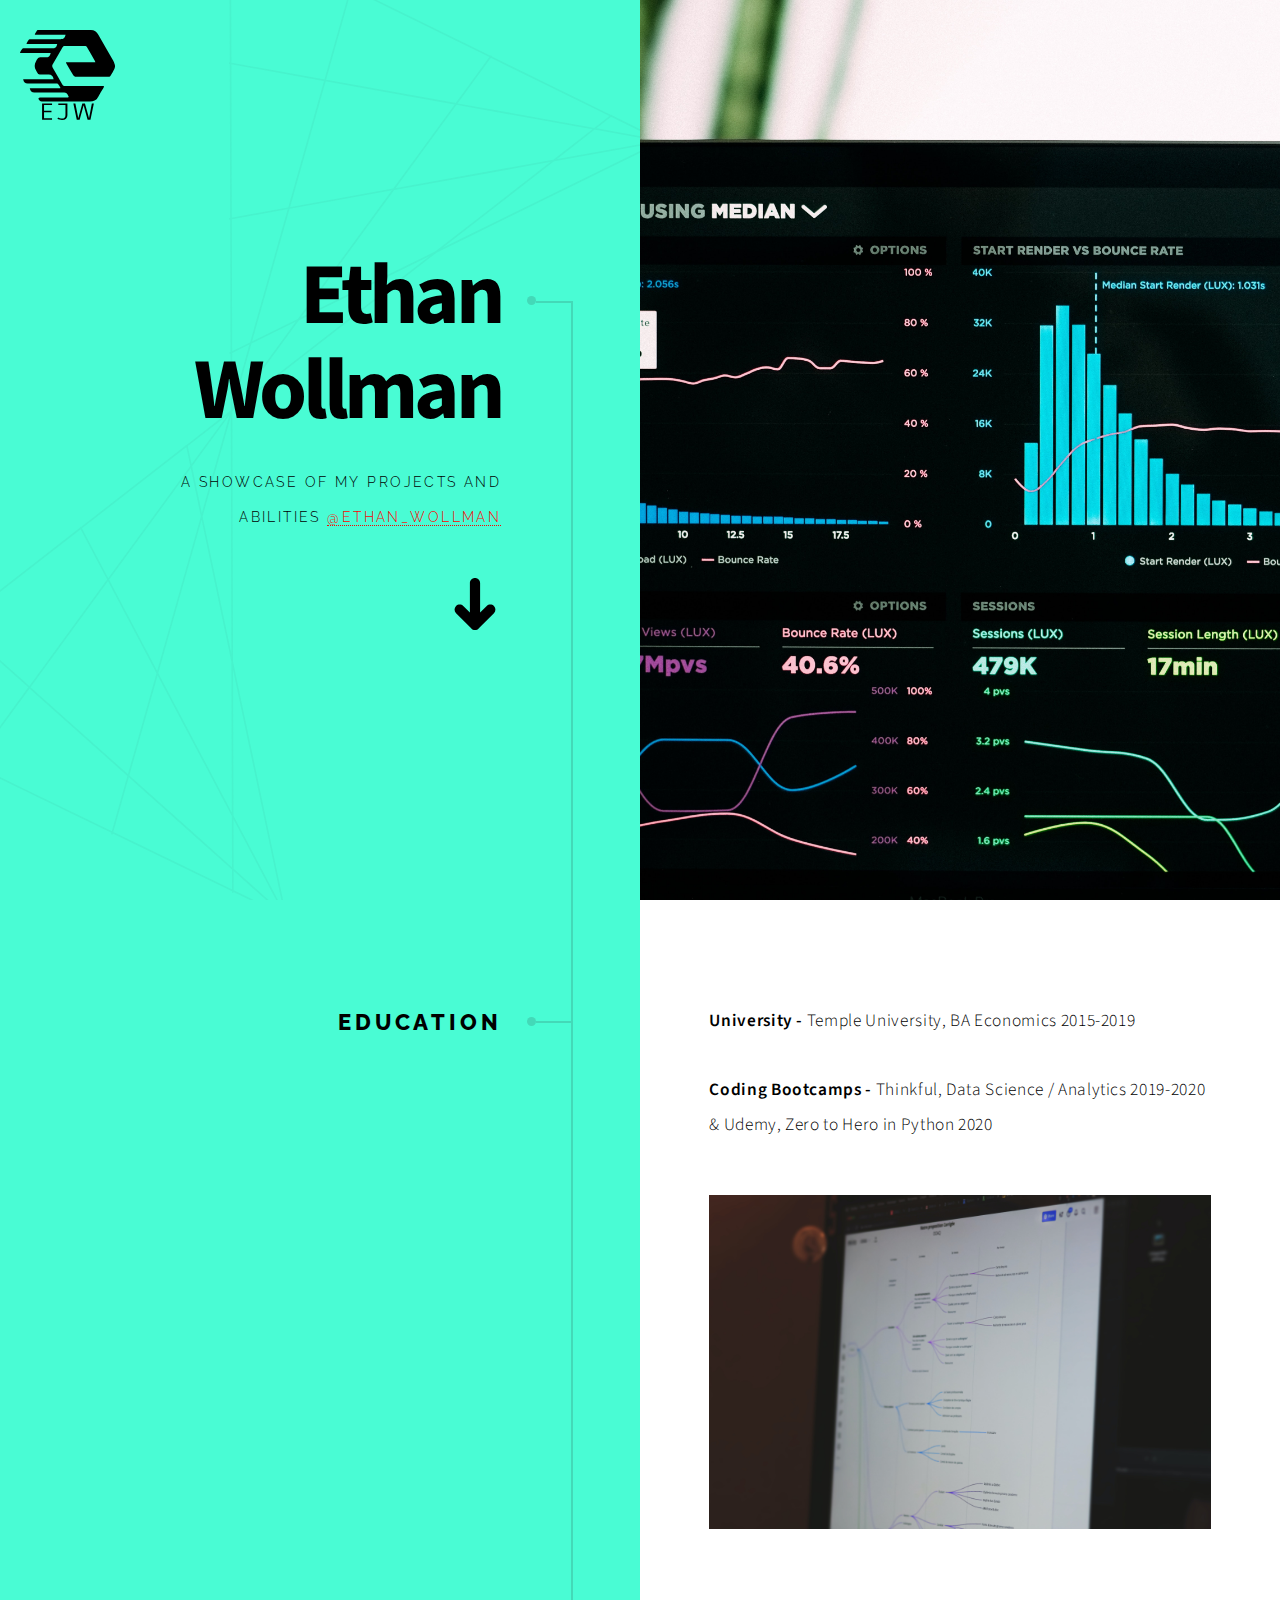
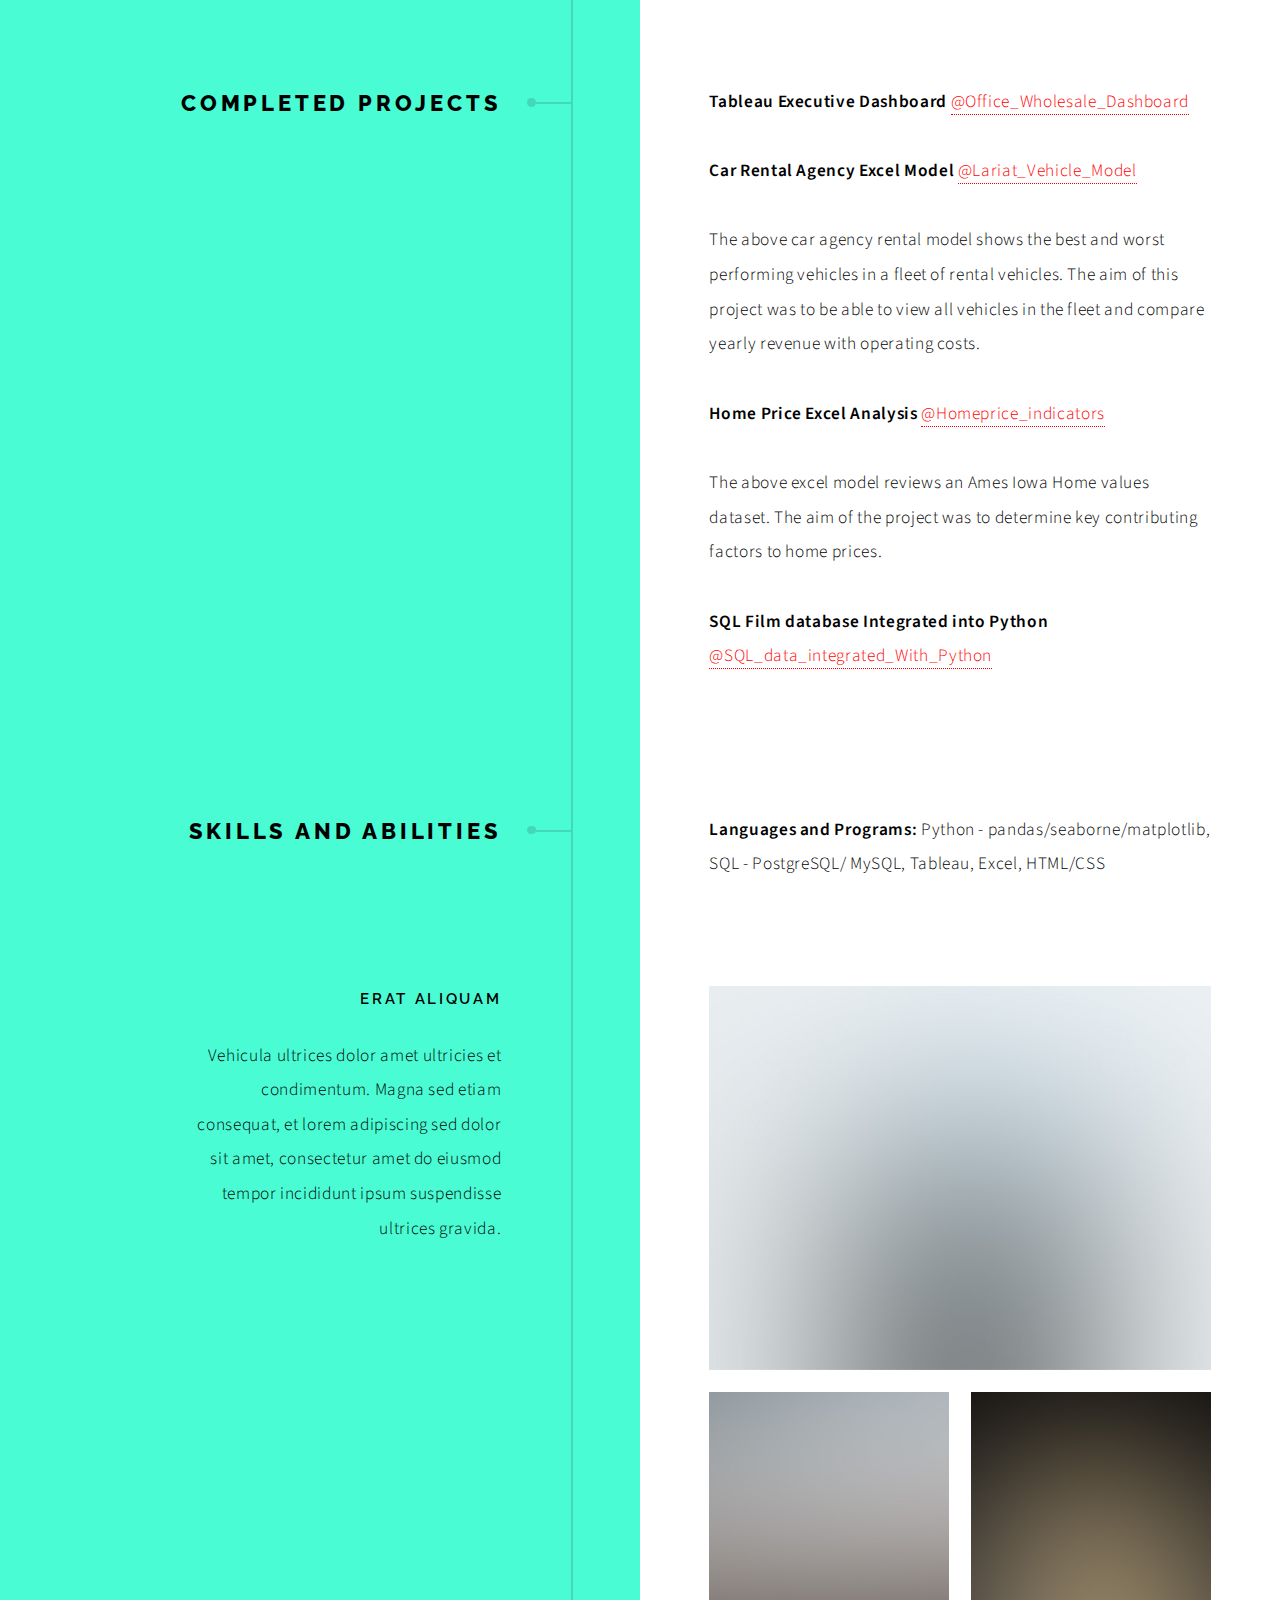
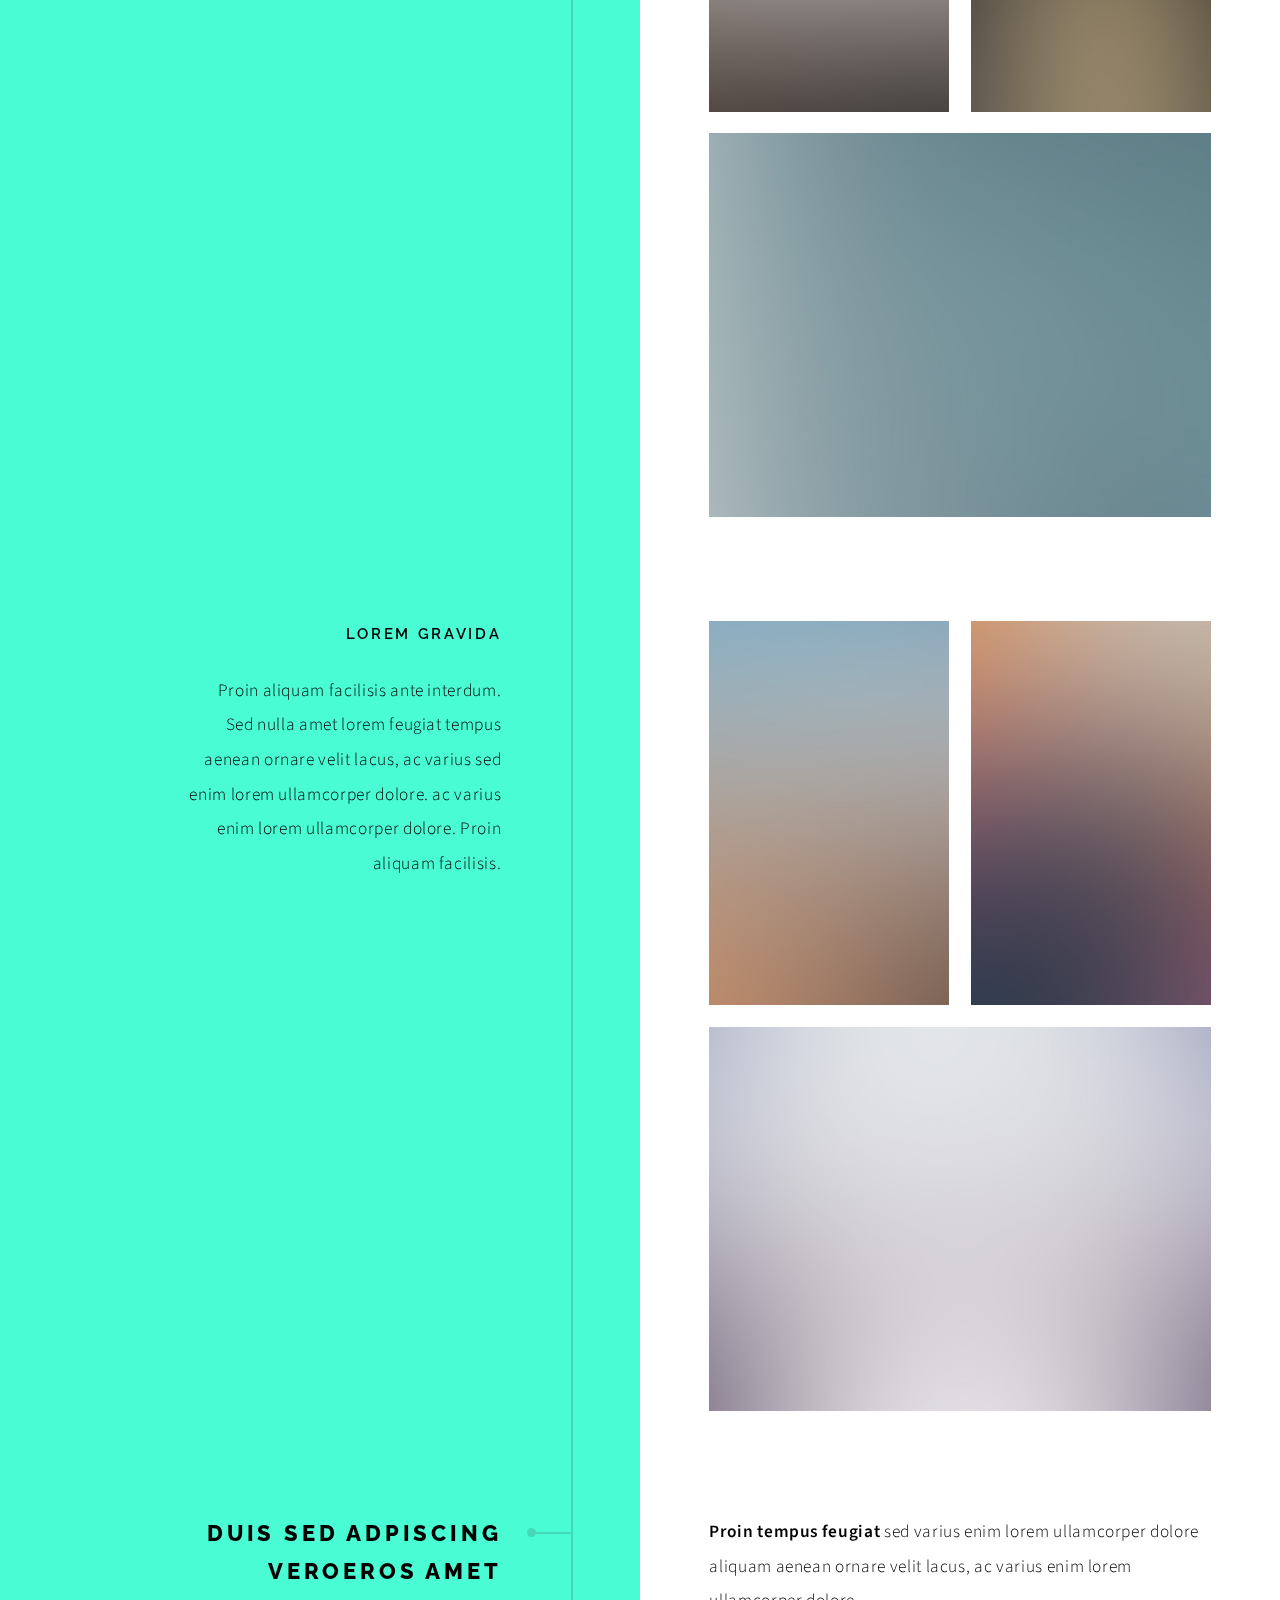
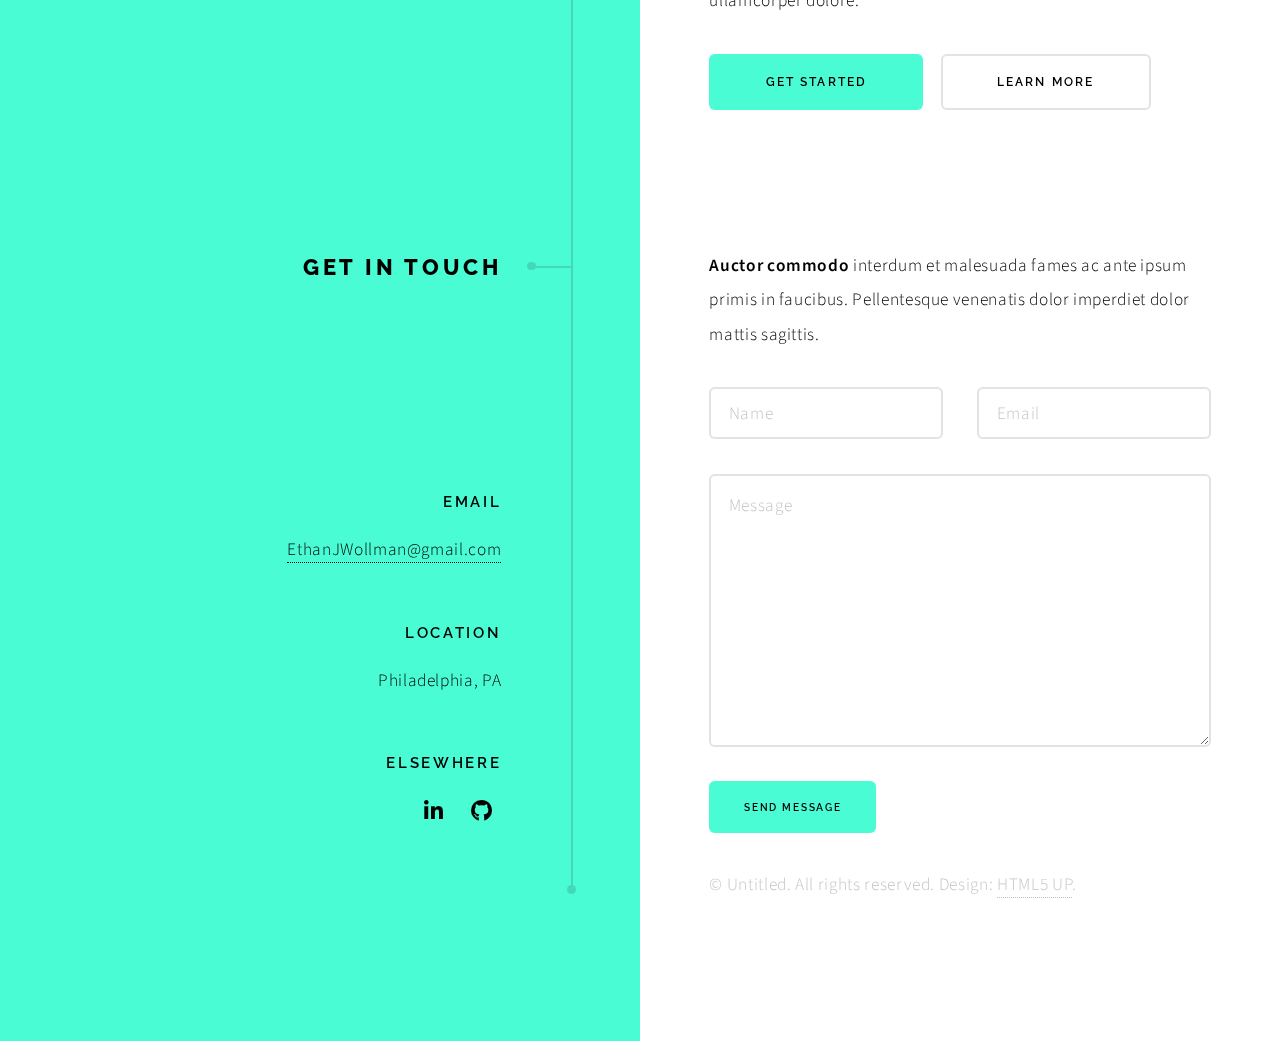
==== index.html @ f1ee7669 "Add files via upload" ====
<!DOCTYPE HTML>
<!--
	Paradigm Shift by HTML5 UP
	html5up.net | @ajlkn
	Free for personal and commercial use under the CCA 3.0 license (html5up.net/license)
-->
<html>
	<head>
		<title>My Portfolio</title>
		<meta charset="utf-8" />
		<meta name="viewport" content="width=device-width, initial-scale=1, user-scalable=no" />
		<meta name="description" content="" />
		<meta name="keywords" content="" />
		<link rel="stylesheet" href="assets/css/main.css" />
	</head>
	<header>
		
			<img class="logo" src="images/ejw.svg">
		
	</header>
	<body class="is-preload">

		<!-- Wrapper -->
			<div id="wrapper">

				<!-- Intro -->
					<section class="intro">
						<header>
							<h1>Ethan Wollman</h1>
							<p>A showcase of my projects and abilities <a style="color:#ff0000"; href="https://www.linkedin.com/in/ethan-wollman-634772162/">@Ethan_Wollman</a> 
							<ul class="actions">
								<li><a href="#first" class="arrow scrolly"><span class="label">Next</span></a></li>
							</ul>
						</header>
						<div class="content">
							<span class="image fill" data-position="center"><img src="images/pic02.jpg" alt="" /></span>
						</div>
					</section>

				<!-- Section -->
					<section id="first">
						<header>
							<h2>Education</h2>
						</header>
						<div class="content">
							<p><strong>University - </strong> Temple University, BA Economics 2015-2019 </p>	<p><strong>Coding Bootcamps - </strong> Thinkful, Data Science / Analytics 2019-2020 & Udemy, Zero to Hero in Python 2020 </p>
							<span class="image main"><img src="images/pic01.jpg" alt="" /></span>
						</div>
				
					</section>

				<!-- Section -->
					<section>
						<header>
							<h2>Completed Projects</h2>
						</header>
						<div class="content">
							<p><strong>Tableau Executive Dashboard</strong> <a style="color:#ff0000"; href="https://public.tableau.com/profile/ethan.wollman#!/vizhome/ThinkfulStrategicDashboardFinishpoint_15852682458960/Dashboard1">@Office_Wholesale_Dashboard</a> 
								<p><strong>Car Rental Agency Excel Model</strong> <a style="color:#ff0000"; href="https://www.dropbox.com/h?preview=Lariat+Capstone+Data.xlsx">@Lariat_Vehicle_Model</a> 
							<p>The above car agency rental model shows the best and worst performing vehicles in a fleet of rental vehicles. The aim of this project was to be able to view all vehicles in the fleet and compare yearly revenue with operating costs.</p>
							<p><strong>Home Price Excel Analysis</strong> <a style="color:#ff0000"; href="https://www.dropbox.com/s/v1rqvswvrxj1zoz/Home%20Price%20Capstone%20Organized%20Complete.xlsx?dl=0">@Homeprice_indicators</a> 
								<p>The above excel model reviews an Ames Iowa Home values dataset. The aim of the project was to determine key contributing factors to home prices.</p>
								<p><strong>SQL Film database Integrated into Python</strong> <a style="color:#ff0000"; href="https://colab.research.google.com/drive/1Mf56ccCfZG2K9eSS6nhwjtVDv0WQK5OR?usp=sharing">@SQL_data_integrated_With_Python</a> 
						</div>
					</section>

				<!-- Section -->
					<section>
						<header>
							<h2>Skills and Abilities</h2>
						</header>
						<div class="content">
							<p><strong>Languages and Programs:</strong> Python - pandas/seaborne/matplotlib, SQL - PostgreSQL/ MySQL, Tableau, Excel, HTML/CSS </p>

							<!-- Section -->
								<section>
									<header>
										<h3>Erat aliquam</h3>
										<p>Vehicula ultrices dolor amet ultricies et condimentum. Magna sed etiam consequat, et lorem adipiscing sed dolor sit amet, consectetur amet do eiusmod tempor incididunt  ipsum suspendisse ultrices gravida.</p>
									</header>
									<div class="content">
										<div class="gallery">
											<a href="images/gallery/fulls/01.jpg" class="landscape"><img src="images/gallery/thumbs/01.jpg" alt="" /></a>
											<a href="images/gallery/fulls/02.jpg"><img src="images/gallery/thumbs/02.jpg" alt="" /></a>
											<a href="images/gallery/fulls/03.jpg"><img src="images/gallery/thumbs/03.jpg" alt="" /></a>
											<a href="images/gallery/fulls/04.jpg" class="landscape"><img src="images/gallery/thumbs/04.jpg" alt="" /></a>
										</div>
									</div>
								</section>

							<!-- Section -->
								<section>
									<header>
										<h3>Lorem gravida</h3>
										<p>Proin aliquam facilisis ante interdum. Sed nulla amet lorem feugiat tempus aenean ornare velit lacus, ac varius sed enim lorem ullamcorper dolore.  ac varius enim lorem ullamcorper dolore. Proin aliquam facilisis.</p>
									</header>
									<div class="content">
										<div class="gallery">
											<a href="images/gallery/fulls/08.jpg" class="portrait"><img src="images/gallery/thumbs/08.jpg" alt="" /></a>
											<a href="images/gallery/fulls/09.jpg" class="portrait"><img src="images/gallery/thumbs/09.jpg" alt="" /></a>
											<a href="images/gallery/fulls/10.jpg" class="landscape"><img src="images/gallery/thumbs/10.jpg" alt="" /></a>
										</div>
									</div>
								</section>

						</div>
					</section>

				<!-- Section -->
					<section>
						<header>
							<h2>Duis sed adpiscing veroeros amet</h2>
						</header>
						<div class="content">
							<p><strong>Proin tempus feugiat</strong> sed varius enim lorem ullamcorper dolore aliquam aenean ornare velit lacus, ac varius enim lorem ullamcorper dolore.</p>
							<ul class="actions">
								<li><a href="#" class="button primary large">Get Started</a></li>
								<li><a href="#" class="button large">Learn More</a></li>
							</ul>
						</div>
					</section>

				<!-- Elements -->
				<!--
					<section>
						<header>
							<h2>Elements</h2>
						</header>
						<div class="content">

							<section>
								<header>
									<h3>Text</h3>
								</header>
								<div class="content">
									<p>This is <b>bold</b> and this is <strong>strong</strong>. This is <i>italic</i> and this is <em>emphasized</em>.
									This is <sup>superscript</sup> text and this is <sub>subscript</sub> text.
									This is <u>underlined</u> and this is code: <code>for (;;) { ... }</code>. Finally, <a href="#">this is a link</a>.</p>
									<hr />
									<h2>Heading Level 2</h2>
									<h3>Heading Level 3</h3>
									<h4>Heading Level 4</h4>
									<h5>Heading Level 5</h5>
									<hr />
									<h5>Blockquote</h5>
									<blockquote>Fringilla nisl. Donec accumsan interdum nisi, quis tincidunt felis sagittis eget tempus euismod. Vestibulum ante ipsum primis in faucibus vestibulum. Blandit adipiscing eu felis iaculis volutpat ac adipiscing accumsan faucibus. Vestibulum ante ipsum primis in faucibus lorem ipsum dolor sit amet nullam adipiscing eu felis.</blockquote>
									<h5>Preformatted</h5>
									<pre><code>i = 0;

while (!deck.isInOrder()) {
  print 'Iteration ' + i;
  deck.shuffle();
  i++;
}

print 'Sorted in ' + i + ' iterations.';</code></pre>
								</div>
							</section>

							<section>
								<header>
									<h3>Lists</h3>
								</header>
								<div class="content">

									<h4>Unordered</h4>
									<ul>
										<li>Dolor pulvinar etiam.</li>
										<li>Sagittis adipiscing.</li>
										<li>Felis enim feugiat.</li>
									</ul>

									<h4>Alternate</h4>
									<ul class="alt">
										<li>Dolor pulvinar etiam.</li>
										<li>Sagittis adipiscing.</li>
										<li>Felis enim feugiat.</li>
									</ul>

									<h4>Ordered</h4>
									<ol>
										<li>Dolor pulvinar etiam.</li>
										<li>Etiam vel felis viverra.</li>
										<li>Felis enim feugiat.</li>
										<li>Dolor pulvinar etiam.</li>
										<li>Etiam vel felis lorem.</li>
										<li>Felis enim et feugiat.</li>
									</ol>
									<h4>Icons</h4>
									<ul class="icons">
										<li><a href="#" class="icon brands fa-twitter"><span class="label">Twitter</span></a></li>
										<li><a href="#" class="icon brands fa-facebook-f"><span class="label">Facebook</span></a></li>
										<li><a href="#" class="icon brands fa-instagram"><span class="label">Instagram</span></a></li>
										<li><a href="#" class="icon brands fa-github"><span class="label">Github</span></a></li>
									</ul>

									<h4>Actions</h4>
									<ul class="actions">
										<li><a href="#" class="button primary">Default</a></li>
										<li><a href="#" class="button">Default</a></li>
									</ul>
									<ul class="actions stacked">
										<li><a href="#" class="button primary">Default</a></li>
										<li><a href="#" class="button">Default</a></li>
									</ul>
								</div>
							</section>

							<section>
								<header>
									<h3>Table</h3>
								</header>
								<div class="content">
									<h4>Default</h4>
									<div class="table-wrapper">
										<table>
											<thead>
												<tr>
													<th>Name</th>
													<th>Description</th>
													<th>Price</th>
												</tr>
											</thead>
											<tbody>
												<tr>
													<td>Item One</td>
													<td>Ante turpis integer aliquet porttitor.</td>
													<td>29.99</td>
												</tr>
												<tr>
													<td>Item Two</td>
													<td>Vis ac commodo adipiscing arcu aliquet.</td>
													<td>19.99</td>
												</tr>
												<tr>
													<td>Item Three</td>
													<td> Morbi faucibus arcu accumsan lorem.</td>
													<td>29.99</td>
												</tr>
												<tr>
													<td>Item Four</td>
													<td>Vitae integer tempus condimentum.</td>
													<td>19.99</td>
												</tr>
												<tr>
													<td>Item Five</td>
													<td>Ante turpis integer aliquet porttitor.</td>
													<td>29.99</td>
												</tr>
											</tbody>
											<tfoot>
												<tr>
													<td colspan="2"></td>
													<td>100.00</td>
												</tr>
											</tfoot>
										</table>
									</div>

									<h4>Alternate</h4>
									<div class="table-wrapper">
										<table class="alt">
											<thead>
												<tr>
													<th>Name</th>
													<th>Description</th>
													<th>Price</th>
												</tr>
											</thead>
											<tbody>
												<tr>
													<td>Item One</td>
													<td>Ante turpis integer aliquet porttitor.</td>
													<td>29.99</td>
												</tr>
												<tr>
													<td>Item Two</td>
													<td>Vis ac commodo adipiscing arcu aliquet.</td>
													<td>19.99</td>
												</tr>
												<tr>
													<td>Item Three</td>
													<td> Morbi faucibus arcu accumsan lorem.</td>
													<td>29.99</td>
												</tr>
												<tr>
													<td>Item Four</td>
													<td>Vitae integer tempus condimentum.</td>
													<td>19.99</td>
												</tr>
												<tr>
													<td>Item Five</td>
													<td>Ante turpis integer aliquet porttitor.</td>
													<td>29.99</td>
												</tr>
											</tbody>
											<tfoot>
												<tr>
													<td colspan="2"></td>
													<td>100.00</td>
												</tr>
											</tfoot>
										</table>
									</div>
								</div>
							</section>

							<section>
								<header>
									<h3>Buttons</h3>
								</header>
								<div class="content">
									<ul class="actions">
										<li><a href="#" class="button primary">Primary</a></li>
										<li><a href="#" class="button">Default</a></li>
									</ul>
									<ul class="actions">
										<li><a href="#" class="button large">Large</a></li>
										<li><a href="#" class="button">Default</a></li>
										<li><a href="#" class="button small">Small</a></li>
									</ul>
									<ul class="actions">
										<li><a href="#" class="button primary icon solid fa-download">Icon</a></li>
										<li><a href="#" class="button icon solid fa-download">Icon</a></li>
									</ul>
									<ul class="actions">
										<li><span class="button primary disabled">Disabled</span></li>
										<li><span class="button disabled">Disabled</span></li>
									</ul>
								</div>
							</section>

							<section>
								<header>
									<h3>Form</h3>
								</header>
								<div class="content">
									<form method="post" action="#">
										<div class="fields">
											<div class="field half">
												<label for="demo-name">Name</label>
												<input type="text" name="demo-name" id="demo-name" value="" placeholder="Jane Doe" />
											</div>
											<div class="field half">
												<label for="demo-email">Email</label>
												<input type="email" name="demo-email" id="demo-email" value="" placeholder="jane@untitled.tld" />
											</div>
											<div class="field">
												<label for="demo-category">Category</label>
												<select name="demo-category" id="demo-category">
													<option value="">-</option>
													<option value="1">Manufacturing</option>
													<option value="1">Shipping</option>
													<option value="1">Administration</option>
													<option value="1">Human Resources</option>
												</select>
											</div>
											<div class="field half">
												<input type="radio" id="demo-priority-low" name="demo-priority" checked>
												<label for="demo-priority-low">Low</label>
											</div>
											<div class="field half">
												<input type="radio" id="demo-priority-high" name="demo-priority">
												<label for="demo-priority-high">High</label>
											</div>
											<div class="field half">
												<input type="checkbox" id="demo-copy" name="demo-copy">
												<label for="demo-copy">Email me a copy</label>
											</div>
											<div class="field half">
												<input type="checkbox" id="demo-human" name="demo-human" checked>
												<label for="demo-human">Not a robot</label>
											</div>
											<div class="field">
												<label for="demo-message">Message</label>
												<textarea name="demo-message" id="demo-message" placeholder="Enter your message" rows="6"></textarea>
											</div>
										</div>
										<ul class="actions">
											<li><input type="submit" value="Send Message" class="primary" /></li>
											<li><input type="reset" value="Reset" /></li>
										</ul>
									</form>
								</div>
							</section>

						</div>
					</section>
				-->

				<!-- Section -->
					<section>
						<header>
							<h2>Get in touch</h2>
						</header>
						<div class="content">
							<p><strong>Auctor commodo</strong> interdum et malesuada fames ac ante ipsum primis in faucibus. Pellentesque venenatis dolor imperdiet dolor mattis sagittis.</p>
							<form>
								<div class="fields">
									<div class="field half">
										<input type="text" name="name" id="name" placeholder="Name" />
									</div>
									<div class="field half">
										<input type="email" name="email" id="email" placeholder="Email" />
									</div>
									<div class="field">
										<textarea name="message" id="message" placeholder="Message" rows="7"></textarea>
									</div>
								</div>
								<ul class="actions">
									<li><input type="submit" value="Send Message" class="button primary" /></li>
								</ul>
							</form>
						</div>
						<footer>
							<ul class="items">
								<li>
									<h3>Email</h3>
									<a href="#">EthanJWollman@gmail.com</a>
								</li>
							
								<li>
									<h3>Location</h3>
									<span>Philadelphia, PA </span>
								</li>
								<li>
									<h3>Elsewhere</h3>
									<ul class="icons">
										
										<li><a href="https://www.linkedin.com/in/ethan-wollman-634772162/" class="icon brands fa-linkedin-in"><span class="label">LinkedIn</span></a></li>
										<li><a href="https://github.com/Ethan-Wollman" class="icon brands fa-github"><span class="label">GitHub</span></a></li>
										
									</ul>
								</li>
							</ul>
						</footer>
					</section>

				<!-- Copyright -->
					<div class="copyright">&copy; Untitled. All rights reserved. Design: <a href="https://html5up.net">HTML5 UP</a>.</div>

			</div>

		<!-- Scripts -->
			<script src="assets/js/jquery.min.js"></script>
			<script src="assets/js/jquery.scrolly.min.js"></script>
			<script src="assets/js/browser.min.js"></script>
			<script src="assets/js/breakpoints.min.js"></script>
			<script src="assets/js/util.js"></script>
			<script src="assets/js/main.js"></script>

	</body>
</html>
---- assets/css/main.css ----
@import url(fontawesome-all.min.css);
@import url("https://fonts.googleapis.com/css?family=Source+Sans+Pro:300,600,700,300i,600i,700i|Raleway:600,800");

/*
	Paradigm Shift by HTML5 UP
	html5up.net | @ajlkn
	Free for personal and commercial use under the CCA 3.0 license (html5up.net/license)
*/

html, body, div, span, applet, object,
iframe, h1, h2, h3, h4, h5, h6, p, blockquote,
pre, a, abbr, acronym, address, big, cite,
code, del, dfn, em, img, ins, kbd, q, s, samp,
small, strike, strong, sub, sup, tt, var, b,
u, i, center, dl, dt, dd, ol, ul, li, fieldset,
form, label, legend, table, caption, tbody,
tfoot, thead, tr, th, td, article, aside,
canvas, details, embed, figure, figcaption,
footer, header, hgroup, menu, nav, output, ruby,
section, summary, time, mark, audio, video {
	margin: 0;
	padding: 0;
	border: 0;
	font-size: 100%;
	font: inherit;
	vertical-align: baseline;}

article, aside, details, figcaption, figure,
footer, header, hgroup, menu, nav, section {
	display: block;}


.logo {
	z-index: 1000;
    padding-top: 30px;
    position: fixed;
    height: 120px;
    padding-left: 20px;
}


body {
	line-height: 1;
}

ol, ul {
	list-style: none;
}

blockquote, q {
	quotes: none;
}

	blockquote:before, blockquote:after, q:before, q:after {
		content: '';
		content: none;
	}

table {
	border-collapse: collapse;
	border-spacing: 0;
}

body {
	-webkit-text-size-adjust: none;
}

mark {
	background-color: transparent;
	color: inherit;
}

input::-moz-focus-inner {
	border: 0;
	padding: 0;
}

input, select, textarea {
	-moz-appearance: none;
	-webkit-appearance: none;
	-ms-appearance: none;
	appearance: none;
}

/* Basic */

	@-ms-viewport {
		width: device-width;
	}

	body {
		-ms-overflow-style: scrollbar;
	}

	@media screen and (max-width: 480px) {

		html, body {
			min-width: 320px;
		}

	}

	html {
		box-sizing: border-box;
	}

	*, *:before, *:after {
		box-sizing: inherit;
	}

	html {
		overflow-x: hidden;
	}

	body {
		background: #ffffff;
		overflow-x: hidden;
	}

		body.is-preload *, body.is-preload *:before, body.is-preload *:after {
			-moz-animation: none !important;
			-webkit-animation: none !important;
			-ms-animation: none !important;
			animation: none !important;
			-moz-transition: none !important;
			-webkit-transition: none !important;
			-ms-transition: none !important;
			transition: none !important;
		}

/* Typography */

	html {
		font-size: 18pt;
	}

		@media screen and (max-width: 1920px) {

			html {
				font-size: 13pt;
			}

		}

		@media screen and (max-width: 1152px) {

			html {
				font-size: 14pt;
			}

		}

		@media screen and (max-width: 736px) {

			html {
				font-size: 12pt;
			}

		}

		@media screen and (max-width: 480px) {

			html {
				font-size: 11pt;
			}

		}

	body {
		background-color: #ffffff;
		color: #000000;
	}

	body, input, select, textarea {
		color: #000000;
		font-family: "Source Sans Pro", Helvetica, sans-serif;
		font-size: 1rem;
		font-weight: 300;
		letter-spacing: 0.0375em;
		line-height: 2;
	}

	a {
		-moz-transition: border-bottom-color 0.25s ease-in-out;
		-webkit-transition: border-bottom-color 0.25s ease-in-out;
		-ms-transition: border-bottom-color 0.25s ease-in-out;
		transition: border-bottom-color 0.25s ease-in-out;
		text-decoration: none;
		color: #000000;
		border-bottom: dotted 1px;
	}

		a:hover {
			text-decoration: none;
			border-bottom-color: transparent;
		}

	strong, b {
		font-weight: 600;
		color: #000000;
	}

	em, i {
		font-style: italic;
	}

	p {
		margin: 0 0 2rem 0;
	}

	h1, h2, h3, h4, h5, h6 {
		color: #000000;
		font-family: "Raleway", Helvetica, sans-serif;
		font-weight: 600;
		letter-spacing: 0.175em;
		line-height: 1.75;
		margin: 0 0 1.5rem 0;
		text-transform: uppercase;
	}

		h1 a, h2 a, h3 a, h4 a, h5 a, h6 a {
			color: inherit;
			text-decoration: none;
		}

	h1 {
		font-family: "Source Sans Pro", Helvetica, sans-serif;
		font-size: 5rem;
		font-weight: 700;
		letter-spacing: -0.05em;
		line-height: 1.1;
		margin: 0 0 1.5rem 0;
		text-transform: none;
	}

	h2 {
		font-size: 1.25rem;
		font-weight: 800;
		margin: 0 0 2rem 0;
	}

	h3 {
		font-size: 0.875rem;
	}

	h4 {
		font-size: 0.875rem;
	}

	h5 {
		font-size: 0.75rem;
	}

	h6 {
		font-size: 0.625rem;
	}

	@media screen and (max-width: 736px) {

		h1 {
			font-size: 4.5rem;
			line-height: 1.1;
		}

		h2 {
			font-size: 1.25rem;
			line-height: 1.7;
		}

		h3 {
			font-size: 0.9rem;
		}

		h4 {
			font-size: 0.75rem;
		}

		h5 {
			font-size: 0.675rem;
		}

	}

	@media screen and (max-width: 360px) {

		h1 {
			font-size: 3.75rem;
		}

		h2 {
			font-size: 1.125rem;
		}

		h3 {
			font-size: 0.8rem;
		}

		h4 {
			font-size: 0.675rem;
		}

		h5 {
			font-size: 0.675rem;
		}

	}

	sub {
		font-size: 0.8rem;
		position: relative;
		top: 0.5rem;
	}

	sup {
		font-size: 0.8rem;
		position: relative;
		top: -0.5rem;
	}

	blockquote {
		border-left: solid 0.5rem rgba(144, 144, 144, 0.25);
		font-style: italic;
		margin: 0 0 2rem 0;
		padding: 1rem 0 1rem 2rem;
	}

	code {
		background: rgba(144, 144, 144, 0.1);
		border-radius: 0.325rem;
		font-family: "Courier New", monospace;
		font-size: 0.9rem;
		margin: 0 0.25rem;
		padding: 0.25rem 0.65rem;
	}

	pre {
		-webkit-overflow-scrolling: touch;
		font-family: "Courier New", monospace;
		font-size: 0.9rem;
		margin: 0 0 2rem 0;
		width: 100%;
	}

		pre code {
			display: block;
			line-height: 1.75;
			padding: 1rem 1.5rem;
			overflow-x: auto;
		}

	hr {
		border: 0;
		border-bottom: solid 2px rgba(144, 144, 144, 0.25);
		margin: 3rem 0;
	}

		hr.major {
			margin: 5rem 0;
		}

		@media screen and (max-width: 736px) {

			hr.major {
				margin: 3rem 0;
			}

		}

/* Row */

	.row {
		display: flex;
		flex-wrap: wrap;
		box-sizing: border-box;
		align-items: stretch;
	}

		.row > * {
			box-sizing: border-box;
		}

		.row.gtr-uniform > * > :last-child {
			margin-bottom: 0;
		}

		.row.aln-left {
			justify-content: flex-start;
		}

		.row.aln-center {
			justify-content: center;
		}

		.row.aln-right {
			justify-content: flex-end;
		}

		.row.aln-top {
			align-items: flex-start;
		}

		.row.aln-middle {
			align-items: center;
		}

		.row.aln-bottom {
			align-items: flex-end;
		}

		.row > .imp {
			order: -1;
		}

		.row > .col-1 {
			width: 8.33333%;
		}

		.row > .off-1 {
			margin-left: 8.33333%;
		}

		.row > .col-2 {
			width: 16.66667%;
		}

		.row > .off-2 {
			margin-left: 16.66667%;
		}

		.row > .col-3 {
			width: 25%;
		}

		.row > .off-3 {
			margin-left: 25%;
		}

		.row > .col-4 {
			width: 33.33333%;
		}

		.row > .off-4 {
			margin-left: 33.33333%;
		}

		.row > .col-5 {
			width: 41.66667%;
		}

		.row > .off-5 {
			margin-left: 41.66667%;
		}

		.row > .col-6 {
			width: 50%;
		}

		.row > .off-6 {
			margin-left: 50%;
		}

		.row > .col-7 {
			width: 58.33333%;
		}

		.row > .off-7 {
			margin-left: 58.33333%;
		}

		.row > .col-8 {
			width: 66.66667%;
		}

		.row > .off-8 {
			margin-left: 66.66667%;
		}

		.row > .col-9 {
			width: 75%;
		}

		.row > .off-9 {
			margin-left: 75%;
		}

		.row > .col-10 {
			width: 83.33333%;
		}

		.row > .off-10 {
			margin-left: 83.33333%;
		}

		.row > .col-11 {
			width: 91.66667%;
		}

		.row > .off-11 {
			margin-left: 91.66667%;
		}

		.row > .col-12 {
			width: 100%;
		}

		.row > .off-12 {
			margin-left: 100%;
		}

		.row.gtr-0 {
			margin-top: 0;
			margin-left: 0rem;
		}

			.row.gtr-0 > * {
				padding: 0 0 0 0rem;
			}

			.row.gtr-0.gtr-uniform {
				margin-top: 0rem;
			}

				.row.gtr-0.gtr-uniform > * {
					padding-top: 0rem;
				}

		.row.gtr-25 {
			margin-top: 0;
			margin-left: -0.5rem;
		}

			.row.gtr-25 > * {
				padding: 0 0 0 0.5rem;
			}

			.row.gtr-25.gtr-uniform {
				margin-top: -0.5rem;
			}

				.row.gtr-25.gtr-uniform > * {
					padding-top: 0.5rem;
				}

		.row.gtr-50 {
			margin-top: 0;
			margin-left: -1rem;
		}

			.row.gtr-50 > * {
				padding: 0 0 0 1rem;
			}

			.row.gtr-50.gtr-uniform {
				margin-top: -1rem;
			}

				.row.gtr-50.gtr-uniform > * {
					padding-top: 1rem;
				}

		.row {
			margin-top: 0;
			margin-left: -2rem;
		}

			.row > * {
				padding: 0 0 0 2rem;
			}

			.row.gtr-uniform {
				margin-top: -2rem;
			}

				.row.gtr-uniform > * {
					padding-top: 2rem;
				}

		.row.gtr-150 {
			margin-top: 0;
			margin-left: -3rem;
		}

			.row.gtr-150 > * {
				padding: 0 0 0 3rem;
			}

			.row.gtr-150.gtr-uniform {
				margin-top: -3rem;
			}

				.row.gtr-150.gtr-uniform > * {
					padding-top: 3rem;
				}

		.row.gtr-200 {
			margin-top: 0;
			margin-left: -4rem;
		}

			.row.gtr-200 > * {
				padding: 0 0 0 4rem;
			}

			.row.gtr-200.gtr-uniform {
				margin-top: -4rem;
			}

				.row.gtr-200.gtr-uniform > * {
					padding-top: 4rem;
				}

		@media screen and (max-width: 1920px) {

			.row {
				display: flex;
				flex-wrap: wrap;
				box-sizing: border-box;
				align-items: stretch;
			}

				.row > * {
					box-sizing: border-box;
				}

				.row.gtr-uniform > * > :last-child {
					margin-bottom: 0;
				}

				.row.aln-left {
					justify-content: flex-start;
				}

				.row.aln-center {
					justify-content: center;
				}

				.row.aln-right {
					justify-content: flex-end;
				}

				.row.aln-top {
					align-items: flex-start;
				}

				.row.aln-middle {
					align-items: center;
				}

				.row.aln-bottom {
					align-items: flex-end;
				}

				.row > .imp-xlarge {
					order: -1;
				}

				.row > .col-1-xlarge {
					width: 8.33333%;
				}

				.row > .off-1-xlarge {
					margin-left: 8.33333%;
				}

				.row > .col-2-xlarge {
					width: 16.66667%;
				}

				.row > .off-2-xlarge {
					margin-left: 16.66667%;
				}

				.row > .col-3-xlarge {
					width: 25%;
				}

				.row > .off-3-xlarge {
					margin-left: 25%;
				}

				.row > .col-4-xlarge {
					width: 33.33333%;
				}

				.row > .off-4-xlarge {
					margin-left: 33.33333%;
				}

				.row > .col-5-xlarge {
					width: 41.66667%;
				}

				.row > .off-5-xlarge {
					margin-left: 41.66667%;
				}

				.row > .col-6-xlarge {
					width: 50%;
				}

				.row > .off-6-xlarge {
					margin-left: 50%;
				}

				.row > .col-7-xlarge {
					width: 58.33333%;
				}

				.row > .off-7-xlarge {
					margin-left: 58.33333%;
				}

				.row > .col-8-xlarge {
					width: 66.66667%;
				}

				.row > .off-8-xlarge {
					margin-left: 66.66667%;
				}

				.row > .col-9-xlarge {
					width: 75%;
				}

				.row > .off-9-xlarge {
					margin-left: 75%;
				}

				.row > .col-10-xlarge {
					width: 83.33333%;
				}

				.row > .off-10-xlarge {
					margin-left: 83.33333%;
				}

				.row > .col-11-xlarge {
					width: 91.66667%;
				}

				.row > .off-11-xlarge {
					margin-left: 91.66667%;
				}

				.row > .col-12-xlarge {
					width: 100%;
				}

				.row > .off-12-xlarge {
					margin-left: 100%;
				}

				.row.gtr-0 {
					margin-top: 0;
					margin-left: 0rem;
				}

					.row.gtr-0 > * {
						padding: 0 0 0 0rem;
					}

					.row.gtr-0.gtr-uniform {
						margin-top: 0rem;
					}

						.row.gtr-0.gtr-uniform > * {
							padding-top: 0rem;
						}

				.row.gtr-25 {
					margin-top: 0;
					margin-left: -0.5rem;
				}

					.row.gtr-25 > * {
						padding: 0 0 0 0.5rem;
					}

					.row.gtr-25.gtr-uniform {
						margin-top: -0.5rem;
					}

						.row.gtr-25.gtr-uniform > * {
							padding-top: 0.5rem;
						}

				.row.gtr-50 {
					margin-top: 0;
					margin-left: -1rem;
				}

					.row.gtr-50 > * {
						padding: 0 0 0 1rem;
					}

					.row.gtr-50.gtr-uniform {
						margin-top: -1rem;
					}

						.row.gtr-50.gtr-uniform > * {
							padding-top: 1rem;
						}

				.row {
					margin-top: 0;
					margin-left: -2rem;
				}

					.row > * {
						padding: 0 0 0 2rem;
					}

					.row.gtr-uniform {
						margin-top: -2rem;
					}

						.row.gtr-uniform > * {
							padding-top: 2rem;
						}

				.row.gtr-150 {
					margin-top: 0;
					margin-left: -3rem;
				}

					.row.gtr-150 > * {
						padding: 0 0 0 3rem;
					}

					.row.gtr-150.gtr-uniform {
						margin-top: -3rem;
					}

						.row.gtr-150.gtr-uniform > * {
							padding-top: 3rem;
						}

				.row.gtr-200 {
					margin-top: 0;
					margin-left: -4rem;
				}

					.row.gtr-200 > * {
						padding: 0 0 0 4rem;
					}

					.row.gtr-200.gtr-uniform {
						margin-top: -4rem;
					}

						.row.gtr-200.gtr-uniform > * {
							padding-top: 4rem;
						}

		}

		@media screen and (max-width: 1280px) {

			.row {
				display: flex;
				flex-wrap: wrap;
				box-sizing: border-box;
				align-items: stretch;
			}

				.row > * {
					box-sizing: border-box;
				}

				.row.gtr-uniform > * > :last-child {
					margin-bottom: 0;
				}

				.row.aln-left {
					justify-content: flex-start;
				}

				.row.aln-center {
					justify-content: center;
				}

				.row.aln-right {
					justify-content: flex-end;
				}

				.row.aln-top {
					align-items: flex-start;
				}

				.row.aln-middle {
					align-items: center;
				}

				.row.aln-bottom {
					align-items: flex-end;
				}

				.row > .imp-large {
					order: -1;
				}

				.row > .col-1-large {
					width: 8.33333%;
				}

				.row > .off-1-large {
					margin-left: 8.33333%;
				}

				.row > .col-2-large {
					width: 16.66667%;
				}

				.row > .off-2-large {
					margin-left: 16.66667%;
				}

				.row > .col-3-large {
					width: 25%;
				}

				.row > .off-3-large {
					margin-left: 25%;
				}

				.row > .col-4-large {
					width: 33.33333%;
				}

				.row > .off-4-large {
					margin-left: 33.33333%;
				}

				.row > .col-5-large {
					width: 41.66667%;
				}

				.row > .off-5-large {
					margin-left: 41.66667%;
				}

				.row > .col-6-large {
					width: 50%;
				}

				.row > .off-6-large {
					margin-left: 50%;
				}

				.row > .col-7-large {
					width: 58.33333%;
				}

				.row > .off-7-large {
					margin-left: 58.33333%;
				}

				.row > .col-8-large {
					width: 66.66667%;
				}

				.row > .off-8-large {
					margin-left: 66.66667%;
				}

				.row > .col-9-large {
					width: 75%;
				}

				.row > .off-9-large {
					margin-left: 75%;
				}

				.row > .col-10-large {
					width: 83.33333%;
				}

				.row > .off-10-large {
					margin-left: 83.33333%;
				}

				.row > .col-11-large {
					width: 91.66667%;
				}

				.row > .off-11-large {
					margin-left: 91.66667%;
				}

				.row > .col-12-large {
					width: 100%;
				}

				.row > .off-12-large {
					margin-left: 100%;
				}

				.row.gtr-0 {
					margin-top: 0;
					margin-left: 0rem;
				}

					.row.gtr-0 > * {
						padding: 0 0 0 0rem;
					}

					.row.gtr-0.gtr-uniform {
						margin-top: 0rem;
					}

						.row.gtr-0.gtr-uniform > * {
							padding-top: 0rem;
						}

				.row.gtr-25 {
					margin-top: 0;
					margin-left: -0.375rem;
				}

					.row.gtr-25 > * {
						padding: 0 0 0 0.375rem;
					}

					.row.gtr-25.gtr-uniform {
						margin-top: -0.375rem;
					}

						.row.gtr-25.gtr-uniform > * {
							padding-top: 0.375rem;
						}

				.row.gtr-50 {
					margin-top: 0;
					margin-left: -0.75rem;
				}

					.row.gtr-50 > * {
						padding: 0 0 0 0.75rem;
					}

					.row.gtr-50.gtr-uniform {
						margin-top: -0.75rem;
					}

						.row.gtr-50.gtr-uniform > * {
							padding-top: 0.75rem;
						}

				.row {
					margin-top: 0;
					margin-left: -1.5rem;
				}

					.row > * {
						padding: 0 0 0 1.5rem;
					}

					.row.gtr-uniform {
						margin-top: -1.5rem;
					}

						.row.gtr-uniform > * {
							padding-top: 1.5rem;
						}

				.row.gtr-150 {
					margin-top: 0;
					margin-left: -2.25rem;
				}

					.row.gtr-150 > * {
						padding: 0 0 0 2.25rem;
					}

					.row.gtr-150.gtr-uniform {
						margin-top: -2.25rem;
					}

						.row.gtr-150.gtr-uniform > * {
							padding-top: 2.25rem;
						}

				.row.gtr-200 {
					margin-top: 0;
					margin-left: -3rem;
				}

					.row.gtr-200 > * {
						padding: 0 0 0 3rem;
					}

					.row.gtr-200.gtr-uniform {
						margin-top: -3rem;
					}

						.row.gtr-200.gtr-uniform > * {
							padding-top: 3rem;
						}

		}

		@media screen and (max-width: 1150px) {

			.row {
				display: flex;
				flex-wrap: wrap;
				box-sizing: border-box;
				align-items: stretch;
			}

				.row > * {
					box-sizing: border-box;
				}

				.row.gtr-uniform > * > :last-child {
					margin-bottom: 0;
				}

				.row.aln-left {
					justify-content: flex-start;
				}

				.row.aln-center {
					justify-content: center;
				}

				.row.aln-right {
					justify-content: flex-end;
				}

				.row.aln-top {
					align-items: flex-start;
				}

				.row.aln-middle {
					align-items: center;
				}

				.row.aln-bottom {
					align-items: flex-end;
				}

				.row > .imp-medium {
					order: -1;
				}

				.row > .col-1-medium {
					width: 8.33333%;
				}

				.row > .off-1-medium {
					margin-left: 8.33333%;
				}

				.row > .col-2-medium {
					width: 16.66667%;
				}

				.row > .off-2-medium {
					margin-left: 16.66667%;
				}

				.row > .col-3-medium {
					width: 25%;
				}

				.row > .off-3-medium {
					margin-left: 25%;
				}

				.row > .col-4-medium {
					width: 33.33333%;
				}

				.row > .off-4-medium {
					margin-left: 33.33333%;
				}

				.row > .col-5-medium {
					width: 41.66667%;
				}

				.row > .off-5-medium {
					margin-left: 41.66667%;
				}

				.row > .col-6-medium {
					width: 50%;
				}

				.row > .off-6-medium {
					margin-left: 50%;
				}

				.row > .col-7-medium {
					width: 58.33333%;
				}

				.row > .off-7-medium {
					margin-left: 58.33333%;
				}

				.row > .col-8-medium {
					width: 66.66667%;
				}

				.row > .off-8-medium {
					margin-left: 66.66667%;
				}

				.row > .col-9-medium {
					width: 75%;
				}

				.row > .off-9-medium {
					margin-left: 75%;
				}

				.row > .col-10-medium {
					width: 83.33333%;
				}

				.row > .off-10-medium {
					margin-left: 83.33333%;
				}

				.row > .col-11-medium {
					width: 91.66667%;
				}

				.row > .off-11-medium {
					margin-left: 91.66667%;
				}

				.row > .col-12-medium {
					width: 100%;
				}

				.row > .off-12-medium {
					margin-left: 100%;
				}

				.row.gtr-0 {
					margin-top: 0;
					margin-left: 0rem;
				}

					.row.gtr-0 > * {
						padding: 0 0 0 0rem;
					}

					.row.gtr-0.gtr-uniform {
						margin-top: 0rem;
					}

						.row.gtr-0.gtr-uniform > * {
							padding-top: 0rem;
						}

				.row.gtr-25 {
					margin-top: 0;
					margin-left: -0.375rem;
				}

					.row.gtr-25 > * {
						padding: 0 0 0 0.375rem;
					}

					.row.gtr-25.gtr-uniform {
						margin-top: -0.375rem;
					}

						.row.gtr-25.gtr-uniform > * {
							padding-top: 0.375rem;
						}

				.row.gtr-50 {
					margin-top: 0;
					margin-left: -0.75rem;
				}

					.row.gtr-50 > * {
						padding: 0 0 0 0.75rem;
					}

					.row.gtr-50.gtr-uniform {
						margin-top: -0.75rem;
					}

						.row.gtr-50.gtr-uniform > * {
							padding-top: 0.75rem;
						}

				.row {
					margin-top: 0;
					margin-left: -1.5rem;
				}

					.row > * {
						padding: 0 0 0 1.5rem;
					}

					.row.gtr-uniform {
						margin-top: -1.5rem;
					}

						.row.gtr-uniform > * {
							padding-top: 1.5rem;
						}

				.row.gtr-150 {
					margin-top: 0;
					margin-left: -2.25rem;
				}

					.row.gtr-150 > * {
						padding: 0 0 0 2.25rem;
					}

					.row.gtr-150.gtr-uniform {
						margin-top: -2.25rem;
					}

						.row.gtr-150.gtr-uniform > * {
							padding-top: 2.25rem;
						}

				.row.gtr-200 {
					margin-top: 0;
					margin-left: -3rem;
				}

					.row.gtr-200 > * {
						padding: 0 0 0 3rem;
					}

					.row.gtr-200.gtr-uniform {
						margin-top: -3rem;
					}

						.row.gtr-200.gtr-uniform > * {
							padding-top: 3rem;
						}

		}

		@media screen and (max-width: 736px) {

			.row {
				display: flex;
				flex-wrap: wrap;
				box-sizing: border-box;
				align-items: stretch;
			}

				.row > * {
					box-sizing: border-box;
				}

				.row.gtr-uniform > * > :last-child {
					margin-bottom: 0;
				}

				.row.aln-left {
					justify-content: flex-start;
				}

				.row.aln-center {
					justify-content: center;
				}

				.row.aln-right {
					justify-content: flex-end;
				}

				.row.aln-top {
					align-items: flex-start;
				}

				.row.aln-middle {
					align-items: center;
				}

				.row.aln-bottom {
					align-items: flex-end;
				}

				.row > .imp-small {
					order: -1;
				}

				.row > .col-1-small {
					width: 8.33333%;
				}

				.row > .off-1-small {
					margin-left: 8.33333%;
				}

				.row > .col-2-small {
					width: 16.66667%;
				}

				.row > .off-2-small {
					margin-left: 16.66667%;
				}

				.row > .col-3-small {
					width: 25%;
				}

				.row > .off-3-small {
					margin-left: 25%;
				}

				.row > .col-4-small {
					width: 33.33333%;
				}

				.row > .off-4-small {
					margin-left: 33.33333%;
				}

				.row > .col-5-small {
					width: 41.66667%;
				}

				.row > .off-5-small {
					margin-left: 41.66667%;
				}

				.row > .col-6-small {
					width: 50%;
				}

				.row > .off-6-small {
					margin-left: 50%;
				}

				.row > .col-7-small {
					width: 58.33333%;
				}

				.row > .off-7-small {
					margin-left: 58.33333%;
				}

				.row > .col-8-small {
					width: 66.66667%;
				}

				.row > .off-8-small {
					margin-left: 66.66667%;
				}

				.row > .col-9-small {
					width: 75%;
				}

				.row > .off-9-small {
					margin-left: 75%;
				}

				.row > .col-10-small {
					width: 83.33333%;
				}

				.row > .off-10-small {
					margin-left: 83.33333%;
				}

				.row > .col-11-small {
					width: 91.66667%;
				}

				.row > .off-11-small {
					margin-left: 91.66667%;
				}

				.row > .col-12-small {
					width: 100%;
				}

				.row > .off-12-small {
					margin-left: 100%;
				}

				.row.gtr-0 {
					margin-top: 0;
					margin-left: 0rem;
				}

					.row.gtr-0 > * {
						padding: 0 0 0 0rem;
					}

					.row.gtr-0.gtr-uniform {
						margin-top: 0rem;
					}

						.row.gtr-0.gtr-uniform > * {
							padding-top: 0rem;
						}

				.row.gtr-25 {
					margin-top: 0;
					margin-left: -0.3125rem;
				}

					.row.gtr-25 > * {
						padding: 0 0 0 0.3125rem;
					}

					.row.gtr-25.gtr-uniform {
						margin-top: -0.3125rem;
					}

						.row.gtr-25.gtr-uniform > * {
							padding-top: 0.3125rem;
						}

				.row.gtr-50 {
					margin-top: 0;
					margin-left: -0.625rem;
				}

					.row.gtr-50 > * {
						padding: 0 0 0 0.625rem;
					}

					.row.gtr-50.gtr-uniform {
						margin-top: -0.625rem;
					}

						.row.gtr-50.gtr-uniform > * {
							padding-top: 0.625rem;
						}

				.row {
					margin-top: 0;
					margin-left: -1.25rem;
				}

					.row > * {
						padding: 0 0 0 1.25rem;
					}

					.row.gtr-uniform {
						margin-top: -1.25rem;
					}

						.row.gtr-uniform > * {
							padding-top: 1.25rem;
						}

				.row.gtr-150 {
					margin-top: 0;
					margin-left: -1.875rem;
				}

					.row.gtr-150 > * {
						padding: 0 0 0 1.875rem;
					}

					.row.gtr-150.gtr-uniform {
						margin-top: -1.875rem;
					}

						.row.gtr-150.gtr-uniform > * {
							padding-top: 1.875rem;
						}

				.row.gtr-200 {
					margin-top: 0;
					margin-left: -2.5rem;
				}

					.row.gtr-200 > * {
						padding: 0 0 0 2.5rem;
					}

					.row.gtr-200.gtr-uniform {
						margin-top: -2.5rem;
					}

						.row.gtr-200.gtr-uniform > * {
							padding-top: 2.5rem;
						}

		}

		@media screen and (max-width: 480px) {

			.row {
				display: flex;
				flex-wrap: wrap;
				box-sizing: border-box;
				align-items: stretch;
			}

				.row > * {
					box-sizing: border-box;
				}

				.row.gtr-uniform > * > :last-child {
					margin-bottom: 0;
				}

				.row.aln-left {
					justify-content: flex-start;
				}

				.row.aln-center {
					justify-content: center;
				}

				.row.aln-right {
					justify-content: flex-end;
				}

				.row.aln-top {
					align-items: flex-start;
				}

				.row.aln-middle {
					align-items: center;
				}

				.row.aln-bottom {
					align-items: flex-end;
				}

				.row > .imp-xsmall {
					order: -1;
				}

				.row > .col-1-xsmall {
					width: 8.33333%;
				}

				.row > .off-1-xsmall {
					margin-left: 8.33333%;
				}

				.row > .col-2-xsmall {
					width: 16.66667%;
				}

				.row > .off-2-xsmall {
					margin-left: 16.66667%;
				}

				.row > .col-3-xsmall {
					width: 25%;
				}

				.row > .off-3-xsmall {
					margin-left: 25%;
				}

				.row > .col-4-xsmall {
					width: 33.33333%;
				}

				.row > .off-4-xsmall {
					margin-left: 33.33333%;
				}

				.row > .col-5-xsmall {
					width: 41.66667%;
				}

				.row > .off-5-xsmall {
					margin-left: 41.66667%;
				}

				.row > .col-6-xsmall {
					width: 50%;
				}

				.row > .off-6-xsmall {
					margin-left: 50%;
				}

				.row > .col-7-xsmall {
					width: 58.33333%;
				}

				.row > .off-7-xsmall {
					margin-left: 58.33333%;
				}

				.row > .col-8-xsmall {
					width: 66.66667%;
				}

				.row > .off-8-xsmall {
					margin-left: 66.66667%;
				}

				.row > .col-9-xsmall {
					width: 75%;
				}

				.row > .off-9-xsmall {
					margin-left: 75%;
				}

				.row > .col-10-xsmall {
					width: 83.33333%;
				}

				.row > .off-10-xsmall {
					margin-left: 83.33333%;
				}

				.row > .col-11-xsmall {
					width: 91.66667%;
				}

				.row > .off-11-xsmall {
					margin-left: 91.66667%;
				}

				.row > .col-12-xsmall {
					width: 100%;
				}

				.row > .off-12-xsmall {
					margin-left: 100%;
				}

				.row.gtr-0 {
					margin-top: 0;
					margin-left: 0rem;
				}

					.row.gtr-0 > * {
						padding: 0 0 0 0rem;
					}

					.row.gtr-0.gtr-uniform {
						margin-top: 0rem;
					}

						.row.gtr-0.gtr-uniform > * {
							padding-top: 0rem;
						}

				.row.gtr-25 {
					margin-top: 0;
					margin-left: -0.3125rem;
				}

					.row.gtr-25 > * {
						padding: 0 0 0 0.3125rem;
					}

					.row.gtr-25.gtr-uniform {
						margin-top: -0.3125rem;
					}

						.row.gtr-25.gtr-uniform > * {
							padding-top: 0.3125rem;
						}

				.row.gtr-50 {
					margin-top: 0;
					margin-left: -0.625rem;
				}

					.row.gtr-50 > * {
						padding: 0 0 0 0.625rem;
					}

					.row.gtr-50.gtr-uniform {
						margin-top: -0.625rem;
					}

						.row.gtr-50.gtr-uniform > * {
							padding-top: 0.625rem;
						}

				.row {
					margin-top: 0;
					margin-left: -1.25rem;
				}

					.row > * {
						padding: 0 0 0 1.25rem;
					}

					.row.gtr-uniform {
						margin-top: -1.25rem;
					}

						.row.gtr-uniform > * {
							padding-top: 1.25rem;
						}

				.row.gtr-150 {
					margin-top: 0;
					margin-left: -1.875rem;
				}

					.row.gtr-150 > * {
						padding: 0 0 0 1.875rem;
					}

					.row.gtr-150.gtr-uniform {
						margin-top: -1.875rem;
					}

						.row.gtr-150.gtr-uniform > * {
							padding-top: 1.875rem;
						}

				.row.gtr-200 {
					margin-top: 0;
					margin-left: -2.5rem;
				}

					.row.gtr-200 > * {
						padding: 0 0 0 2.5rem;
					}

					.row.gtr-200.gtr-uniform {
						margin-top: -2.5rem;
					}

						.row.gtr-200.gtr-uniform > * {
							padding-top: 2.5rem;
						}

		}

/* Box */

	.box {
		border: solid 2px rgba(144, 144, 144, 0.25);
		border-radius: 0.325rem;
		margin-bottom: 2rem;
		padding: 1.5rem;
	}

		.box > :last-child {
			margin-bottom: 0;
		}

		.box.alt {
			border: 0;
			border-radius: 0;
			padding: 0;
		}

/* Button */

	input[type="submit"],
	input[type="reset"],
	input[type="button"],
	button,
	.button {
		-moz-appearance: none;
		-webkit-appearance: none;
		-ms-appearance: none;
		appearance: none;
		-moz-transition: background-color 0.25s ease-in-out, box-shadow 0.25s ease-in-out, color 0.25s ease-in-out;
		-webkit-transition: background-color 0.25s ease-in-out, box-shadow 0.25s ease-in-out, color 0.25s ease-in-out;
		-ms-transition: background-color 0.25s ease-in-out, box-shadow 0.25s ease-in-out, color 0.25s ease-in-out;
		transition: background-color 0.25s ease-in-out, box-shadow 0.25s ease-in-out, color 0.25s ease-in-out;
		background-color: transparent;
		border-radius: 0.325rem;
		border: 0;
		box-shadow: inset 0 0 0 2px rgba(144, 144, 144, 0.25);
		color: #000000 !important;
		cursor: pointer;
		display: inline-block;
		font-family: "Raleway", Helvetica, sans-serif;
		font-size: 0.6rem;
		font-weight: 600;
		height: 3rem;
		letter-spacing: 0.175em;
		line-height: 3rem;
		padding: 0 2rem;
		text-align: center;
		text-decoration: none;
		text-transform: uppercase;
		white-space: nowrap;
	}

		input[type="submit"]:hover,
		input[type="reset"]:hover,
		input[type="button"]:hover,
		button:hover,
		.button:hover {
			box-shadow: inset 0 0 0 2px #2ee4bb;
			color: #2ee4bb !important;
		}

		input[type="submit"]:active,
		input[type="reset"]:active,
		input[type="button"]:active,
		button:active,
		.button:active {
			background-color: rgba(73, 252, 212, 0.25);
			box-shadow: inset 0 0 0 2px #2ee4bb;
			color: #2ee4bb !important;
		}

		input[type="submit"].small,
		input[type="reset"].small,
		input[type="button"].small,
		button.small,
		.button.small {
			font-size: 0.5rem;
			height: 2.25rem;
			line-height: 2.25rem;
			padding: 0 1.25rem;
		}

		input[type="submit"].large,
		input[type="reset"].large,
		input[type="button"].large,
		button.large,
		.button.large {
			font-size: 0.7rem;
			height: 3.2625rem;
			line-height: 3.2625rem;
			padding: 0 3.25rem;
		}

		input[type="submit"].wide,
		input[type="reset"].wide,
		input[type="button"].wide,
		button.wide,
		.button.wide {
			min-width: 13rem;
		}

		input[type="submit"].icon:before,
		input[type="reset"].icon:before,
		input[type="button"].icon:before,
		button.icon:before,
		.button.icon:before {
			margin-right: 0.5rem;
		}

		input[type="submit"].fit,
		input[type="reset"].fit,
		input[type="button"].fit,
		button.fit,
		.button.fit {
			width: 100%;
		}

		input[type="submit"].disabled, input[type="submit"]:disabled,
		input[type="reset"].disabled,
		input[type="reset"]:disabled,
		input[type="button"].disabled,
		input[type="button"]:disabled,
		button.disabled,
		button:disabled,
		.button.disabled,
		.button:disabled {
			pointer-events: none;
			opacity: 0.25;
		}

		input[type="submit"].primary,
		input[type="reset"].primary,
		input[type="button"].primary,
		button.primary,
		.button.primary {
			background-color: #49fcd4;
			box-shadow: none;
			color: #000000 !important;
		}

			input[type="submit"].primary:hover,
			input[type="reset"].primary:hover,
			input[type="button"].primary:hover,
			button.primary:hover,
			.button.primary:hover {
				background-color: #93ffe7;
			}

			input[type="submit"].primary:active,
			input[type="reset"].primary:active,
			input[type="button"].primary:active,
			button.primary:active,
			.button.primary:active {
				background-color: #44f2cb;
			}

		@media screen and (max-width: 736px) {

			input[type="submit"],
			input[type="reset"],
			input[type="button"],
			button,
			.button {
				font-size: 0.7rem;
				height: 3.3rem;
				line-height: 3.3rem;
			}

				input[type="submit"].large,
				input[type="reset"].large,
				input[type="button"].large,
				button.large,
				.button.large {
					font-size: 0.8rem;
					height: 3.75rem;
					line-height: 3.75rem;
				}

				input[type="submit"].small,
				input[type="reset"].small,
				input[type="button"].small,
				button.small,
				.button.small {
					font-size: 0.6rem;
					height: 3rem;
					line-height: 3rem;
				}

		}

/* Form */

	form {
		margin: 0 0 2rem 0;
	}

		form > :last-child {
			margin-bottom: 0;
		}

		form > .fields {
			display: -moz-flex;
			display: -webkit-flex;
			display: -ms-flex;
			display: flex;
			-moz-flex-wrap: wrap;
			-webkit-flex-wrap: wrap;
			-ms-flex-wrap: wrap;
			flex-wrap: wrap;
			margin: -2rem 0 2rem -2rem;
			width: calc(100% + 4rem);
		}

			form > .fields > .field {
				-moz-flex-grow: 0;
				-webkit-flex-grow: 0;
				-ms-flex-grow: 0;
				flex-grow: 0;
				-moz-flex-shrink: 0;
				-webkit-flex-shrink: 0;
				-ms-flex-shrink: 0;
				flex-shrink: 0;
				padding: 2rem 0 0 2rem;
				width: calc(100% - 2rem);
			}

				form > .fields > .field > :last-child {
					margin-bottom: 0;
				}

				form > .fields > .field.half {
					width: calc(50% - 1rem);
				}

				form > .fields > .field.third {
					width: calc(100%/3 - 0.66667rem);
				}

				form > .fields > .field.quarter {
					width: calc(25% - 0.5rem);
				}

		@media screen and (max-width: 480px) {

			form > .fields {
				margin: -1.5rem 0 2rem -1.5rem;
				width: calc(100% + 3rem);
			}

				form > .fields > .field {
					padding: 1.5rem 0 0 1.5rem;
					width: calc(100% - 1.5rem);
				}

					form > .fields > .field.half {
						width: calc(100% - 1.5rem);
					}

					form > .fields > .field.third {
						width: calc(100% - 1.5rem);
					}

					form > .fields > .field.quarter {
						width: calc(100% - 1.5rem);
					}

		}

	input[type="text"],
	input[type="password"],
	input[type="email"],
	input[type="tel"],
	input[type="search"],
	input[type="url"],
	select,
	textarea {
		-moz-appearance: none;
		-webkit-appearance: none;
		-ms-appearance: none;
		appearance: none;
		border-radius: 0.325rem;
		border: solid 2px rgba(144, 144, 144, 0.25);
		color: inherit;
		display: block;
		outline: 0;
		padding: 0 1rem;
		text-decoration: none;
		width: 100%;
	}

		input[type="text"]:invalid,
		input[type="password"]:invalid,
		input[type="email"]:invalid,
		input[type="tel"]:invalid,
		input[type="search"]:invalid,
		input[type="url"]:invalid,
		select:invalid,
		textarea:invalid {
			box-shadow: none;
		}

		input[type="text"]:focus,
		input[type="password"]:focus,
		input[type="email"]:focus,
		input[type="tel"]:focus,
		input[type="search"]:focus,
		input[type="url"]:focus,
		select:focus,
		textarea:focus {
			border-color: #2ee4bb;
		}

	label {
		color: #000000;
		display: block;
		font-family: "Raleway", Helvetica, sans-serif;
		font-size: 0.75rem;
		font-weight: 600;
		letter-spacing: 0.175em;
		line-height: 1.75;
		margin: 0 0 1rem 0;
		text-transform: uppercase;
	}

	input[type="text"],
	input[type="password"],
	input[type="email"],
	input[type="tel"],
	input[type="search"],
	input[type="url"] {
		height: 3rem;
	}

	select {
		background-image: url("data:image/svg+xml;charset=utf8,%3Csvg xmlns='http://www.w3.org/2000/svg' width='40' height='40' preserveAspectRatio='none' viewBox='0 0 40 40'%3E%3Cpath d='M9.4,12.3l10.4,10.4l10.4-10.4c0.2-0.2,0.5-0.4,0.9-0.4c0.3,0,0.6,0.1,0.9,0.4l3.3,3.3c0.2,0.2,0.4,0.5,0.4,0.9 c0,0.4-0.1,0.6-0.4,0.9L20.7,31.9c-0.2,0.2-0.5,0.4-0.9,0.4c-0.3,0-0.6-0.1-0.9-0.4L4.3,17.3c-0.2-0.2-0.4-0.5-0.4-0.9 c0-0.4,0.1-0.6,0.4-0.9l3.3-3.3c0.2-0.2,0.5-0.4,0.9-0.4S9.1,12.1,9.4,12.3z' fill='rgba(144, 144, 144, 0.25)' /%3E%3C/svg%3E");
		background-position: calc(100% - 1rem) center;
		background-repeat: no-repeat;
		background-size: 1.25rem;
		height: 3rem;
		padding-right: 3rem;
		text-overflow: ellipsis;
	}

		select option {
			background-color: #ffffff;
			color: #000000;
		}

		select:focus::-ms-value {
			background-color: transparent;
		}

		select::-ms-expand {
			display: none;
		}

	textarea {
		padding: 0.75rem 1rem;
	}

	input[type="checkbox"],
	input[type="radio"] {
		-moz-appearance: none;
		-webkit-appearance: none;
		-ms-appearance: none;
		appearance: none;
		display: block;
		float: left;
		margin-right: -2rem;
		opacity: 0;
		width: 1rem;
		z-index: -1;
	}

		input[type="checkbox"] + label,
		input[type="radio"] + label {
			text-decoration: none;
			color: #000000;
			cursor: pointer;
			display: inline-block;
			font-family: "Source Sans Pro", Helvetica, sans-serif;
			font-size: 1rem;
			font-weight: 300;
			letter-spacing: 0.0375em;
			padding-left: 2.675rem;
			padding-right: 0.875rem;
			position: relative;
			text-transform: none;
		}

			input[type="checkbox"] + label:before,
			input[type="radio"] + label:before {
				-moz-osx-font-smoothing: grayscale;
				-webkit-font-smoothing: antialiased;
				display: inline-block;
				font-style: normal;
				font-variant: normal;
				text-rendering: auto;
				line-height: 1;
				text-transform: none !important;
				font-family: 'Font Awesome 5 Free';
				font-weight: 900;
			}

			input[type="checkbox"] + label:before,
			input[type="radio"] + label:before {
				border-radius: 0.325rem;
				border: solid 2px rgba(144, 144, 144, 0.25);
				content: '';
				display: inline-block;
				font-size: 0.8rem;
				height: 2.25rem;
				left: 0;
				line-height: 2.25rem;
				position: absolute;
				text-align: center;
				top: -0.15rem;
				width: 2.25rem;
			}

		input[type="checkbox"]:checked + label:before,
		input[type="radio"]:checked + label:before {
			content: '\f00c';
			background-color: #49fcd4;
			border-color: #49fcd4;
			color: #ffffff;
		}

		input[type="checkbox"]:focus + label:before,
		input[type="radio"]:focus + label:before {
			border-color: #49fcd4;
			box-shadow: 0 0 0 1px #49fcd4;
		}

	input[type="checkbox"] + label:before {
		border-radius: 0.325rem;
	}

	input[type="radio"] + label:before {
		border-radius: 100%;
	}

	::-webkit-input-placeholder {
		opacity: 1.0;
		color: rgba(0, 0, 0, 0.25) !important;
	}

	:-moz-placeholder {
		opacity: 1.0;
		color: rgba(0, 0, 0, 0.25) !important;
	}

	::-moz-placeholder {
		opacity: 1.0;
		color: rgba(0, 0, 0, 0.25) !important;
	}

	:-ms-input-placeholder {
		opacity: 1.0;
		color: rgba(0, 0, 0, 0.25) !important;
	}

	@media screen and (max-width: 736px) {

		label {
			font-size: 0.675rem;
		}

		input[type="checkbox"] + label,
		input[type="radio"] + label {
			font-size: 1rem;
		}

	}

	@media screen and (max-width: 360px) {

		label {
			font-size: 0.675rem;
		}

		input[type="checkbox"] + label,
		input[type="radio"] + label {
			font-size: 1rem;
		}

	}

/* Icon */

	.icon {
		text-decoration: none;
		border-bottom: none;
		position: relative;
	}

		.icon:before {
			-moz-osx-font-smoothing: grayscale;
			-webkit-font-smoothing: antialiased;
			display: inline-block;
			font-style: normal;
			font-variant: normal;
			text-rendering: auto;
			line-height: 1;
			text-transform: none !important;
			font-family: 'Font Awesome 5 Free';
			font-weight: 400;
		}

		.icon > .label {
			display: none;
		}

		.icon.solid:before {
			font-weight: 900;
		}

		.icon.brands:before {
			font-family: 'Font Awesome 5 Brands';
		}

/* Image */

	.image {
		border: 0;
		display: inline-block;
		position: relative;
	}

		.image img {
			display: block;
		}

		.image[data-position] img {
			-moz-object-fit: cover;
			-webkit-object-fit: cover;
			-ms-object-fit: cover;
			object-fit: cover;
			display: block;
			position: absolute;
			top: 0;
			left: 0;
			width: 100%;
			height: 100%;
		}

		.image[data-position="top left"] img {
			-moz-object-position: top left;
			-webkit-object-position: top left;
			-ms-object-position: top left;
			object-position: top left;
		}

		.image[data-position="top"] img {
			-moz-object-position: top;
			-webkit-object-position: top;
			-ms-object-position: top;
			object-position: top;
		}

		.image[data-position="top right"] img {
			-moz-object-position: top right;
			-webkit-object-position: top right;
			-ms-object-position: top right;
			object-position: top right;
		}

		.image[data-position="right"] img {
			-moz-object-position: right;
			-webkit-object-position: right;
			-ms-object-position: right;
			object-position: right;
		}

		.image[data-position="bottom right"] img {
			-moz-object-position: bottom right;
			-webkit-object-position: bottom right;
			-ms-object-position: bottom right;
			object-position: bottom right;
		}

		.image[data-position="bottom"] img {
			-moz-object-position: bottom;
			-webkit-object-position: bottom;
			-ms-object-position: bottom;
			object-position: bottom;
		}

		.image[data-position="bottom left"] img {
			-moz-object-position: bottom left;
			-webkit-object-position: bottom left;
			-ms-object-position: bottom left;
			object-position: bottom left;
		}

		.image[data-position="left"] img {
			-moz-object-position: left;
			-webkit-object-position: left;
			-ms-object-position: left;
			object-position: left;
		}

		.image[data-position="center"] img {
			-moz-object-position: center;
			-webkit-object-position: center;
			-ms-object-position: center;
			object-position: center;
		}

		.image[data-position="25% 25%"] img {
			-moz-object-position: 25% 25%;
			-webkit-object-position: 25% 25%;
			-ms-object-position: 25% 25%;
			object-position: 25% 25%;
		}

		.image[data-position="75% 25%"] img {
			-moz-object-position: 75% 25%;
			-webkit-object-position: 75% 25%;
			-ms-object-position: 75% 25%;
			object-position: 75% 25%;
		}

		.image[data-position="75% 75%"] img {
			-moz-object-position: 75% 75%;
			-webkit-object-position: 75% 75%;
			-ms-object-position: 75% 75%;
			object-position: 75% 75%;
		}

		.image[data-position="25% 75%"] img {
			-moz-object-position: 25% 75%;
			-webkit-object-position: 25% 75%;
			-ms-object-position: 25% 75%;
			object-position: 25% 75%;
		}

		.image.left, .image.right {
			max-width: 40%;
		}

			.image.left img, .image.right img {
				width: 100%;
			}

		.image.left {
			float: left;
			margin: 0 2rem 2rem 0;
			top: 0.25rem;
		}

		.image.right {
			float: right;
			margin: 0 0 2rem 2rem;
			top: 0.25rem;
		}

		.image.fit {
			display: block;
			margin: 0 0 2rem 0;
			width: 100%;
		}

			.image.fit img {
				width: 100%;
			}

		.image.main {
			display: block;
			margin: 3rem 0;
			width: 100%;
		}

			.image.main img {
				width: 100%;
			}

			.image.main:first-child {
				margin-top: 0;
			}

		.image.fill {
			height: 100%;
			left: 0;
			position: absolute;
			top: 0;
			width: 100%;
		}

			.image.fill img {
				height: 100%;
				left: 0;
				position: absolute;
				top: 0;
				width: 100%;
			}

/* List */

	ol {
		list-style: decimal;
		margin: 0 0 2rem 0;
		padding-left: 1.25rem;
	}

		ol li {
			padding-left: 0.25rem;
		}

	ul {
		list-style: disc;
		margin: 0 0 2rem 0;
		padding-left: 1rem;
	}

		ul li {
			padding-left: 0.325rem;
		}

		ul.alt {
			list-style: none;
			padding-left: 0;
		}

			ul.alt > li {
				border-top: solid 1px rgba(144, 144, 144, 0.25);
				padding: 0.75rem 0;
			}

				ul.alt > li:first-child {
					border-top: 0;
					padding-top: 0;
				}

				ul.alt > li:last-child {
					padding-bottom: 0;
				}

		ul.items {
			list-style: none;
			padding-left: 0;
		}

			ul.items > li {
				padding-left: 0;
				margin: 0 0 3rem 0;
			}

				ul.items > li > h3 {
					margin: 0 0 1rem 0;
				}

				ul.items > li > :last-child {
					margin-bottom: 0;
				}

				ul.items > li:last-child {
					margin-bottom: 0;
				}

		@media screen and (max-width: 736px) {

			ul.items > li {
				margin: 0 0 2rem 0;
			}

		}

	dl {
		margin: 0 0 2rem 0;
	}

		dl dt {
			display: block;
			font-weight: 600;
			margin: 0 0 1rem 0;
		}

		dl dd {
			margin-left: 1.5rem;
		}

/* Actions */

	ul.actions {
		display: -moz-flex;
		display: -webkit-flex;
		display: -ms-flex;
		display: flex;
		cursor: default;
		list-style: none;
		margin-left: -1rem;
		padding-left: 0;
	}

		ul.actions li {
			padding: 0 0 0 1rem;
			vertical-align: middle;
		}

		ul.actions.special {
			-moz-justify-content: center;
			-webkit-justify-content: center;
			-ms-justify-content: center;
			justify-content: center;
			width: 100%;
			margin-left: 0;
		}

			ul.actions.special li:first-child {
				padding-left: 0;
			}

		ul.actions.stacked {
			-moz-flex-direction: column;
			-webkit-flex-direction: column;
			-ms-flex-direction: column;
			flex-direction: column;
			margin-left: 0;
		}

			ul.actions.stacked li {
				padding: 1.3rem 0 0 0;
			}

				ul.actions.stacked li:first-child {
					padding-top: 0;
				}

		ul.actions.fit {
			width: calc(100% + 1rem);
		}

			ul.actions.fit li {
				-moz-flex-grow: 1;
				-webkit-flex-grow: 1;
				-ms-flex-grow: 1;
				flex-grow: 1;
				-moz-flex-shrink: 1;
				-webkit-flex-shrink: 1;
				-ms-flex-shrink: 1;
				flex-shrink: 1;
				width: 100%;
			}

				ul.actions.fit li > * {
					width: 100%;
				}

			ul.actions.fit.stacked {
				width: 100%;
			}

		@media screen and (max-width: 480px) {

			ul.actions:not(.fixed) {
				-moz-flex-direction: column;
				-webkit-flex-direction: column;
				-ms-flex-direction: column;
				flex-direction: column;
				margin-left: 0;
				width: 100% !important;
			}

				ul.actions:not(.fixed) li {
					-moz-flex-grow: 1;
					-webkit-flex-grow: 1;
					-ms-flex-grow: 1;
					flex-grow: 1;
					-moz-flex-shrink: 1;
					-webkit-flex-shrink: 1;
					-ms-flex-shrink: 1;
					flex-shrink: 1;
					padding: 1rem 0 0 0;
					text-align: center;
					width: 100%;
				}

					ul.actions:not(.fixed) li > * {
						width: 100%;
					}

					ul.actions:not(.fixed) li:first-child {
						padding-top: 0;
					}

					ul.actions:not(.fixed) li input[type="submit"],
					ul.actions:not(.fixed) li input[type="reset"],
					ul.actions:not(.fixed) li input[type="button"],
					ul.actions:not(.fixed) li button,
					ul.actions:not(.fixed) li .button {
						width: 100%;
					}

						ul.actions:not(.fixed) li input[type="submit"].icon:before,
						ul.actions:not(.fixed) li input[type="reset"].icon:before,
						ul.actions:not(.fixed) li input[type="button"].icon:before,
						ul.actions:not(.fixed) li button.icon:before,
						ul.actions:not(.fixed) li .button.icon:before {
							margin-left: -0.5rem;
						}

		}

/* Icons */

	ul.icons {
		cursor: default;
		list-style: none;
		padding-left: 0;
	}

		ul.icons li {
			display: inline-block;
		}

			ul.icons li:last-child {
				padding-right: 0;
			}

			ul.icons li .icon {
				-moz-transition: background-color 0.25s ease-in-out;
				-webkit-transition: background-color 0.25s ease-in-out;
				-ms-transition: background-color 0.25s ease-in-out;
				transition: background-color 0.25s ease-in-out;
				width: 2.25rem;
				height: 2.25rem;
				text-align: center;
				line-height: 2.25rem;
				border-radius: 2.25rem;
				display: inline-block;
			}

				ul.icons li .icon:before {
					font-size: 1.25rem;
				}

				ul.icons li .icon:hover {
					background-color: rgba(144, 144, 144, 0.1);
				}

/* Table */

	.table-wrapper {
		-webkit-overflow-scrolling: touch;
		overflow-x: auto;
	}

	table {
		margin: 0 0 2rem 0;
		width: 100%;
	}

		table tbody tr {
			border: solid 1px rgba(144, 144, 144, 0.25);
			border-left: 0;
			border-right: 0;
		}

			table tbody tr:nth-child(2n + 1) {
				background-color: rgba(144, 144, 144, 0.1);
			}

		table td {
			padding: 0.75rem 0.75rem;
		}

		table th {
			color: #000000;
			font-size: 0.9rem;
			font-weight: 600;
			padding: 0 0.75rem 0.75rem 0.75rem;
			text-align: left;
		}

		table thead {
			border-bottom: solid 2px rgba(144, 144, 144, 0.25);
		}

		table tfoot {
			border-top: solid 2px rgba(144, 144, 144, 0.25);
		}

		table.alt {
			border-collapse: separate;
		}

			table.alt tbody tr td {
				border: solid 1px rgba(144, 144, 144, 0.25);
				border-left-width: 0;
				border-top-width: 0;
			}

				table.alt tbody tr td:first-child {
					border-left-width: 1px;
				}

			table.alt tbody tr:first-child td {
				border-top-width: 1px;
			}

			table.alt thead {
				border-bottom: 0;
			}

			table.alt tfoot {
				border-top: 0;
			}

/* Arrow */

	a.arrow {
		border-bottom: 0;
		display: inline-block;
		height: 4rem;
		position: relative;
		width: 6rem;
	}

		a.arrow .label {
			display: none;
		}

		a.arrow:before {
			background-image: url("data:image/svg+xml;charset=utf8,%3Csvg xmlns='http://www.w3.org/2000/svg' x='0px' y='0px' viewBox='0 0 512 512'%3E%3Cpath d='M442.53,346.28L293.65,495.16c-0.33,0.33-0.7,0.62-1.05,0.94c-9.16,9.77-22.15,15.9-36.6,15.9 c-14.44,0-27.43-6.13-36.59-15.88c-0.35-0.33-0.72-0.62-1.06-0.96L69.47,346.28c-19.62-19.62-19.62-51.44,0-71.05 c19.62-19.62,51.43-19.62,71.06,0l65.23,65.23V50.24C205.76,22.5,228.25,0,256,0s50.24,22.5,50.24,50.24v290.21l65.23-65.23 c19.62-19.62,51.43-19.62,71.05,0C462.15,294.84,462.15,326.66,442.53,346.28z' fill='%23000000' /%3E%3C/svg%3E");
			background-position: center;
			background-repeat: no-repeat;
			background-size: contain;
			content: '';
			display: inline-block;
			height: 100%;
			position: relative;
			width: 3rem;
		}

/* Gallery */

	@-moz-keyframes gallery-modal-spinner {
		0% {
			-moz-transform: rotate(0deg);
			-webkit-transform: rotate(0deg);
			-ms-transform: rotate(0deg);
			transform: rotate(0deg);
		}

		100% {
			-moz-transform: rotate(360deg);
			-webkit-transform: rotate(360deg);
			-ms-transform: rotate(360deg);
			transform: rotate(360deg);
		}
	}

	@-webkit-keyframes gallery-modal-spinner {
		0% {
			-moz-transform: rotate(0deg);
			-webkit-transform: rotate(0deg);
			-ms-transform: rotate(0deg);
			transform: rotate(0deg);
		}

		100% {
			-moz-transform: rotate(360deg);
			-webkit-transform: rotate(360deg);
			-ms-transform: rotate(360deg);
			transform: rotate(360deg);
		}
	}

	@-ms-keyframes gallery-modal-spinner {
		0% {
			-moz-transform: rotate(0deg);
			-webkit-transform: rotate(0deg);
			-ms-transform: rotate(0deg);
			transform: rotate(0deg);
		}

		100% {
			-moz-transform: rotate(360deg);
			-webkit-transform: rotate(360deg);
			-ms-transform: rotate(360deg);
			transform: rotate(360deg);
		}
	}

	@keyframes gallery-modal-spinner {
		0% {
			-moz-transform: rotate(0deg);
			-webkit-transform: rotate(0deg);
			-ms-transform: rotate(0deg);
			transform: rotate(0deg);
		}

		100% {
			-moz-transform: rotate(360deg);
			-webkit-transform: rotate(360deg);
			-ms-transform: rotate(360deg);
			transform: rotate(360deg);
		}
	}

	.gallery {
		display: flex;
		flex-wrap: wrap;
		margin: -1.25rem 0 0 -1.25rem;
		width: calc(100% + 1.25rem);
	}

		.gallery a {
			border-bottom: 0;
			display: block;
			margin: 1.25rem 0 0 1.25rem;
			outline: 0;
			position: relative;
			width: calc(50% - 1.25rem);
		}

			.gallery a img {
				display: block;
				height: 25vw;
				min-height: 18rem;
				object-fit: cover;
				object-position: center;
				width: 100%;
			}

			.gallery a.landscape {
				width: 100%;
			}

				.gallery a.landscape img {
					height: 30vw;
				}

			.gallery a.portrait img {
				height: 30vw;
			}

		.gallery .modal {
			display: -moz-flex;
			display: -webkit-flex;
			display: -ms-flex;
			display: flex;
			-moz-align-items: center;
			-webkit-align-items: center;
			-ms-align-items: center;
			align-items: center;
			-moz-justify-content: center;
			-webkit-justify-content: center;
			-ms-justify-content: center;
			justify-content: center;
			pointer-events: none;
			-moz-user-select: none;
			-webkit-user-select: none;
			-ms-user-select: none;
			user-select: none;
			-moz-transition: opacity 0.5s ease, visibility 0.5s, z-index 0.5s;
			-webkit-transition: opacity 0.5s ease, visibility 0.5s, z-index 0.5s;
			-ms-transition: opacity 0.5s ease, visibility 0.5s, z-index 0.5s;
			transition: opacity 0.5s ease, visibility 0.5s, z-index 0.5s;
			-webkit-tap-highlight-color: rgba(0, 0, 0, 0);
			background-color: rgba(255, 255, 255, 0.875);
			height: 100%;
			left: 0;
			opacity: 0;
			outline: 0;
			position: fixed;
			top: 0;
			visibility: none;
			width: 100%;
			z-index: 0;
		}

			.gallery .modal:before {
				-moz-animation: gallery-modal-spinner 1s infinite linear;
				-webkit-animation: gallery-modal-spinner 1s infinite linear;
				-ms-animation: gallery-modal-spinner 1s infinite linear;
				animation: gallery-modal-spinner 1s infinite linear;
				-moz-transition: opacity 0.25s ease;
				-webkit-transition: opacity 0.25s ease;
				-ms-transition: opacity 0.25s ease;
				transition: opacity 0.25s ease;
				-moz-transition-delay: 0.5s;
				-webkit-transition-delay: 0.5s;
				-ms-transition-delay: 0.5s;
				transition-delay: 0.5s;
				background-image: url("data:image/svg+xml;charset=utf8,%3Csvg xmlns='http://www.w3.org/2000/svg' xmlns:xlink='http://www.w3.org/1999/xlink' width='96px' height='96px' viewBox='0 0 96 96' zoomAndPan='disable'%3E%3Cstyle%3Ecircle %7Bfill: transparent%3B stroke: %23000000%3B stroke-width: 2px%3B %7D%3C/style%3E%3Cdefs%3E%3CclipPath id='corner'%3E%3Cpolygon points='0,0 48,0 48,48 96,48 96,96 0,96' /%3E%3C/clipPath%3E%3C/defs%3E%3Cg clip-path='url(%23corner)'%3E%3Ccircle cx='48' cy='48' r='32'/%3E%3C/g%3E%3C/svg%3E");
				background-position: center;
				background-repeat: no-repeat;
				background-size: 4rem;
				content: '';
				display: block;
				height: 4rem;
				left: 50%;
				margin: -2rem 0 0 -2rem;
				opacity: 0;
				position: absolute;
				top: 50%;
				width: 4rem;
			}

			.gallery .modal:after {
				background-image: url("data:image/svg+xml;charset=utf8,%3Csvg xmlns='http://www.w3.org/2000/svg' xmlns:xlink='http://www.w3.org/1999/xlink' width='64px' height='64px' viewBox='0 0 64 64' zoomAndPan='disable'%3E%3Cstyle%3Eline %7Bstroke: %23000000%3Bstroke-width: 2px%3B%7D%3C/style%3E%3Cline x1='20' y1='20' x2='44' y2='44' /%3E%3Cline x1='20' y1='44' x2='44' y2='20' /%3E%3C/svg%3E");
				background-position: center;
				background-repeat: no-repeat;
				background-size: 3rem;
				content: '';
				cursor: pointer;
				display: block;
				height: 4rem;
				position: absolute;
				right: 0.5rem;
				top: 0.5rem;
				width: 4rem;
			}

			.gallery .modal .inner {
				-moz-transform: translateY(0.75rem);
				-webkit-transform: translateY(0.75rem);
				-ms-transform: translateY(0.75rem);
				transform: translateY(0.75rem);
				-moz-transition: opacity 0.25s ease, -moz-transform 0.25s ease;
				-webkit-transition: opacity 0.25s ease, -webkit-transform 0.25s ease;
				-ms-transition: opacity 0.25s ease, -ms-transform 0.25s ease;
				transition: opacity 0.25s ease, transform 0.25s ease;
				opacity: 0;
			}

				.gallery .modal .inner img {
					box-shadow: 0 1rem 3rem 0 rgba(0, 0, 0, 0.35);
					display: block;
					max-height: 90vh;
					max-width: 90vw;
				}

			.gallery .modal.visible {
				pointer-events: auto;
				opacity: 1;
				visibility: visible;
				z-index: 11000;
			}

				.gallery .modal.visible:before {
					opacity: 1;
				}

			.gallery .modal.loaded .inner {
				-moz-transform: translateY(0);
				-webkit-transform: translateY(0);
				-ms-transform: translateY(0);
				transform: translateY(0);
				-moz-transition: opacity 0.5s ease, -moz-transform 0.5s ease;
				-webkit-transition: opacity 0.5s ease, -webkit-transform 0.5s ease;
				-ms-transition: opacity 0.5s ease, -ms-transform 0.5s ease;
				transition: opacity 0.5s ease, transform 0.5s ease;
				opacity: 1;
			}

			.gallery .modal.loaded:before {
				-moz-transition-delay: 0s;
				-webkit-transition-delay: 0s;
				-ms-transition-delay: 0s;
				transition-delay: 0s;
				opacity: 0;
			}

		@media screen and (max-width: 1152px) {

			.gallery a img {
				height: 20rem;
			}

			.gallery a.landscape img {
				height: 25rem;
			}

			.gallery a.portrait img {
				height: 25rem;
			}

			.gallery .modal .inner img {
				max-width: 100vw;
			}

		}

		@media screen and (max-width: 736px) {

			.gallery {
				margin: -0.625rem 0 0 -0.625rem;
				width: calc(100% + 0.625rem);
			}

				.gallery a {
					margin: 0.625rem 0 0 0.625rem;
					width: calc(50% - 0.625rem);
				}

					.gallery a img {
						height: 20rem;
					}

					.gallery a.landscape img {
						height: 20rem;
					}

					.gallery a.portrait img {
						height: 30rem;
					}

		}

		@media screen and (max-width: 480px) {

			.gallery a img {
				height: 12rem;
				min-height: 0;
			}

			.gallery a.landscape img {
				height: 12rem;
			}

			.gallery a.portrait img {
				height: 14rem;
			}

		}

/* Feature Icons */

	ul.feature-icons {
		display: flex;
		flex-wrap: wrap;
		list-style: none;
		margin: 3rem 0;
		padding-left: 0;
	}

		ul.feature-icons:first-child {
			margin-top: 0;
		}

		ul.feature-icons li {
			margin: 2.5rem 0 0 0;
			padding: 0.5rem 0 0 4.5rem;
			position: relative;
			width: 50%;
		}

			ul.feature-icons li:before {
				background-image: url("data:image/svg+xml;charset=utf8,%3Csvg xmlns='http://www.w3.org/2000/svg' x='0px' y='0px' viewBox='0 0 512 512'%3E%3Cpath d='M256,0l221.7,128v256L256,512L34.3,384V128L256,0z' fill='rgba(144, 144, 144, 0.1)' /%3E%3C/svg%3E");
				background-position: center;
				background-repeat: no-repeat;
				background-size: contain;
				color: #000000;
				display: block;
				font-size: 1.25rem;
				height: 3.25rem;
				left: 0;
				line-height: 3.25rem;
				position: absolute;
				text-align: center;
				top: 0;
				width: 3.25rem;
			}

			ul.feature-icons li:nth-child(1), ul.feature-icons li:nth-child(2) {
				margin-top: 0;
			}

		@media screen and (max-width: 736px) {

			ul.feature-icons {
				margin: 0 0 3rem 0;
			}

				ul.feature-icons li {
					width: 100%;
				}

					ul.feature-icons li:nth-child(2) {
						margin-top: 2rem;
					}

		}

/* Wrapper */

	#wrapper {
		position: relative;
		width: 100vw;
		padding: 0 0 10rem 0;
	}

		#wrapper:before {
			background-attachment: fixed;
			background-color: #49fcd4;
			background-image: url("data:image/svg+xml;charset=utf8,%3Csvg xmlns='http://www.w3.org/2000/svg' viewBox='0 0 920 1750' x='0px' y='0px'%3E %3Cpath style='fill: rgba(67, 217, 184, 0.25)' d='M889.72,1137.55l-2.91-0.75l-364.39,282.94l-0.7-0.9l-0.51,0.11l-94.77-451.5l-32.51-15.75l-16.73-8.11l0,0.68 l-1.46,0l0-1.39l-1.89-0.92l-112.41-54.47l-0.29,1.03l-1.41-0.37l0.37-1.31l-34.14-16.54l-98.56-47.76l-0.59,0.81l-1.16-0.88 l0.42-0.57L11.43,766.33l-0.25,0.2l-0.9-1.15l102.87-79.98l0.08-0.1l0.02,0.02l116.68-90.72l-0.18-0.34l1.3-0.66l0.05,0.09 l100.5-78.14l-0.07-0.32l0.65-0.14l42.3-32.89l-0.15-54.54l-0.59,0.29l-0.64-1.31l1.23-0.6l-0.01-4.54l-0.33-122.47l-0.99,0.18 l-0.28-1.43l1.27-0.23l-0.4-147.49l-0.87-0.16l0.28-1.43l0.58,0.1l-0.35-127.48l-0.13-0.06l0.64-1.31L489.97,76.8l0.73,0.19 l-0.04,0.14l132.63,65.11l0.33-0.45l1.16,0.88l-0.16,0.22l114.21,56.07l0.45-0.35l0.72,0.93l47.89,23.51l2.76-1.36l0.56,4.61 l-3.32-1.63L571.52,330.88L375.95,482.93l0.66,239.95l51.12,243.57l222.53,107.83l236.23,60.93l2.27-1.77 M375.8,425.34l17.25-8.47 l36.13-127.75l-53.73,9.66L375.8,425.34z M551,241.05l38.19-52.2l-123.83-22.27l-34.13,120.68l98.99-17.81L551,241.05z M532.3,269.09l151.34-27.22l37.63-29.25l-130.48-23.47L532.3,269.09z M303.38,733.9l-2.36-4.48l-44.18-83.78L182.5,747.25 l40.78,36.46l52.69,47.11L303.38,733.9z M277.18,831.91l56.95,50.93L375.69,920l-0.13-49.23l-71.19-135L277.18,831.91z M303.96,731.86l41.93-148.25l-9.74-46.39L257.8,644.33L303.96,731.86z M304.94,733.73l9.55,18.12l61.05,115.78l-0.39-144.6 l-16.9-80.53l-11.71-55.81L304.94,733.73z M375.21,211.79l0.23,85.51l54.17-9.74l34.29-121.23l-88.87-15.98L375.21,211.79z M430.78,288.83l-17.88,63.21L394.81,416l44.01-21.6l90.15-123.23L430.78,288.83z M287.76,898.62l87.99,42.64l-0.05-19.29 l-91.37-81.71l-7.59-6.78l-14.88,52.59L287.76,898.62z M174.26,843.62l86.26,41.8l15-53.03l-93.89-83.95l-53.34,72.91L174.26,843.62 z M113.18,687.22L12.71,765.33l55.69,26.99l58.56,28.38l53.58-73.24l-34.83-31.14L113.18,687.22z M230.62,595.92l-116.27,90.4 l63.02,56.36l4.03,3.61l74.67-102.08l-7.47-14.17L230.62,595.92z M331.94,517.15l-100.15,77.86l25.25,47.88l78.71-107.59l-1.71-8.14 L331.94,517.15z M333.22,516.15l2.02,9.64l1.66,7.92l34.65-47.37L333.22,516.15z M337.31,535.63l9.43,44.95l26.67-94.3 L337.31,535.63z M347.39,583.66l27.74,132.16l-0.62-228.04L347.39,583.66z M374.7,21.83l0.35,127.02l89.27,16.06l24.61-87 L374.7,21.83z M490.25,78.56l-22.26,78.7l-2.24,7.91l124.39,22.37l10.23-13.99l22.04-30.12L490.25,78.56z M623.74,144.09 l-12.29,16.8l-19.71,26.95l131.07,23.58l14.73-11.45L623.74,144.09z M739,200.67l-13.3,10.34l-0.96,0.74l58.14,10.46L739,200.67z M723.19,212.96l-25.33,19.69l-11.14,8.66l97.03-17.45L723.19,212.96z M782.89,225.5l-98.64,17.74l-107.06,83.23L782.89,225.5z M631.68,282.26l49.48-38.47l-150.1,27l-89.41,122.22l129.1-63.37L631.68,282.26z M565.06,334.05l-125.28,61.5l-45.94,62.8 l-14.96,20.44L565.06,334.05z M425.31,412.87l11.65-15.93l-42.69,20.96l-13.66,48.3l-3.58,12.67L425.31,412.87z M392.51,418.76 l-16.71,8.2l0.01,4.72l0.12,45.68L392.51,418.76z M377.21,941.96l21.37,10.36l24.14,11.7l-45.56-40.74L377.21,941.96z M377.15,921.31l34.83,31.15l12.57,11.24l-47.53-90.14L377.15,921.31z M376.63,730.07l0.38,140.33l48.29,91.59L376.63,730.07z M806.29,1197.48l75.8-58.86l-28.56,11.47l-25.6,10.28l14.96,7.25l-0.64,1.31l-16.16-7.83l-124.76,50.1l40.56,36.27L806.29,1197.48z M522.43,1146.18l58.88,111.66l52.71-21.17l64.61-25.95l-75.11-67.17L522.43,1146.18z M621.92,1142.14l-115.78-103.53l-46.8-12.07 l62.33,118.2l7.06-0.18L621.92,1142.14z M700.14,1210.12l124.19-49.87l-42.89-20.78l-155.8,4.04L700.14,1210.12z M679.7,1295.77 l61.03-47.39l-40.9-36.57l-117.85,47.32l42.09,79.82L679.7,1295.77z M522.48,1417.85l1.83-1.42l98.6-76.56l-42.28-80.19 l-84.25,33.83L522.48,1417.85z M496.08,1292.06l83.87-33.68l-59.14-112.16l-55.04,1.43L496.08,1292.06z M465.46,1146.2l54.58-1.42 l-62.61-118.74l-18.03-4.65l0.36-1.41l16.74,4.32l-27.63-52.4L465.46,1146.2z M458.42,1024.79l45.35,11.7l-74.14-66.29 L458.42,1024.79z M431.46,969.87l75.38,67.41l136.26,35.15L431.46,969.87z M649.76,1075.65l-140.54-36.25l114.83,102.68l154.53-4.01 L649.76,1075.65z M656.92,1077.5l124.84,60.5l51.97-1.35l47.7-1.24L656.92,1077.5z M784.62,1139.38l41.54,20.13l56.45-22.67 L784.62,1139.38z'/%3E %3C/svg%3E");
			background-position: -50% 10%;
			background-repeat: repeat-y;
			background-size: 75% auto;
			content: '';
			display: block;
			height: 100%;
			left: 0;
			position: absolute;
			top: 0;
			width: 50vw;
			z-index: -1;
		}

		#wrapper section {
			display: grid;
			grid-template-areas: "header content" "footer content";
			grid-template-columns: 50vw 50vw;
			grid-template-rows: 1fr;
		}

			#wrapper section:first-child {
				margin-top: 0;
			}

			#wrapper section > header {
				grid-area: header;
				justify-self: end;
				text-align: right;
			}

				#wrapper section > header h2 {
					margin: 0 0 5rem 0;
				}

				#wrapper section > header h1 + p {
					font-family: "Raleway", Helvetica, sans-serif;
					font-size: 0.8rem;
					letter-spacing: 0.175em;
					line-height: 2.5;
					text-transform: uppercase;
				}

				#wrapper section > header ul.actions {
					justify-content: flex-end;
				}

			#wrapper section > .content {
				grid-area: content;
				max-width: 60rem;
				position: relative;
			}

			#wrapper section > footer {
				grid-area: footer;
				text-align: right;
			}

				#wrapper section > footer ul.actions {
					justify-content: flex-end;
				}

		#wrapper > section {
			position: relative;
		}

			#wrapper > section > header:before {
				background: #43d9b8;
				content: '';
				display: block;
				margin-top: 1rem;
				position: absolute;
				width: 2px;
			}

			#wrapper > section > header h1, #wrapper > section > header h2 {
				position: relative;
			}

				#wrapper > section > header h1:before, #wrapper > section > header h2:before {
					background: #43d9b8;
					content: '';
					display: block;
					height: 2px;
					position: absolute;
					top: 1rem;
				}

				#wrapper > section > header h1:after, #wrapper > section > header h2:after {
					background: #43d9b8;
					border-radius: 0.5rem;
					content: '';
					display: block;
					height: 0.5rem;
					position: absolute;
					top: 0.75rem;
					width: 0.5rem;
				}

			#wrapper > section > header h1 {
				margin-top: -2rem;
			}

				#wrapper > section > header h1:before {
					top: 3rem;
				}

				#wrapper > section > header h1:after {
					top: 2.75rem;
				}

			#wrapper > section > .content > section {
				position: relative;
			}

				#wrapper > section > .content > section:first-child {
					margin-top: 6rem;
				}

			#wrapper > section.intro {
				align-items: center;
			}

				#wrapper > section.intro > header {
					padding-top: 4rem;
					width: 100%;
				}

					#wrapper > section.intro > header > * {
						margin-left: auto;
					}

					#wrapper > section.intro > header:before {
						left: auto;
					}

				#wrapper > section.intro > .content {
					height: 100vh;
					max-width: none;
				}

			#wrapper > section:last-of-type > header:before {
				height: 100%;
			}

			#wrapper > section:last-of-type > header:after {
				background: #43d9b8;
				border-radius: 0.5rem;
				bottom: -1.5rem;
				content: '';
				display: block;
				height: 0.5rem;
				position: absolute;
				width: 0.5rem;
				z-index: 1;
			}

		#wrapper .copyright {
			color: rgba(0, 0, 0, 0.25);
			font-size: 1rem;
			left: 50vw;
			position: relative;
			width: 50vw;
		}

			#wrapper .copyright a {
				color: inherit;
			}

		#wrapper section {
			margin: 7.5rem 0 0 0;
		}

			#wrapper section > header {
				padding: 0 10rem 0 5rem;
				width: 35rem;
			}

			#wrapper section > .content {
				padding: 0 5rem;
			}

			#wrapper section > footer {
				padding: 0 10rem;
			}

		#wrapper > section > header:before {
			height: calc(100% + 10rem);
			left: calc(50vw - 5rem);
		}

		#wrapper > section > header h1:before, #wrapper > section > header h2:before {
			right: -5rem;
			width: 2.5rem;
		}

		#wrapper > section > header h1:after, #wrapper > section > header h2:after {
			right: -2.5rem;
		}

		#wrapper > section > .content > section {
			left: calc(-50vw - 5rem);
		}

			#wrapper > section > .content > section > header {
				width: 32rem;
			}

		#wrapper > section.intro > header > * {
			width: 20rem;
		}

		#wrapper > section.intro > header:before {
			margin-left: calc(50vw - 10rem);
		}

		@media screen and (max-width: 1152px) {

			#wrapper > section.intro > header > * {
				width: 100%;
			}

			#wrapper > section.intro > header:before {
				margin-left: 0;
			}

		}

		#wrapper > section:last-of-type > header:after {
			left: calc(50vw - 5rem - 0.25rem + 1px);
		}

		#wrapper .copyright {
			padding: 0 5rem;
		}

		@media screen and (max-width: 1280px) {

			#wrapper {
				padding: 0 0 8rem 0;
			}

				#wrapper section {
					margin: 6rem 0 0 0;
				}

					#wrapper section > header {
						padding: 0 8rem 0 4rem;
						width: 33rem;
					}

					#wrapper section > .content {
						padding: 0 4rem;
					}

					#wrapper section > footer {
						padding: 0 8rem;
					}

				#wrapper > section > header:before {
					height: calc(100% + 8rem);
					left: calc(50vw - 4rem);
				}

				#wrapper > section > header h1:before, #wrapper > section > header h2:before {
					right: -4rem;
					width: 2rem;
				}

				#wrapper > section > header h1:after, #wrapper > section > header h2:after {
					right: -2rem;
				}

				#wrapper > section > .content > section {
					left: calc(-50vw - 4rem);
				}

					#wrapper > section > .content > section > header {
						width: 30rem;
					}

				#wrapper > section.intro > header > * {
					width: 21rem;
				}

				#wrapper > section.intro > header:before {
					margin-left: calc(50vw - 8rem);
				}

		}

		@media screen and (max-width: 1280px) and (max-width: 1152px) {

			#wrapper > section.intro > header > * {
				width: 100%;
			}

			#wrapper > section.intro > header:before {
				margin-left: 0;
			}

		}

		@media screen and (max-width: 1280px) {

				#wrapper > section:last-of-type > header:after {
					left: calc(50vw - 4rem - 0.25rem + 1px);
				}

				#wrapper .copyright {
					padding: 0 4rem;
				}

		}

		@media screen and (max-width: 1152px) {

			#wrapper {
				padding: 0;
			}

				#wrapper:before {
					display: none;
				}

				#wrapper section {
					grid-template-areas: "header" "content" "footer";
					grid-template-columns: 1fr;
					grid-template-rows: 3fr;
				}

					#wrapper section > header {
						justify-self: start;
						padding: 0;
						text-align: left;
						width: 100%;
					}

						#wrapper section > header ul.actions {
							justify-content: flex-start;
						}

					#wrapper section > .content {
						padding: 0;
						width: 100%;
						overflow-x: hidden;
					}

					#wrapper section > footer {
						padding: 0;
						text-align: left;
					}

						#wrapper section > footer ul.actions {
							justify-content: flex-start;
						}

				#wrapper > section {
					margin: 0;
				}

					#wrapper > section > header {
						background-attachment: fixed;
						background-color: #49fcd4;
						background-image: url("data:image/svg+xml;charset=utf8,%3Csvg xmlns='http://www.w3.org/2000/svg' viewBox='0 0 920 1750' x='0px' y='0px'%3E %3Cpath style='fill: rgba(67, 217, 184, 0.5)' d='M889.72,1137.55l-2.91-0.75l-364.39,282.94l-0.7-0.9l-0.51,0.11l-94.77-451.5l-32.51-15.75l-16.73-8.11l0,0.68 l-1.46,0l0-1.39l-1.89-0.92l-112.41-54.47l-0.29,1.03l-1.41-0.37l0.37-1.31l-34.14-16.54l-98.56-47.76l-0.59,0.81l-1.16-0.88 l0.42-0.57L11.43,766.33l-0.25,0.2l-0.9-1.15l102.87-79.98l0.08-0.1l0.02,0.02l116.68-90.72l-0.18-0.34l1.3-0.66l0.05,0.09 l100.5-78.14l-0.07-0.32l0.65-0.14l42.3-32.89l-0.15-54.54l-0.59,0.29l-0.64-1.31l1.23-0.6l-0.01-4.54l-0.33-122.47l-0.99,0.18 l-0.28-1.43l1.27-0.23l-0.4-147.49l-0.87-0.16l0.28-1.43l0.58,0.1l-0.35-127.48l-0.13-0.06l0.64-1.31L489.97,76.8l0.73,0.19 l-0.04,0.14l132.63,65.11l0.33-0.45l1.16,0.88l-0.16,0.22l114.21,56.07l0.45-0.35l0.72,0.93l47.89,23.51l2.76-1.36l0.56,4.61 l-3.32-1.63L571.52,330.88L375.95,482.93l0.66,239.95l51.12,243.57l222.53,107.83l236.23,60.93l2.27-1.77 M375.8,425.34l17.25-8.47 l36.13-127.75l-53.73,9.66L375.8,425.34z M551,241.05l38.19-52.2l-123.83-22.27l-34.13,120.68l98.99-17.81L551,241.05z M532.3,269.09l151.34-27.22l37.63-29.25l-130.48-23.47L532.3,269.09z M303.38,733.9l-2.36-4.48l-44.18-83.78L182.5,747.25 l40.78,36.46l52.69,47.11L303.38,733.9z M277.18,831.91l56.95,50.93L375.69,920l-0.13-49.23l-71.19-135L277.18,831.91z M303.96,731.86l41.93-148.25l-9.74-46.39L257.8,644.33L303.96,731.86z M304.94,733.73l9.55,18.12l61.05,115.78l-0.39-144.6 l-16.9-80.53l-11.71-55.81L304.94,733.73z M375.21,211.79l0.23,85.51l54.17-9.74l34.29-121.23l-88.87-15.98L375.21,211.79z M430.78,288.83l-17.88,63.21L394.81,416l44.01-21.6l90.15-123.23L430.78,288.83z M287.76,898.62l87.99,42.64l-0.05-19.29 l-91.37-81.71l-7.59-6.78l-14.88,52.59L287.76,898.62z M174.26,843.62l86.26,41.8l15-53.03l-93.89-83.95l-53.34,72.91L174.26,843.62 z M113.18,687.22L12.71,765.33l55.69,26.99l58.56,28.38l53.58-73.24l-34.83-31.14L113.18,687.22z M230.62,595.92l-116.27,90.4 l63.02,56.36l4.03,3.61l74.67-102.08l-7.47-14.17L230.62,595.92z M331.94,517.15l-100.15,77.86l25.25,47.88l78.71-107.59l-1.71-8.14 L331.94,517.15z M333.22,516.15l2.02,9.64l1.66,7.92l34.65-47.37L333.22,516.15z M337.31,535.63l9.43,44.95l26.67-94.3 L337.31,535.63z M347.39,583.66l27.74,132.16l-0.62-228.04L347.39,583.66z M374.7,21.83l0.35,127.02l89.27,16.06l24.61-87 L374.7,21.83z M490.25,78.56l-22.26,78.7l-2.24,7.91l124.39,22.37l10.23-13.99l22.04-30.12L490.25,78.56z M623.74,144.09 l-12.29,16.8l-19.71,26.95l131.07,23.58l14.73-11.45L623.74,144.09z M739,200.67l-13.3,10.34l-0.96,0.74l58.14,10.46L739,200.67z M723.19,212.96l-25.33,19.69l-11.14,8.66l97.03-17.45L723.19,212.96z M782.89,225.5l-98.64,17.74l-107.06,83.23L782.89,225.5z M631.68,282.26l49.48-38.47l-150.1,27l-89.41,122.22l129.1-63.37L631.68,282.26z M565.06,334.05l-125.28,61.5l-45.94,62.8 l-14.96,20.44L565.06,334.05z M425.31,412.87l11.65-15.93l-42.69,20.96l-13.66,48.3l-3.58,12.67L425.31,412.87z M392.51,418.76 l-16.71,8.2l0.01,4.72l0.12,45.68L392.51,418.76z M377.21,941.96l21.37,10.36l24.14,11.7l-45.56-40.74L377.21,941.96z M377.15,921.31l34.83,31.15l12.57,11.24l-47.53-90.14L377.15,921.31z M376.63,730.07l0.38,140.33l48.29,91.59L376.63,730.07z M806.29,1197.48l75.8-58.86l-28.56,11.47l-25.6,10.28l14.96,7.25l-0.64,1.31l-16.16-7.83l-124.76,50.1l40.56,36.27L806.29,1197.48z M522.43,1146.18l58.88,111.66l52.71-21.17l64.61-25.95l-75.11-67.17L522.43,1146.18z M621.92,1142.14l-115.78-103.53l-46.8-12.07 l62.33,118.2l7.06-0.18L621.92,1142.14z M700.14,1210.12l124.19-49.87l-42.89-20.78l-155.8,4.04L700.14,1210.12z M679.7,1295.77 l61.03-47.39l-40.9-36.57l-117.85,47.32l42.09,79.82L679.7,1295.77z M522.48,1417.85l1.83-1.42l98.6-76.56l-42.28-80.19 l-84.25,33.83L522.48,1417.85z M496.08,1292.06l83.87-33.68l-59.14-112.16l-55.04,1.43L496.08,1292.06z M465.46,1146.2l54.58-1.42 l-62.61-118.74l-18.03-4.65l0.36-1.41l16.74,4.32l-27.63-52.4L465.46,1146.2z M458.42,1024.79l45.35,11.7l-74.14-66.29 L458.42,1024.79z M431.46,969.87l75.38,67.41l136.26,35.15L431.46,969.87z M649.76,1075.65l-140.54-36.25l114.83,102.68l154.53-4.01 L649.76,1075.65z M656.92,1077.5l124.84,60.5l51.97-1.35l47.7-1.24L656.92,1077.5z M784.62,1139.38l41.54,20.13l56.45-22.67 L784.62,1139.38z'/%3E %3C/svg%3E");
						background-position: 25% 50%;
						background-repeat: repeat-y;
						background-size: 40rem auto;
					}

						#wrapper > section > header > * {
							max-width: 25rem;
						}

						#wrapper > section > header > :last-child {
							margin-bottom: 0;
						}

						#wrapper > section > header:before {
							display: none;
						}

						#wrapper > section > header h1:before, #wrapper > section > header h2:before {
							display: none;
						}

						#wrapper > section > header h1:after, #wrapper > section > header h2:after {
							display: none;
						}

					#wrapper > section > .content > :last-child {
						margin-bottom: 0;
					}

					#wrapper > section > .content > section {
						left: 0;
					}

						#wrapper > section > .content > section:first-child {
							margin-top: 0;
						}

						#wrapper > section > .content > section > header {
							width: 100%;
						}

						#wrapper > section > .content > section:last-child {
							margin-bottom: 0;
						}

					#wrapper > section > footer > :last-child {
						margin-bottom: 0;
					}

					#wrapper > section.intro {
						margin-bottom: 0;
					}

						#wrapper > section.intro > header {
							margin-bottom: 0;
						}

							#wrapper > section.intro > header ul.actions {
								display: none;
							}

							#wrapper > section.intro > header > * {
								margin-left: 0;
								margin-right: 0;
								width: 100%;
							}

							#wrapper > section.intro > header > ul.actions {
								margin-left: -1rem;
							}

							#wrapper > section.intro > header:before {
								margin-left: 0;
							}

					#wrapper > section:last-of-type > header:after {
						display: none;
					}

				#wrapper .copyright {
					left: 0;
					width: 100%;
				}

				#wrapper section {
					margin: 6rem 0 0 0;
				}

				#wrapper > section {
					margin: 0;
				}

					#wrapper > section > header {
						padding: 4rem 4rem;
					}

					#wrapper > section > .content {
						padding: 4rem 4rem;
					}

						#wrapper > section > .content > section {
							margin: 4rem 0;
						}

					#wrapper > section > footer {
						padding: 0 4rem 4rem 4rem;
					}

					#wrapper > section.intro > header {
						padding: 8rem 4rem 5rem 4rem;
					}

				#wrapper .copyright {
					padding: 0 4rem 4rem 4rem;
				}

		}

		@media screen and (max-width: 736px) {

			#wrapper section {
				margin: 3rem 0 0 0;
			}

			#wrapper > section {
				margin: 0;
			}

				#wrapper > section > header {
					padding: 3rem 2rem;
				}

				#wrapper > section > .content {
					padding: 3rem 2rem;
				}

					#wrapper > section > .content > section {
						margin: 3rem 0;
					}

				#wrapper > section > footer {
					padding: 0 2rem 3rem 2rem;
				}

				#wrapper > section.intro > header {
					padding: 5.5rem 2rem 2.5rem 2rem;
				}

			#wrapper .copyright {
				padding: 0 2rem 2rem 2rem;
			}

		}

		@media screen and (max-width: 360px) {

			#wrapper section {
				margin: 2.25rem 0 0 0;
			}

			#wrapper > section {
				margin: 0;
			}

				#wrapper > section > header {
					padding: 2.25rem 1.5rem;
				}

				#wrapper > section > .content {
					padding: 2.25rem 1.5rem;
				}

					#wrapper > section > .content > section {
						margin: 2.25rem 0;
					}

				#wrapper > section > footer {
					padding: 0 1.5rem 2.25rem 1.5rem;
				}

				#wrapper > section.intro > header {
					padding: 4.875rem 1.5rem 1.875rem 1.5rem;
				}

			#wrapper .copyright {
				padding: 0 1.5rem 1.5rem 1.5rem;
			}

		}

	body.is-mobile #wrapper:before {
		background-attachment: scroll;
		background-position: 50% -3%;
		background-repeat: repeat-y;
		background-size: 150% auto;
	}

	body.is-mobile #wrapper > section > header {
		background-attachment: scroll;
		background-position: 25% 50%;
	}

	body.is-mobile #wrapper > section.intro > header {
		background-position: 25% 23%;
	}

	#wrapper:before {
		transition: opacity 1s ease;
	}

		body.is-preload #wrapper:before {
			opacity: 0;
		}

	#wrapper > section.intro {
		transition: opacity 1s ease;
		opacity: 1;
	}

		#wrapper > section.intro > header {
			transition: transform 1s ease;
		}

		#wrapper > section.intro > .content {
			transition: transform 1s ease;
		}

		body.is-preload #wrapper > section.intro {
			opacity: 0;
		}

			body.is-preload #wrapper > section.intro > header {
				transform: translateY(1rem);
			}

			body.is-preload #wrapper > section.intro > .content {
				transform: translateY(-1rem);
			}

		@media screen and (max-width: 1280px) {

			#wrapper > section.intro > header > * {
				transition: transform 1s ease, opacity 1s ease;
			}

			body.is-preload #wrapper > section.intro > header {
				transform: none;
			}

				body.is-preload #wrapper > section.intro > header > * {
					transform: translate(-0.5rem);
					opacity: 0;
				}

			body.is-preload #wrapper > section.intro > .content {
				transform: none;
			}

		}

	body.is-ie #wrapper section {
		display: flex;
		flex-wrap: wrap;
	}

		body.is-ie #wrapper section > header {
			width: 50%;
		}

		body.is-ie #wrapper section > .content {
			width: 50%;
		}

		body.is-ie #wrapper section > footer {
			width: 50%;
			text-align: left;
			margin-left: 50%;
			padding: 5rem;
		}

	body.is-ie #wrapper > section > .content > section {
		width: 100vw;
	}

	@media screen and (max-width: 1280px) {

		body.is-ie #wrapper section > footer {
			padding: 4rem;
		}

	}
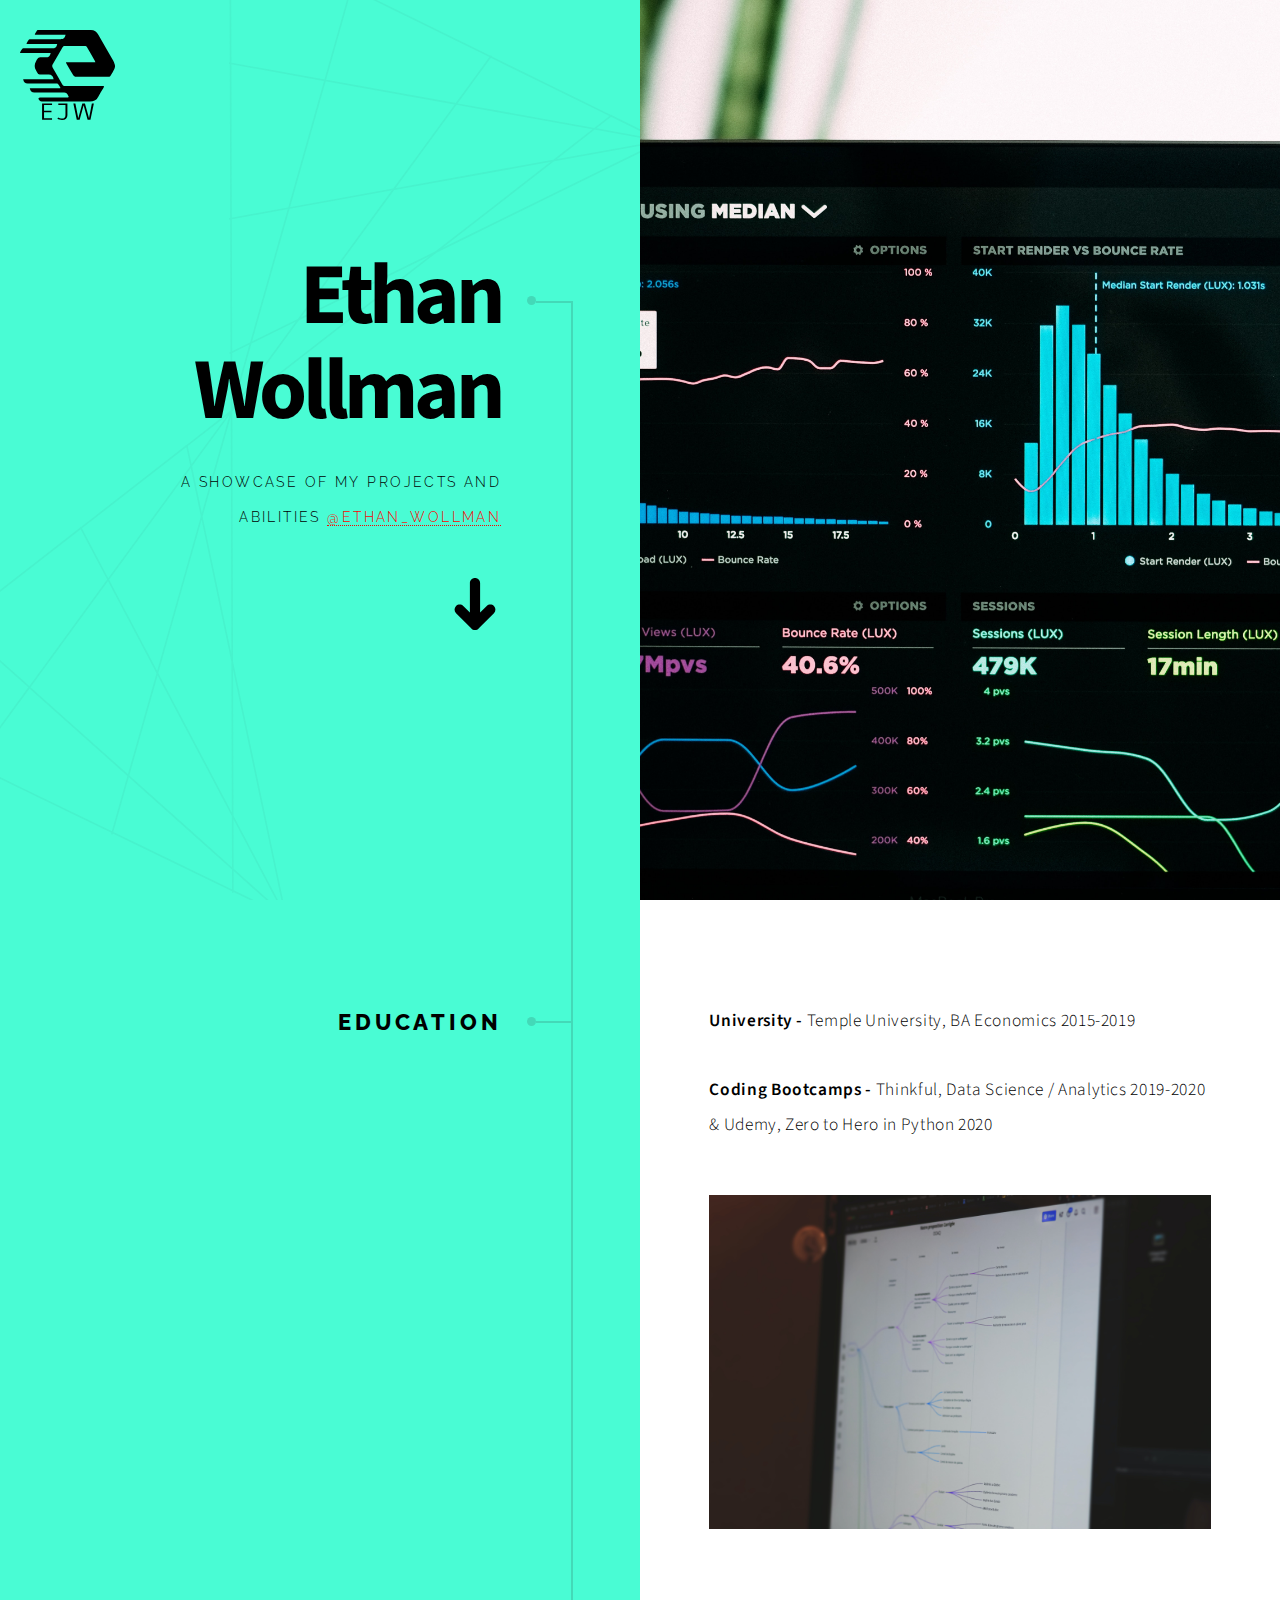
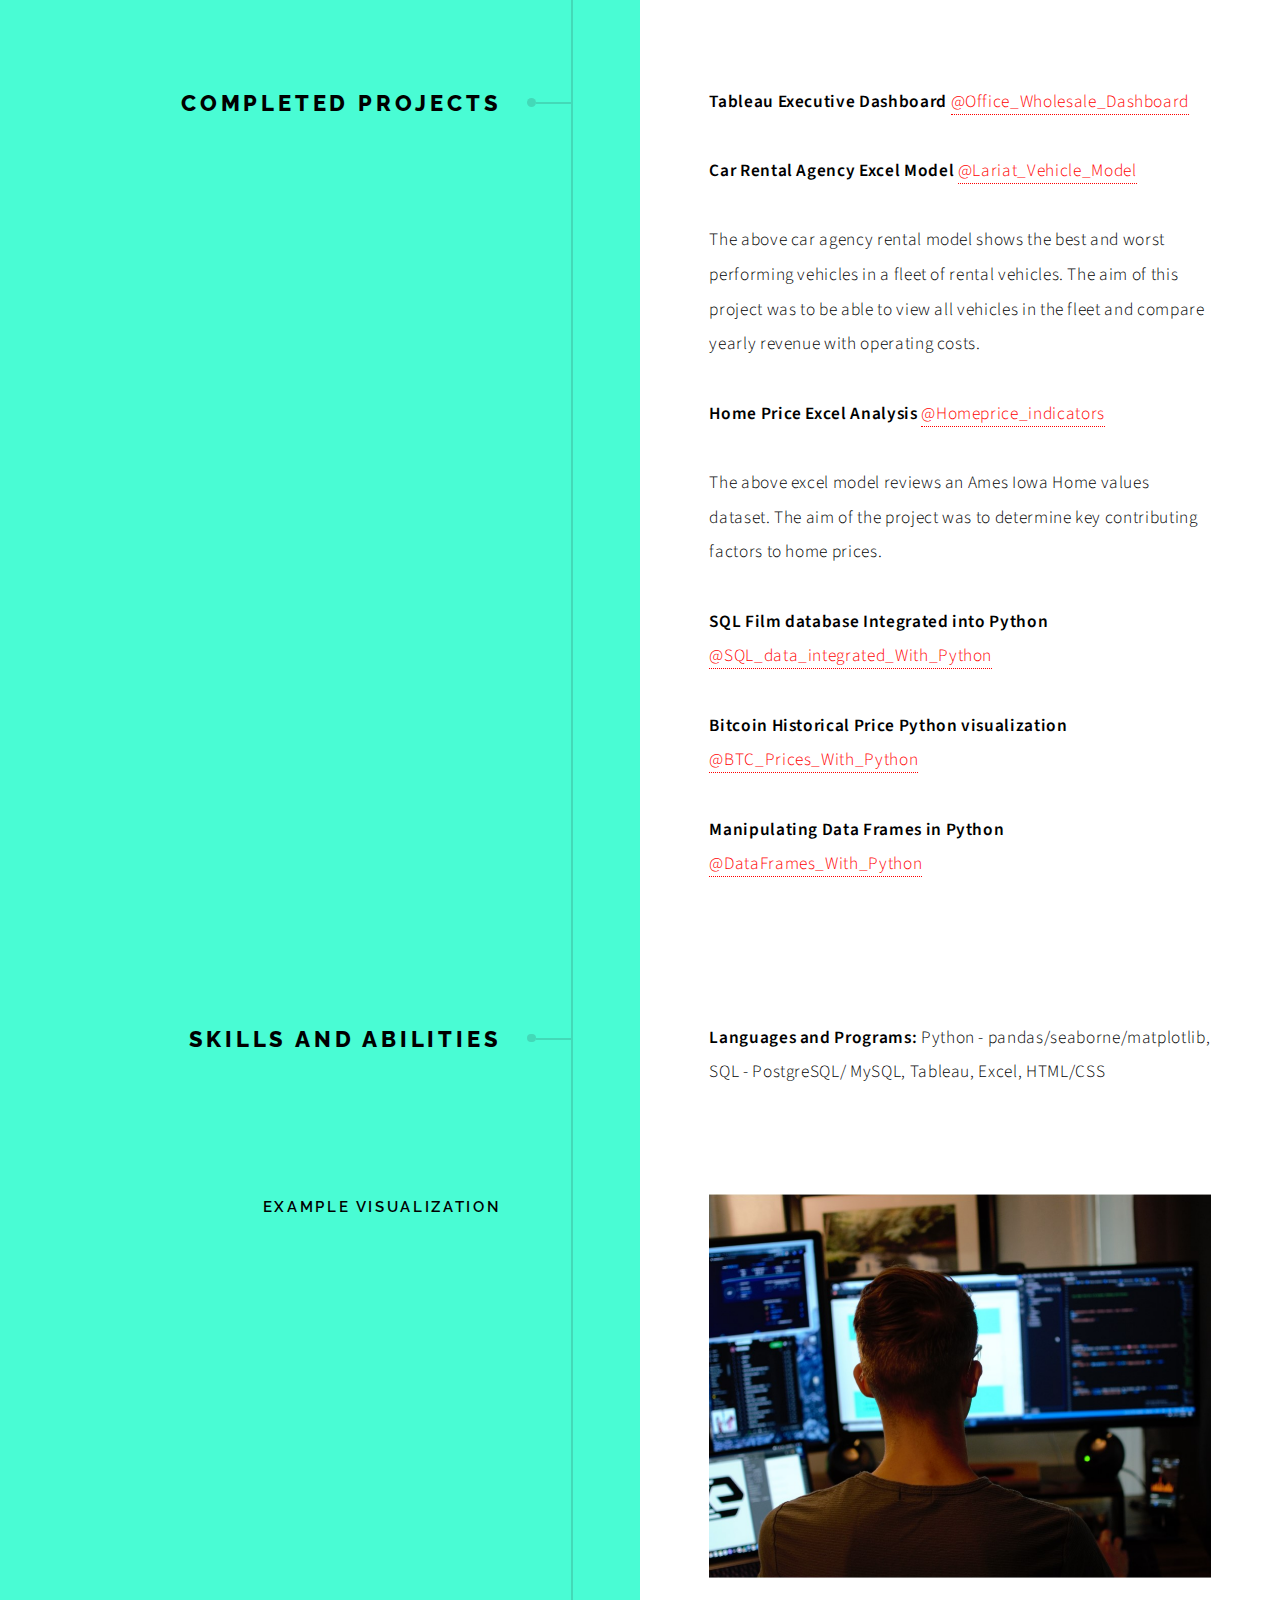
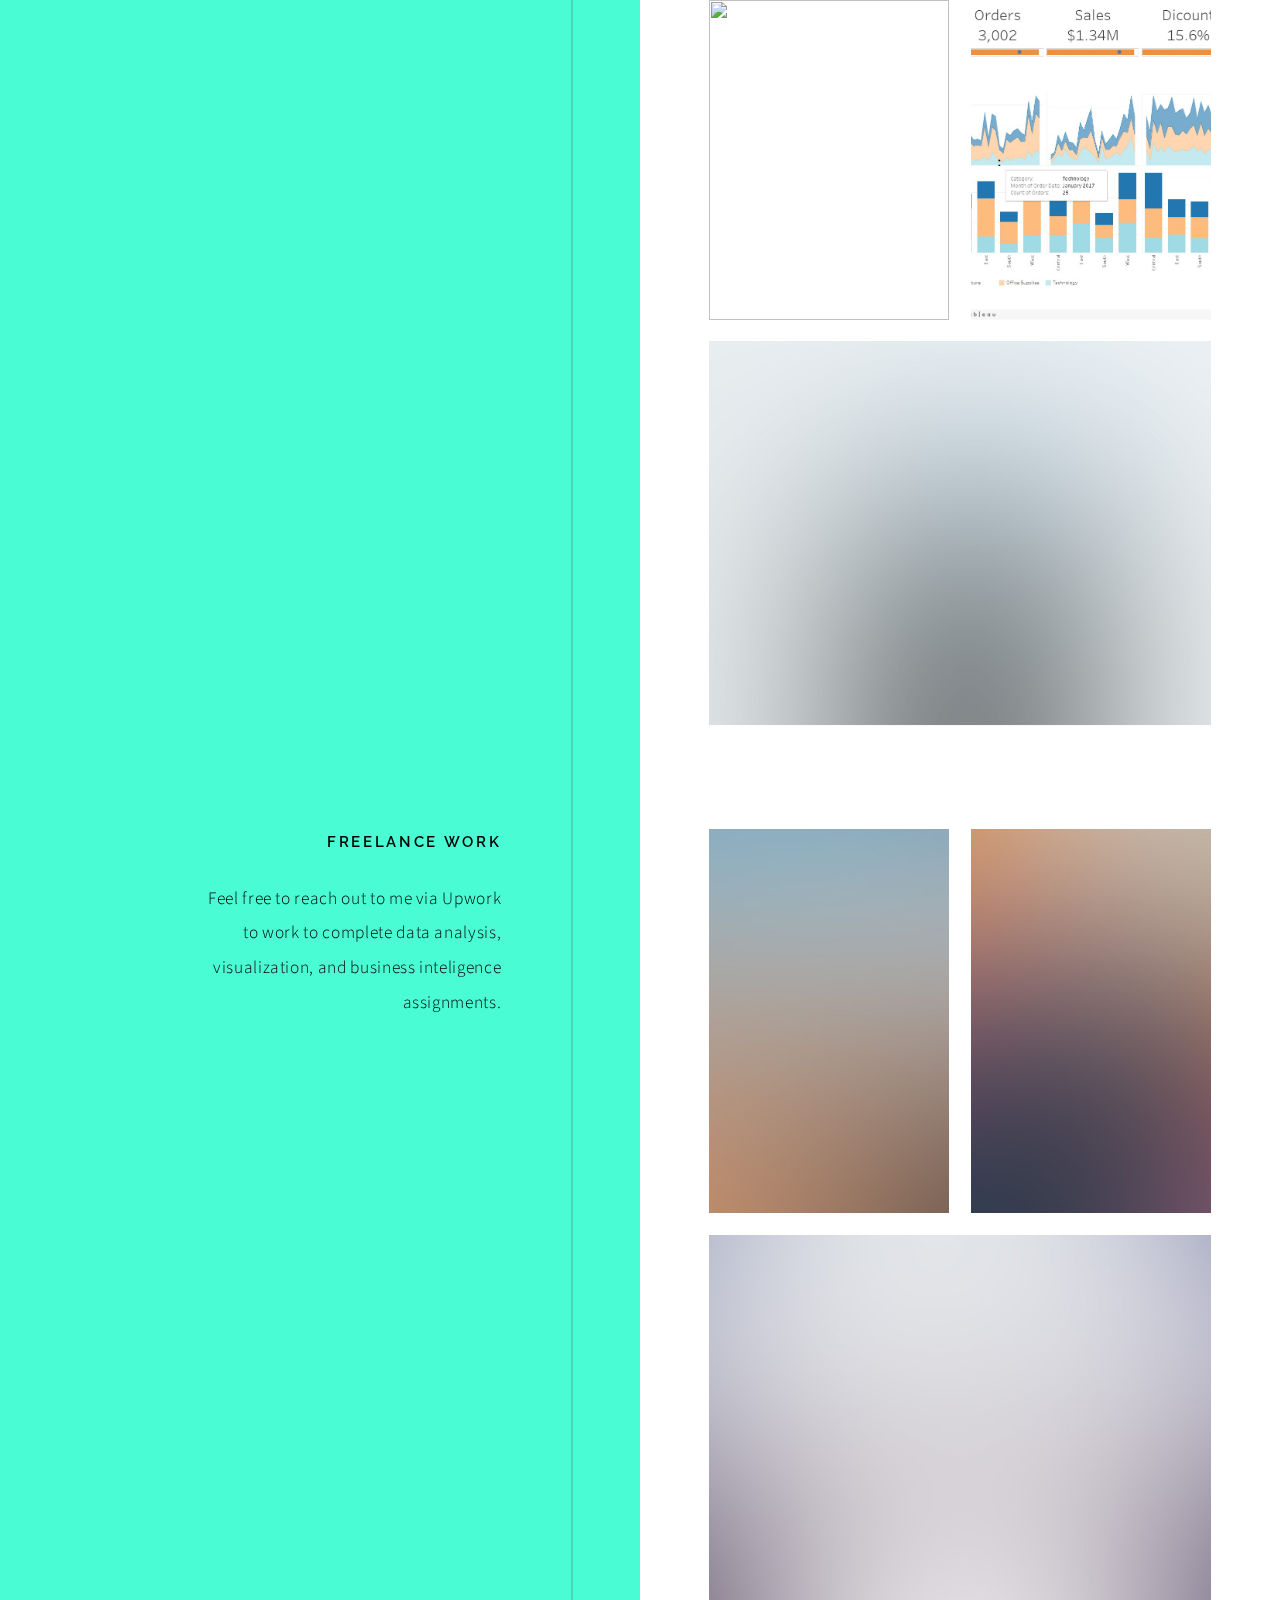
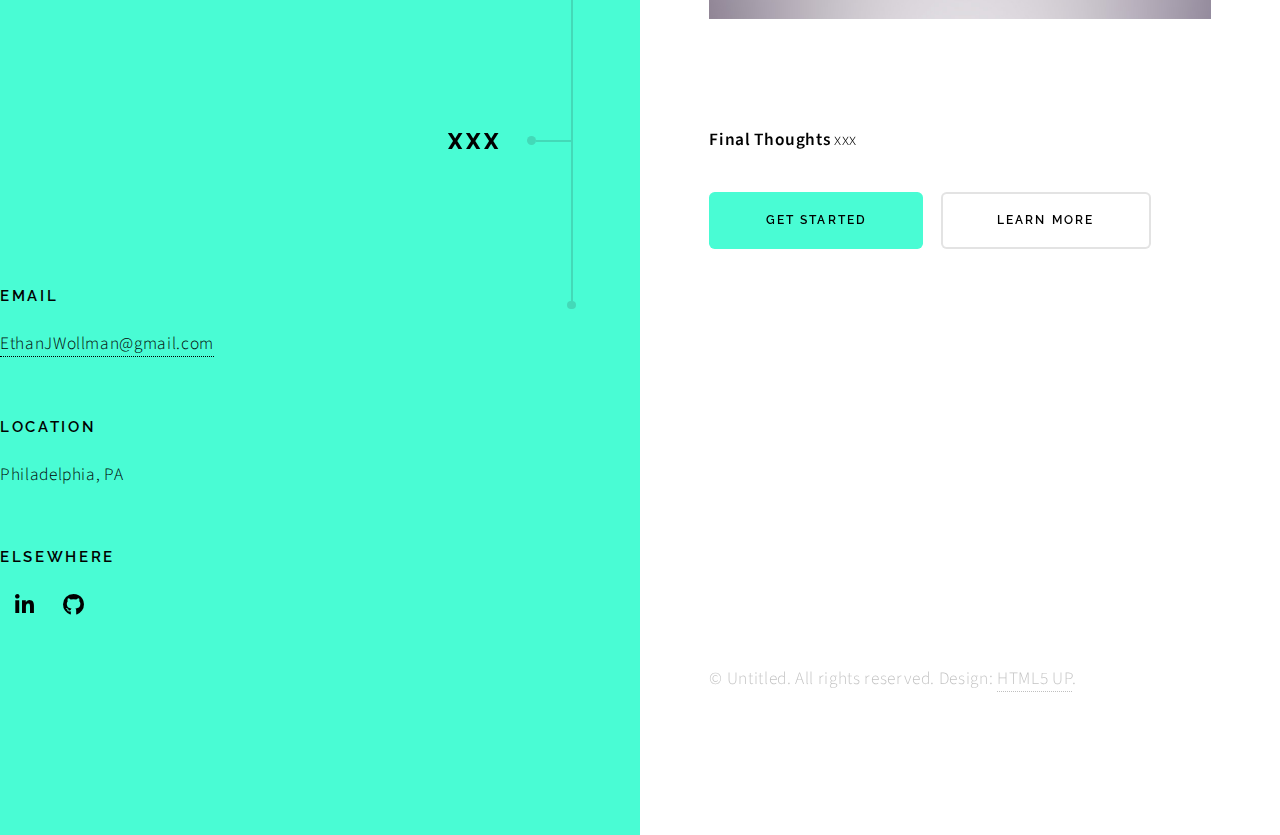
==== commit 347d9748: "Update index.html" ====
--- a/index.html
+++ b/index.html
@@ -61,6 +61,8 @@
 							<p><strong>Home Price Excel Analysis</strong> <a style="color:#ff0000"; href="https://www.dropbox.com/s/v1rqvswvrxj1zoz/Home%20Price%20Capstone%20Organized%20Complete.xlsx?dl=0">@Homeprice_indicators</a> 
 								<p>The above excel model reviews an Ames Iowa Home values dataset. The aim of the project was to determine key contributing factors to home prices.</p>
 								<p><strong>SQL Film database Integrated into Python</strong> <a style="color:#ff0000"; href="https://colab.research.google.com/drive/1Mf56ccCfZG2K9eSS6nhwjtVDv0WQK5OR?usp=sharing">@SQL_data_integrated_With_Python</a> 
+									<p><strong>Bitcoin Historical Price Python visualization</strong> <a style="color:#ff0000"; href="https://colab.research.google.com/drive/1gr8XZUTSXLVebH9SeteQnr66U_Cpwg6r?usp=sharing">@BTC_Prices_With_Python</a> 
+										<p><strong>Manipulating Data Frames in Python</strong> <a style="color:#ff0000"; href="https://colab.research.google.com/drive/1S2_w99DNdhNbMGrUAXSDicB2AFlUMHYV?usp=sharing">@DataFrames_With_Python</a> 
 						</div>
 					</section>
 
@@ -75,15 +77,15 @@
 							<!-- Section -->
 								<section>
 									<header>
-										<h3>Erat aliquam</h3>
-										<p>Vehicula ultrices dolor amet ultricies et condimentum. Magna sed etiam consequat, et lorem adipiscing sed dolor sit amet, consectetur amet do eiusmod tempor incididunt  ipsum suspendisse ultrices gravida.</p>
+										<h3>Example Visualization</h3>
+								
 									</header>
 									<div class="content">
 										<div class="gallery">
-											<a href="images/gallery/fulls/01.jpg" class="landscape"><img src="images/gallery/thumbs/01.jpg" alt="" /></a>
-											<a href="images/gallery/fulls/02.jpg"><img src="images/gallery/thumbs/02.jpg" alt="" /></a>
-											<a href="images/gallery/fulls/03.jpg"><img src="images/gallery/thumbs/03.jpg" alt="" /></a>
-											<a href="images/gallery/fulls/04.jpg" class="landscape"><img src="images/gallery/thumbs/04.jpg" alt="" /></a>
+											<a href="images/gallery/fulls/04.jpg" class="landscape"><img src="images/gallery/fulls/04.jpg" alt="" /></a>
+											<a href="images/gallery/fulls/02.jpg"><img src="images/gallery/fulls/02.jpg" alt="" /></a>
+											<a href="images/gallery/fulls/03.jpg"><img src="images/gallery/fulls/03.jpg" alt="" /></a>
+											<a href="images/gallery/fulls/01.jpg" class="landscape"><img src="images/gallery/fulls/01.jpg" alt="" /></a>
 										</div>
 									</div>
 								</section>
@@ -91,8 +93,8 @@
 							<!-- Section -->
 								<section>
 									<header>
-										<h3>Lorem gravida</h3>
-										<p>Proin aliquam facilisis ante interdum. Sed nulla amet lorem feugiat tempus aenean ornare velit lacus, ac varius sed enim lorem ullamcorper dolore.  ac varius enim lorem ullamcorper dolore. Proin aliquam facilisis.</p>
+										<h3>Freelance work</h3>
+										<p>Feel free to reach out to me via Upwork to work to complete data analysis, visualization, and business inteligence assignments.</p>
 									</header>
 									<div class="content">
 										<div class="gallery">
@@ -109,10 +111,10 @@
 				<!-- Section -->
 					<section>
 						<header>
-							<h2>Duis sed adpiscing veroeros amet</h2>
-						</header>
-						<div class="content">
-							<p><strong>Proin tempus feugiat</strong> sed varius enim lorem ullamcorper dolore aliquam aenean ornare velit lacus, ac varius enim lorem ullamcorper dolore.</p>
+							<h2>XXX</h2>
+						</header>
+						<div class="content">
+							<p><strong>Final Thoughts</strong> xxx</p>
 							<ul class="actions">
 								<li><a href="#" class="button primary large">Get Started</a></li>
 								<li><a href="#" class="button large">Learn More</a></li>
@@ -188,10 +190,10 @@
 									</ol>
 									<h4>Icons</h4>
 									<ul class="icons">
-										<li><a href="#" class="icon brands fa-twitter"><span class="label">Twitter</span></a></li>
-										<li><a href="#" class="icon brands fa-facebook-f"><span class="label">Facebook</span></a></li>
-										<li><a href="#" class="icon brands fa-instagram"><span class="label">Instagram</span></a></li>
-										<li><a href="#" class="icon brands fa-github"><span class="label">Github</span></a></li>
+										
+										
+										<li><a href="https://www.linkedin.com/in/ethan-wollman-634772162/" class="icon brands fa-linkedin-in"><span class="label">LinkedIn</span></a></li>
+										<li><a href="https://github.com/Ethan-Wollman" class="icon brands fa-github"><span class="label">Github</span></a></li>
 									</ul>
 
 									<h4>Actions</h4>
@@ -389,30 +391,7 @@
 				-->
 
 				<!-- Section -->
-					<section>
-						<header>
-							<h2>Get in touch</h2>
-						</header>
-						<div class="content">
-							<p><strong>Auctor commodo</strong> interdum et malesuada fames ac ante ipsum primis in faucibus. Pellentesque venenatis dolor imperdiet dolor mattis sagittis.</p>
-							<form>
-								<div class="fields">
-									<div class="field half">
-										<input type="text" name="name" id="name" placeholder="Name" />
-									</div>
-									<div class="field half">
-										<input type="email" name="email" id="email" placeholder="Email" />
-									</div>
-									<div class="field">
-										<textarea name="message" id="message" placeholder="Message" rows="7"></textarea>
-									</div>
-								</div>
-								<ul class="actions">
-									<li><input type="submit" value="Send Message" class="button primary" /></li>
-								</ul>
-							</form>
-						</div>
-						<footer>
+			
 							<ul class="items">
 								<li>
 									<h3>Email</h3>
@@ -450,4 +429,4 @@
 			<script src="assets/js/main.js"></script>
 
 	</body>
-</html>+</html>
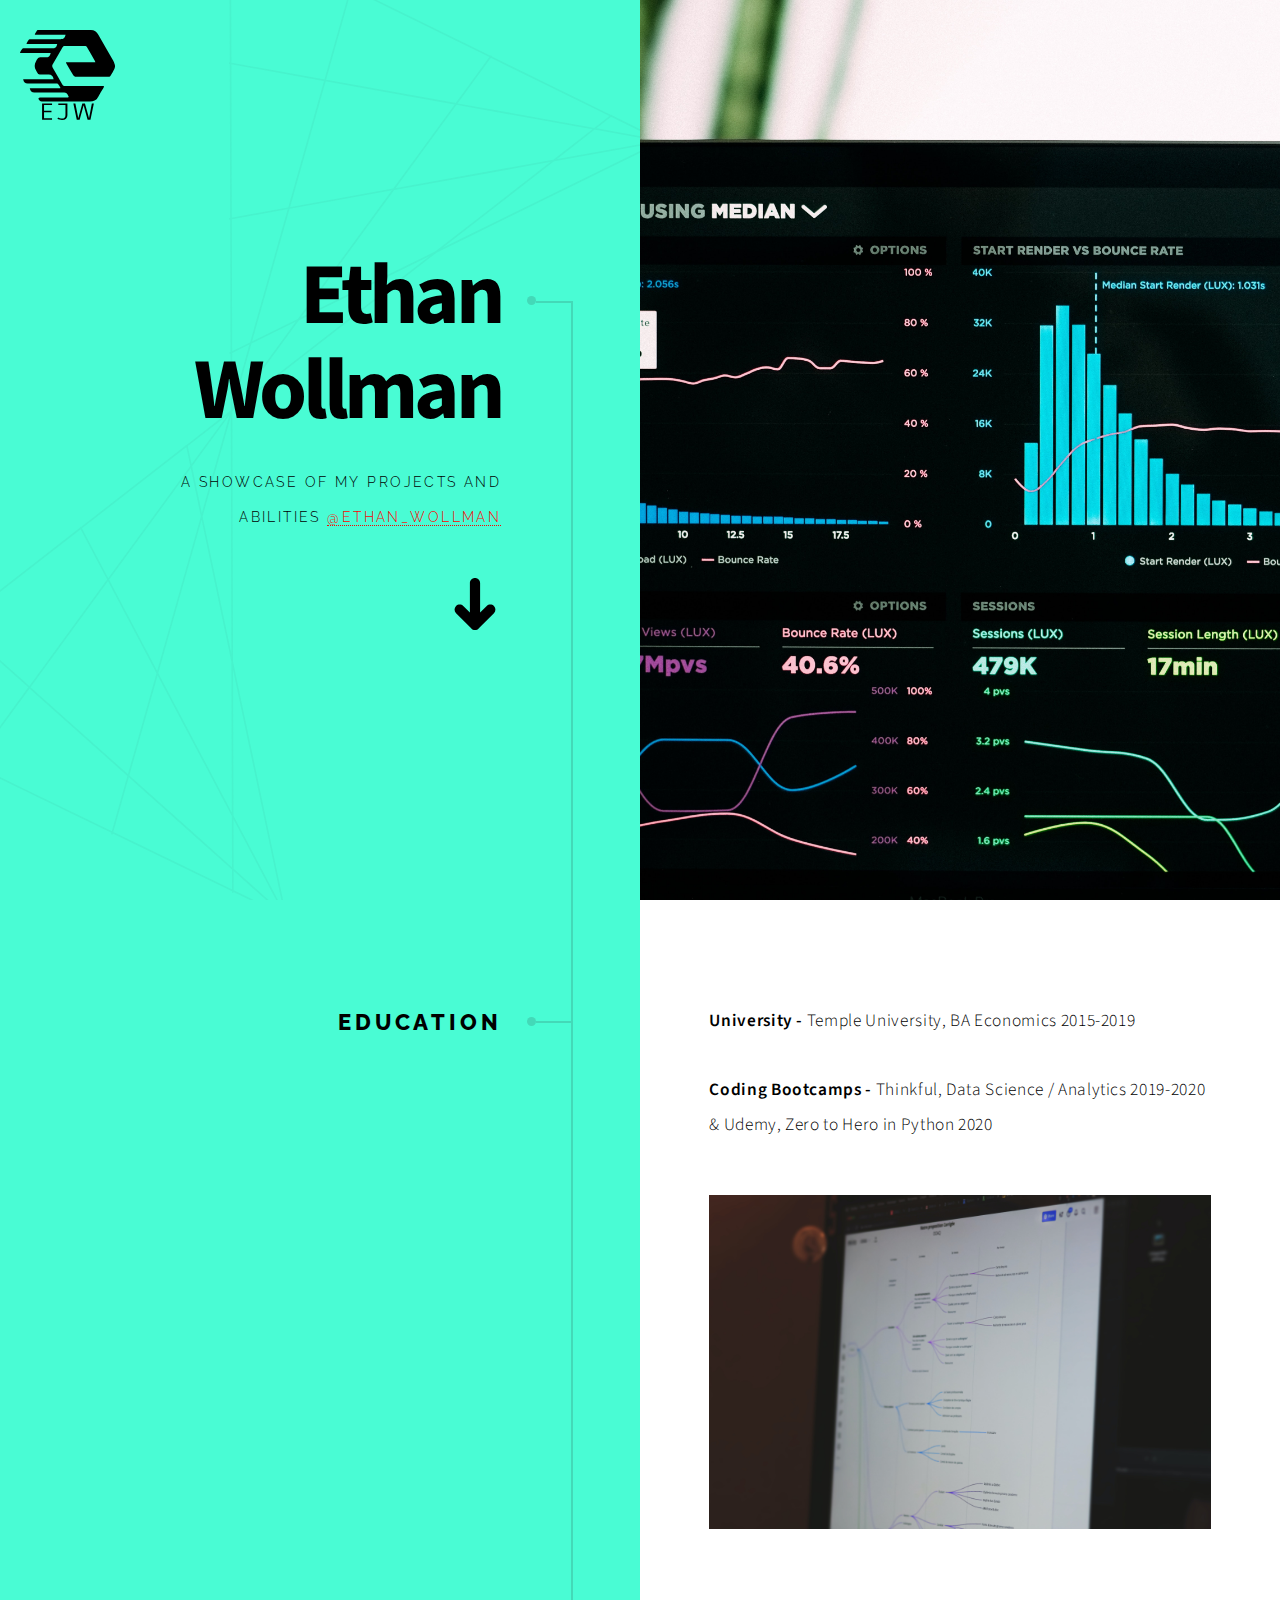
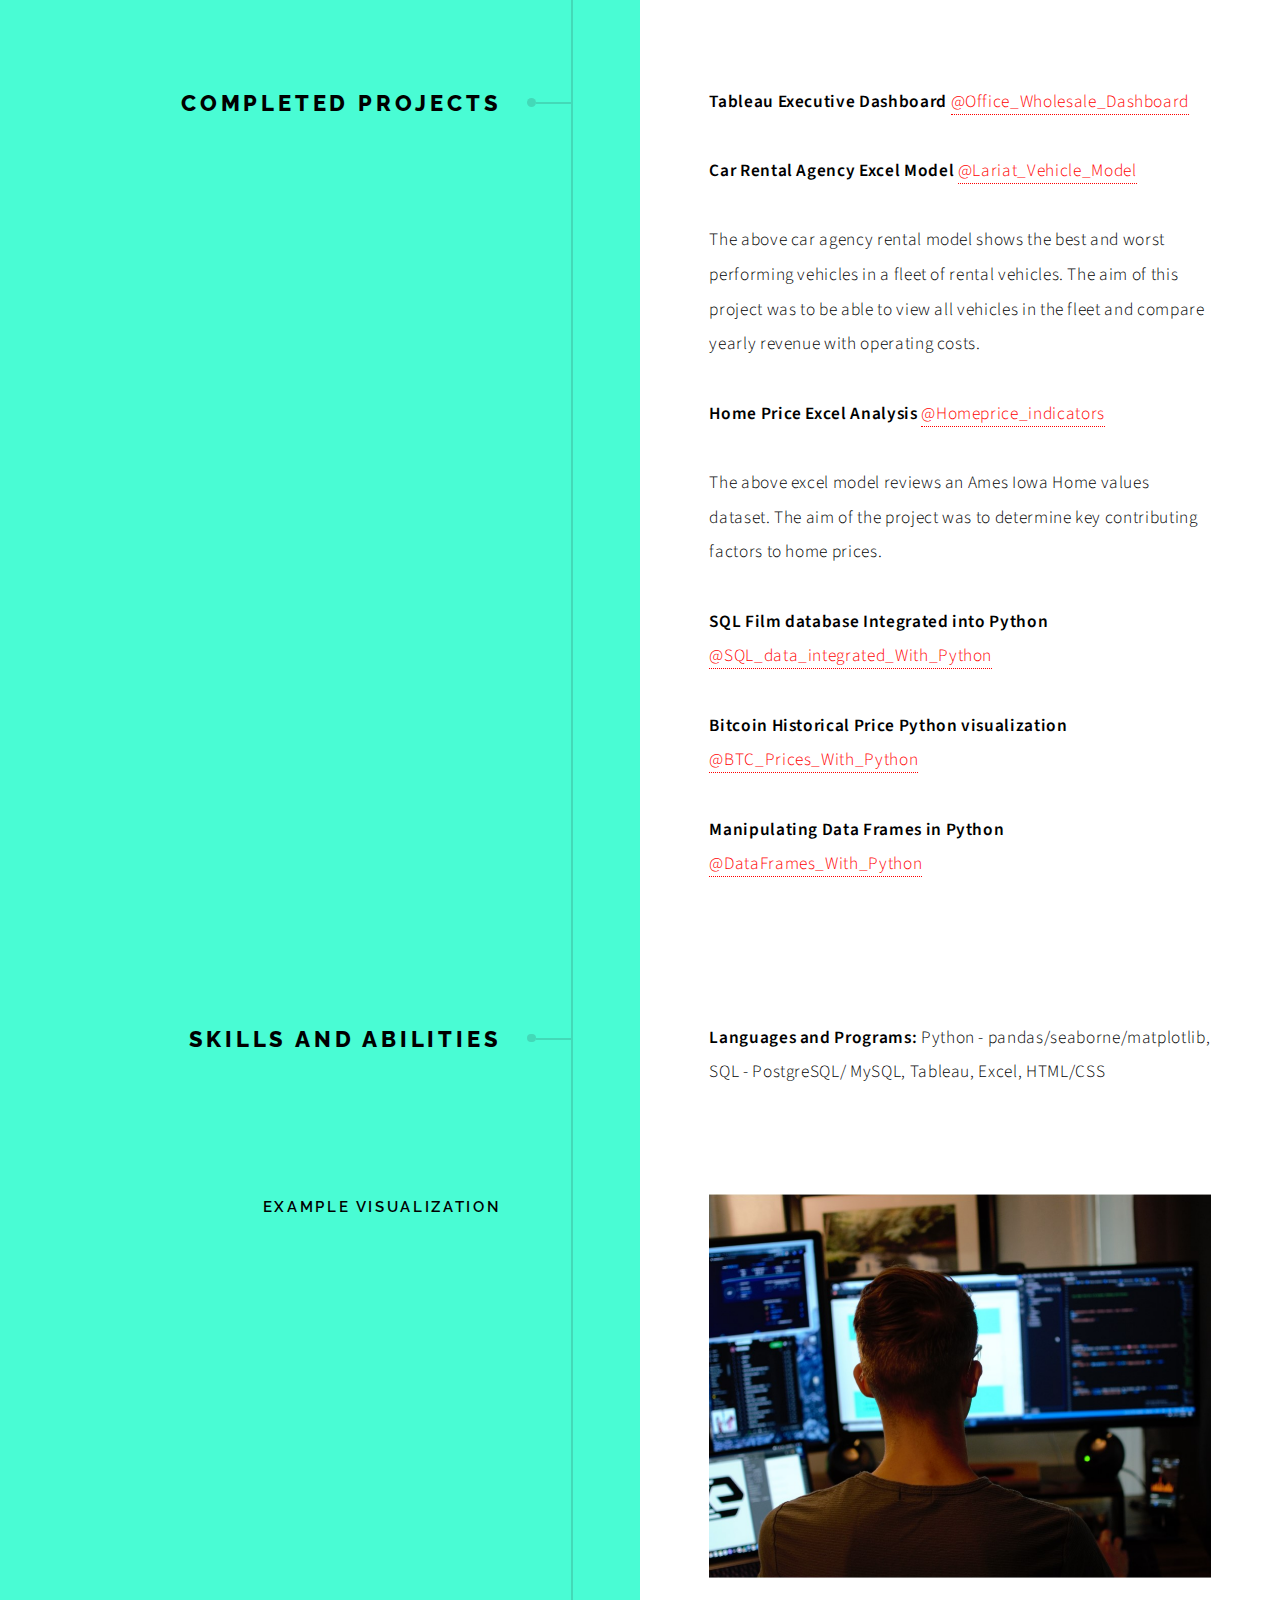
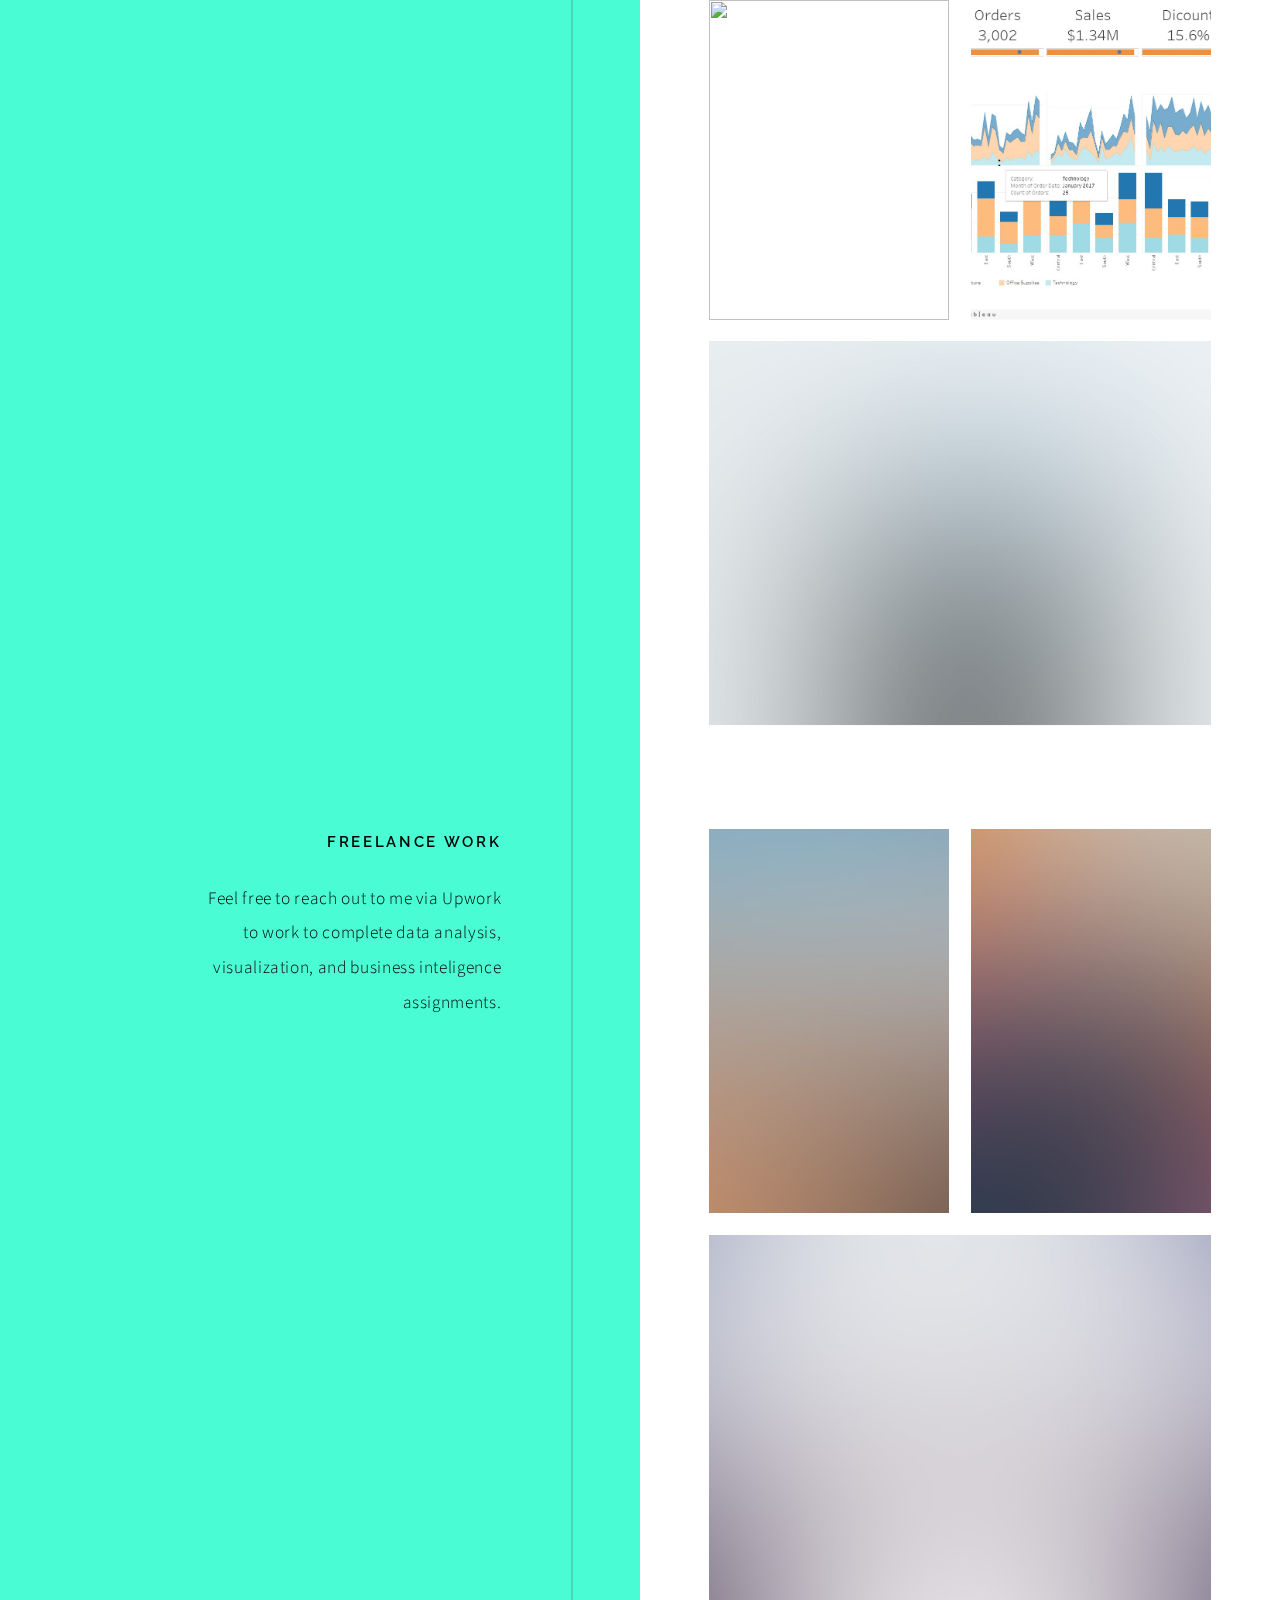
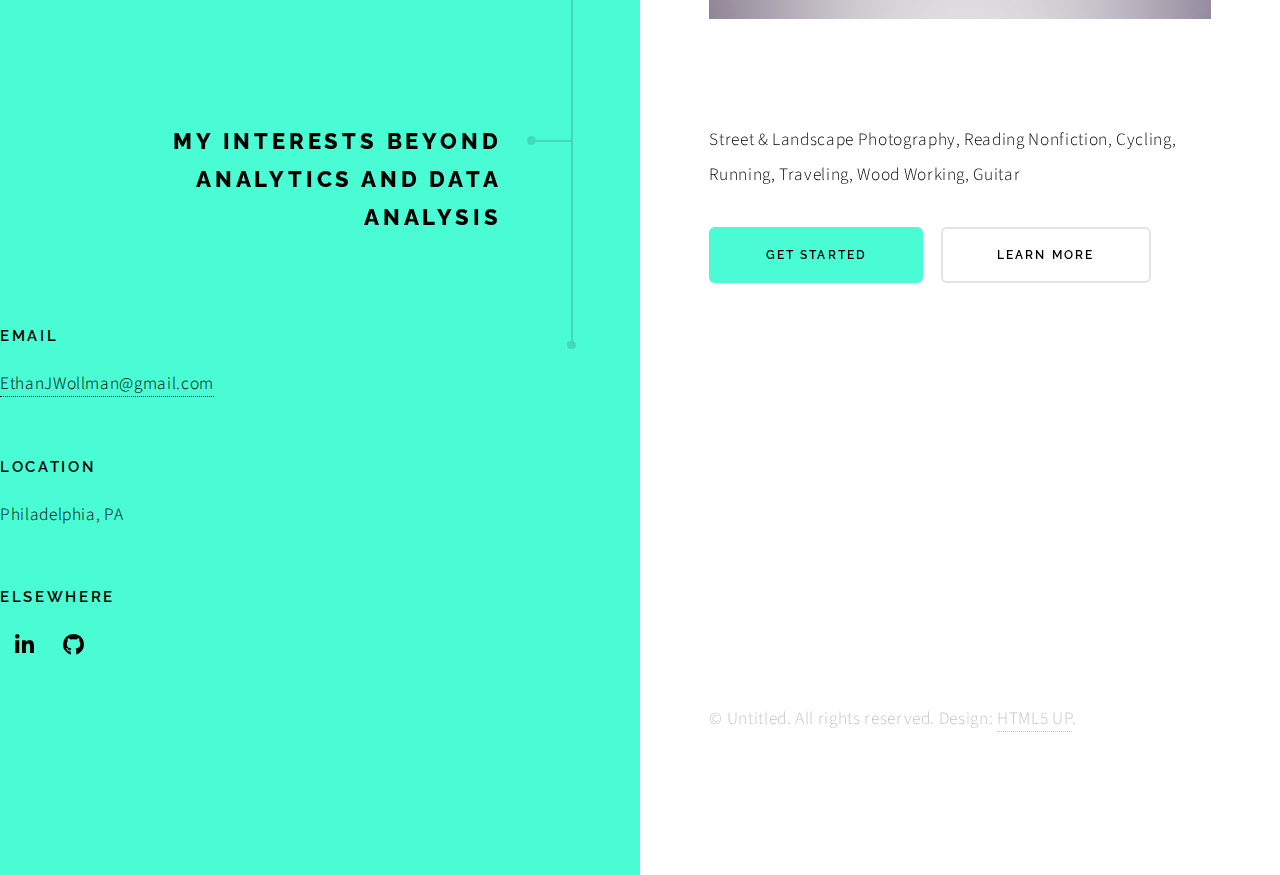
==== commit f4d853a2: "Update index.html" ====
--- a/index.html
+++ b/index.html
@@ -111,10 +111,10 @@
 				<!-- Section -->
 					<section>
 						<header>
-							<h2>XXX</h2>
-						</header>
-						<div class="content">
-							<p><strong>Final Thoughts</strong> xxx</p>
+							<h2> My Interests beyond Analytics and Data Analysis</h2>
+						</header>
+						<div class="content">
+							<p><strong></strong>  Street & Landscape Photography, Reading Nonfiction, Cycling, Running, Traveling, Wood Working, Guitar </p>
 							<ul class="actions">
 								<li><a href="#" class="button primary large">Get Started</a></li>
 								<li><a href="#" class="button large">Learn More</a></li>
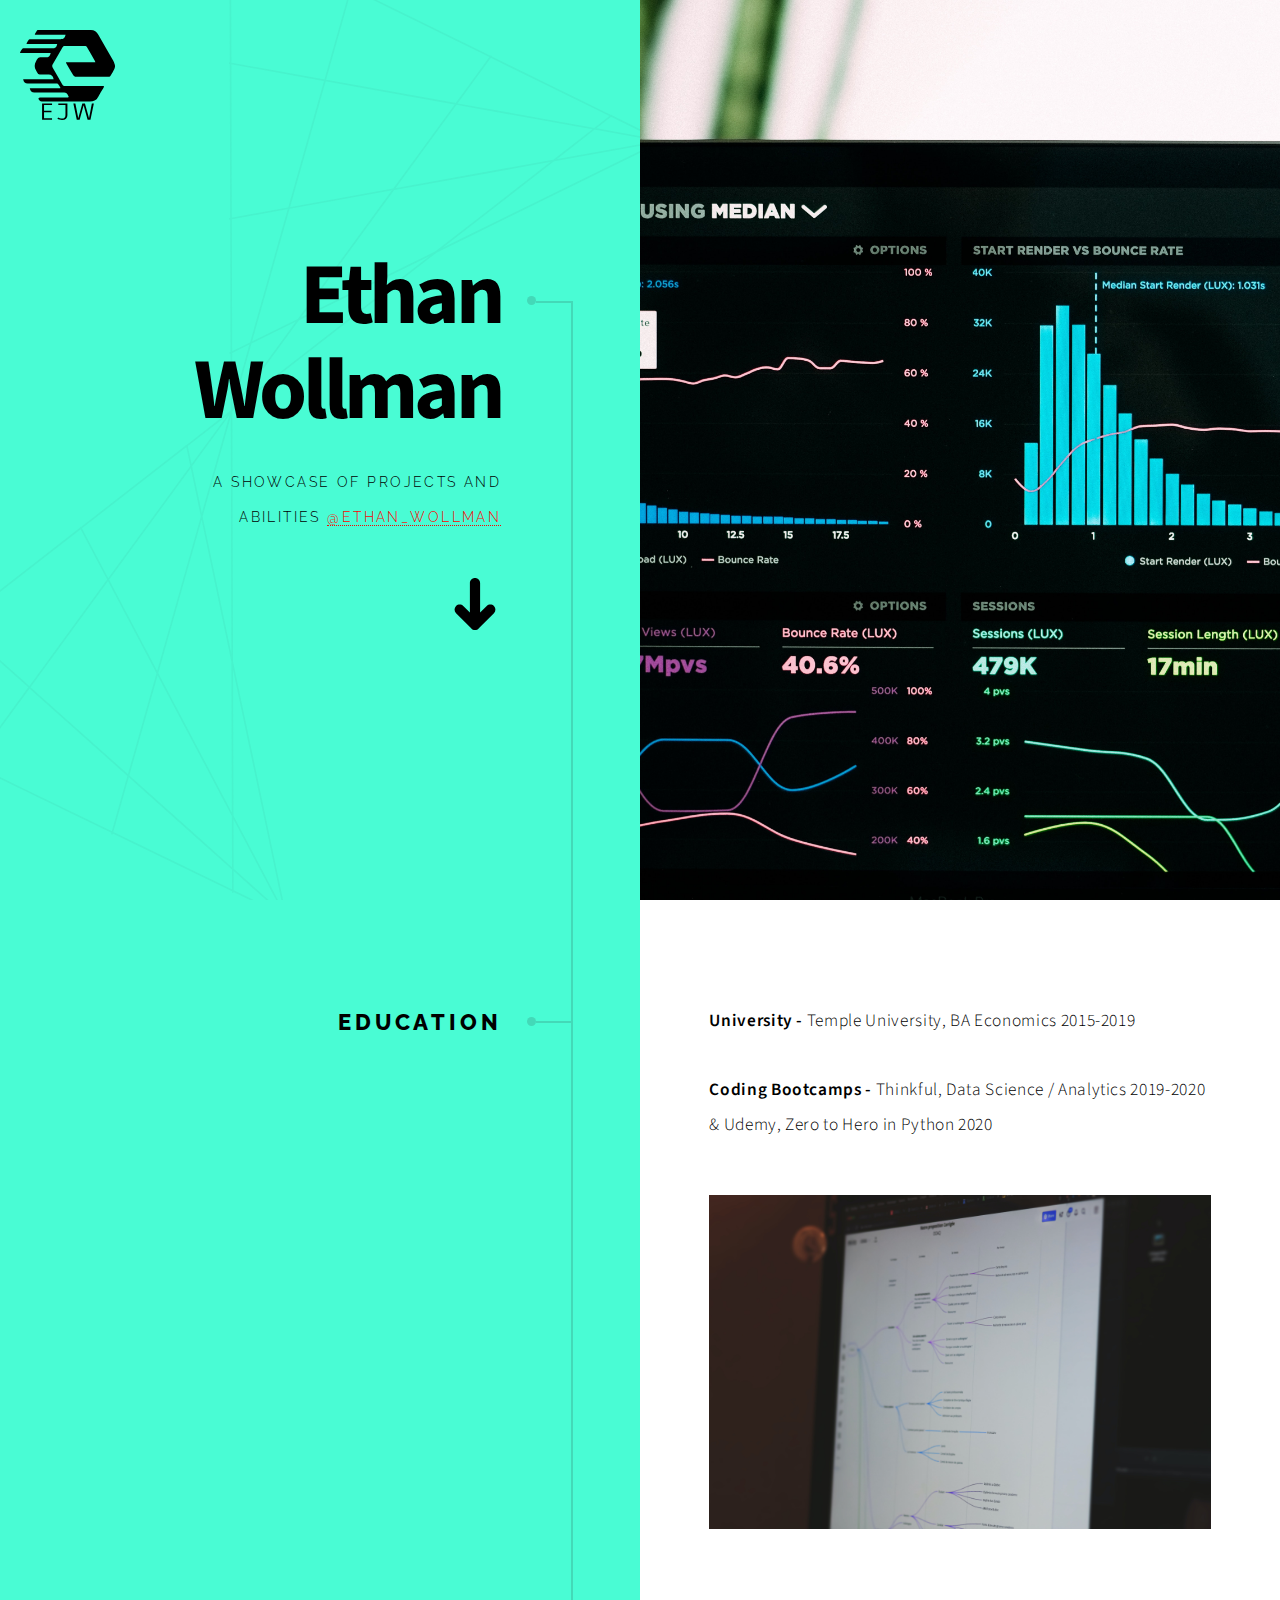
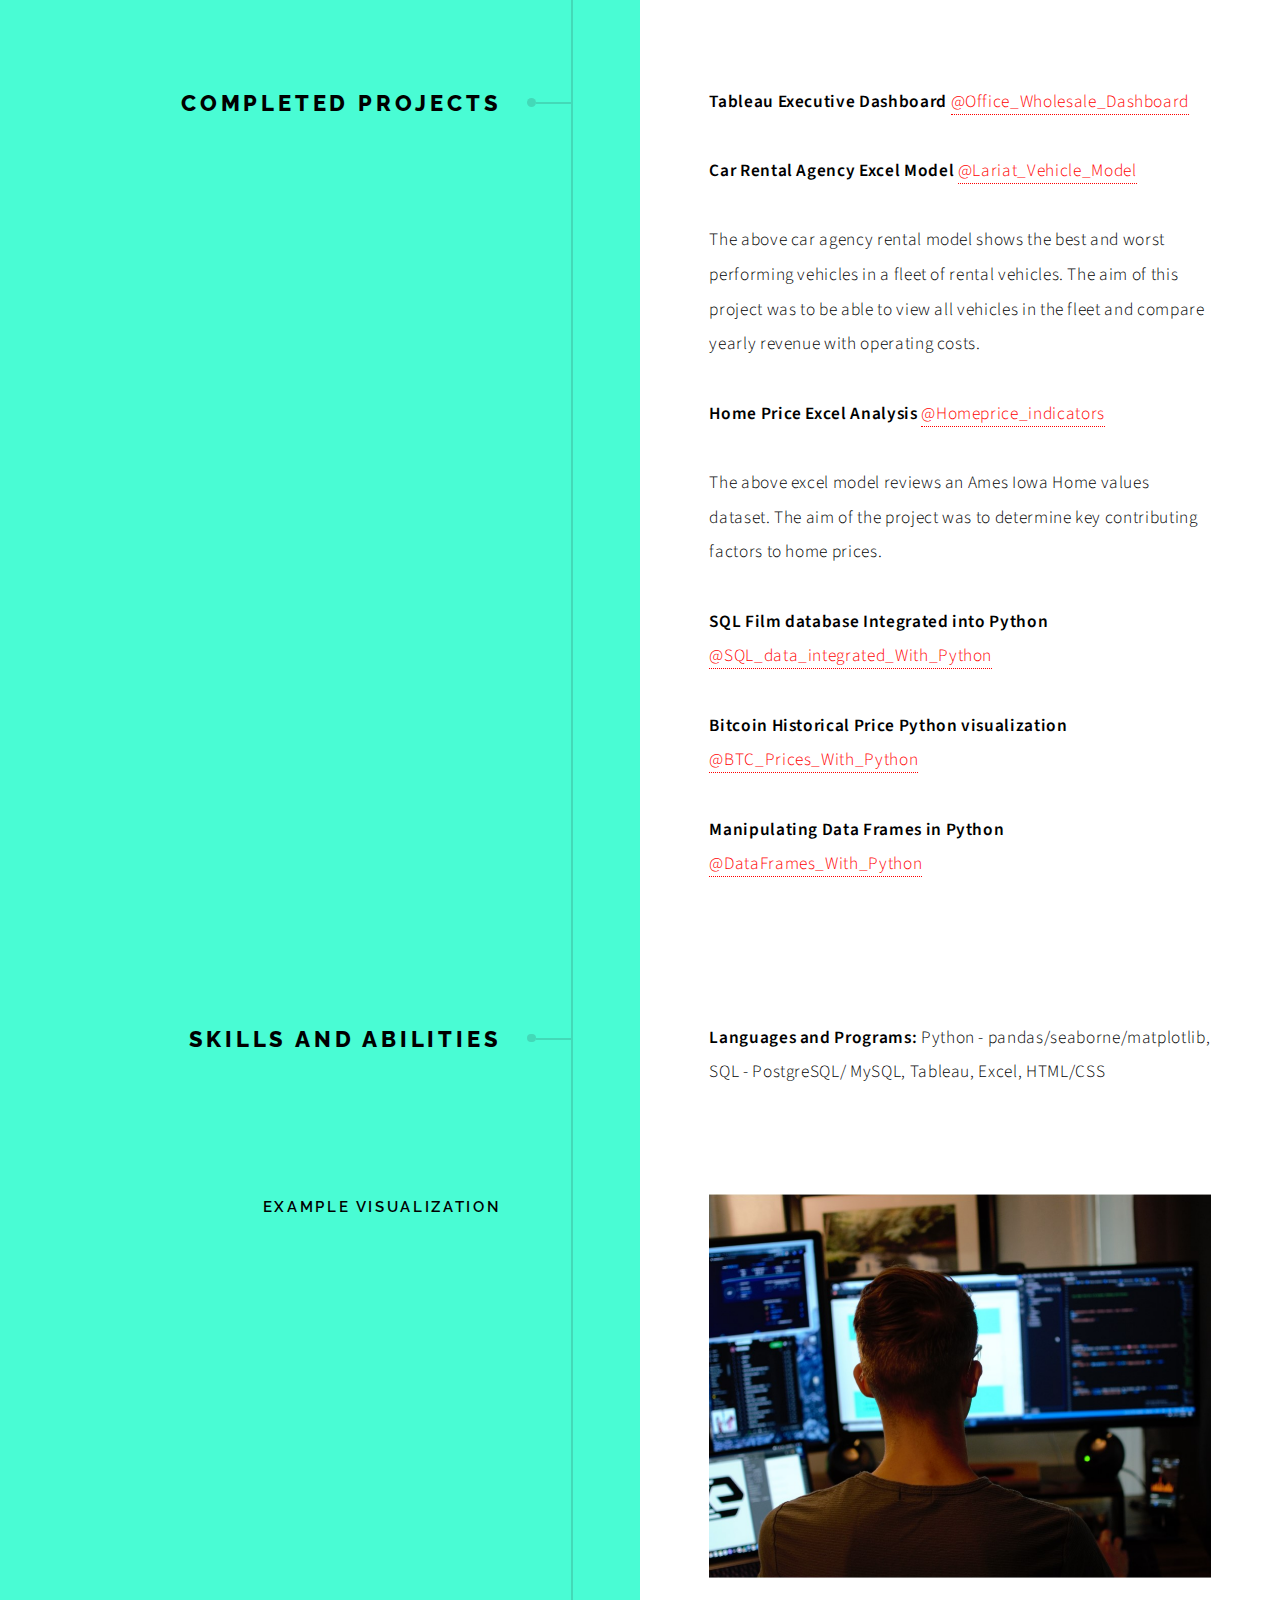
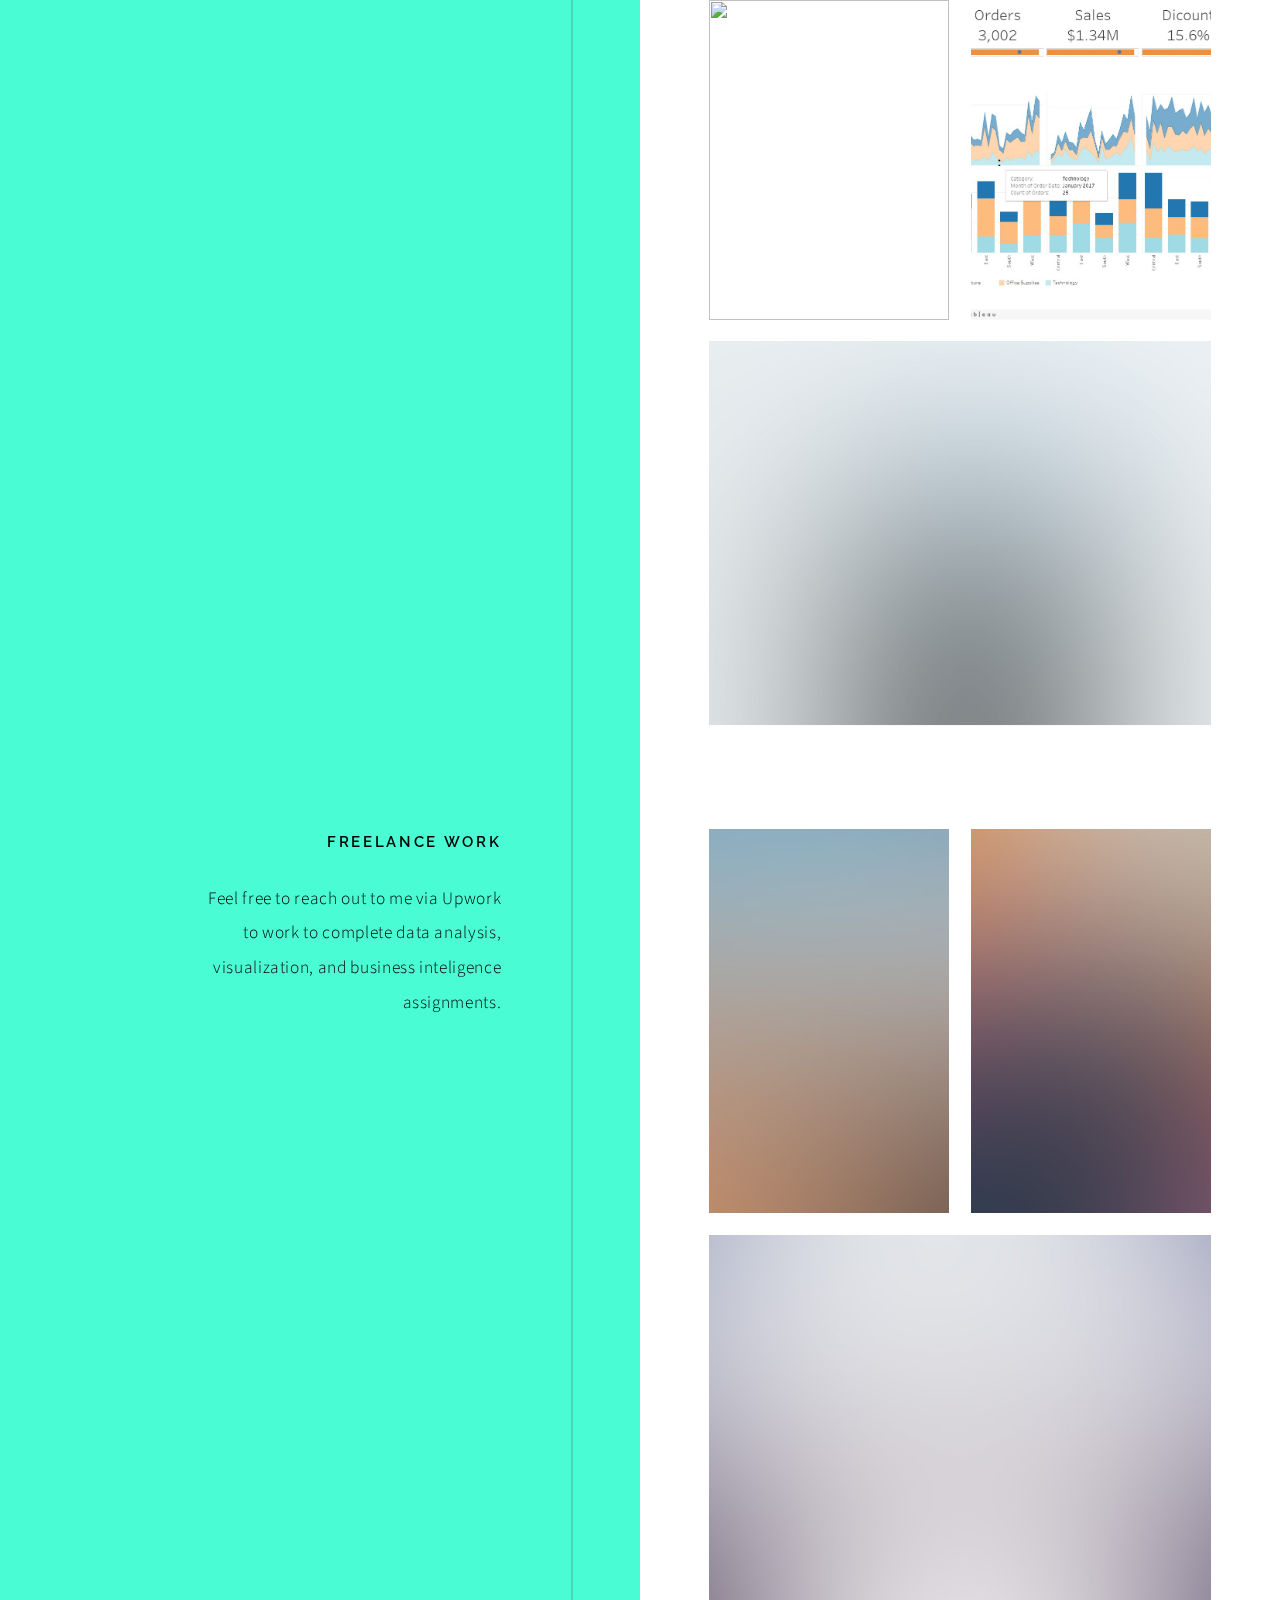
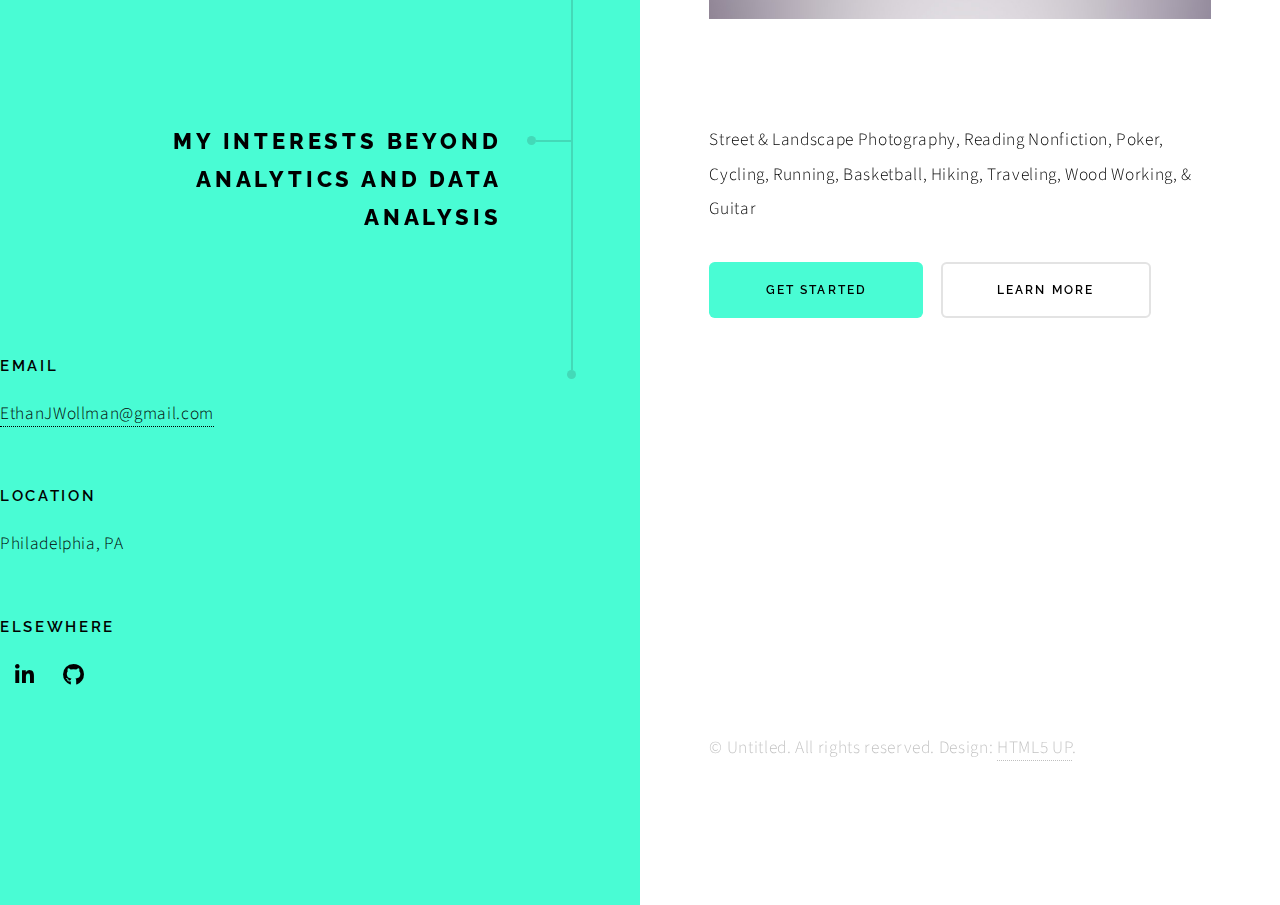
==== commit fd2a8aa1: "Update index.html" ====
--- a/index.html
+++ b/index.html
@@ -27,7 +27,7 @@
 					<section class="intro">
 						<header>
 							<h1>Ethan Wollman</h1>
-							<p>A showcase of my projects and abilities <a style="color:#ff0000"; href="https://www.linkedin.com/in/ethan-wollman-634772162/">@Ethan_Wollman</a> 
+							<p>A showcase of projects and abilities <a style="color:#ff0000"; href="https://www.linkedin.com/in/ethan-wollman-634772162/">@Ethan_Wollman</a> 
 							<ul class="actions">
 								<li><a href="#first" class="arrow scrolly"><span class="label">Next</span></a></li>
 							</ul>
@@ -114,7 +114,7 @@
 							<h2> My Interests beyond Analytics and Data Analysis</h2>
 						</header>
 						<div class="content">
-							<p><strong></strong>  Street & Landscape Photography, Reading Nonfiction, Cycling, Running, Traveling, Wood Working, Guitar </p>
+							<p><strong></strong>  Street & Landscape Photography, Reading Nonfiction, Poker, Cycling, Running, Basketball, Hiking, Traveling, Wood Working, & Guitar </p>
 							<ul class="actions">
 								<li><a href="#" class="button primary large">Get Started</a></li>
 								<li><a href="#" class="button large">Learn More</a></li>
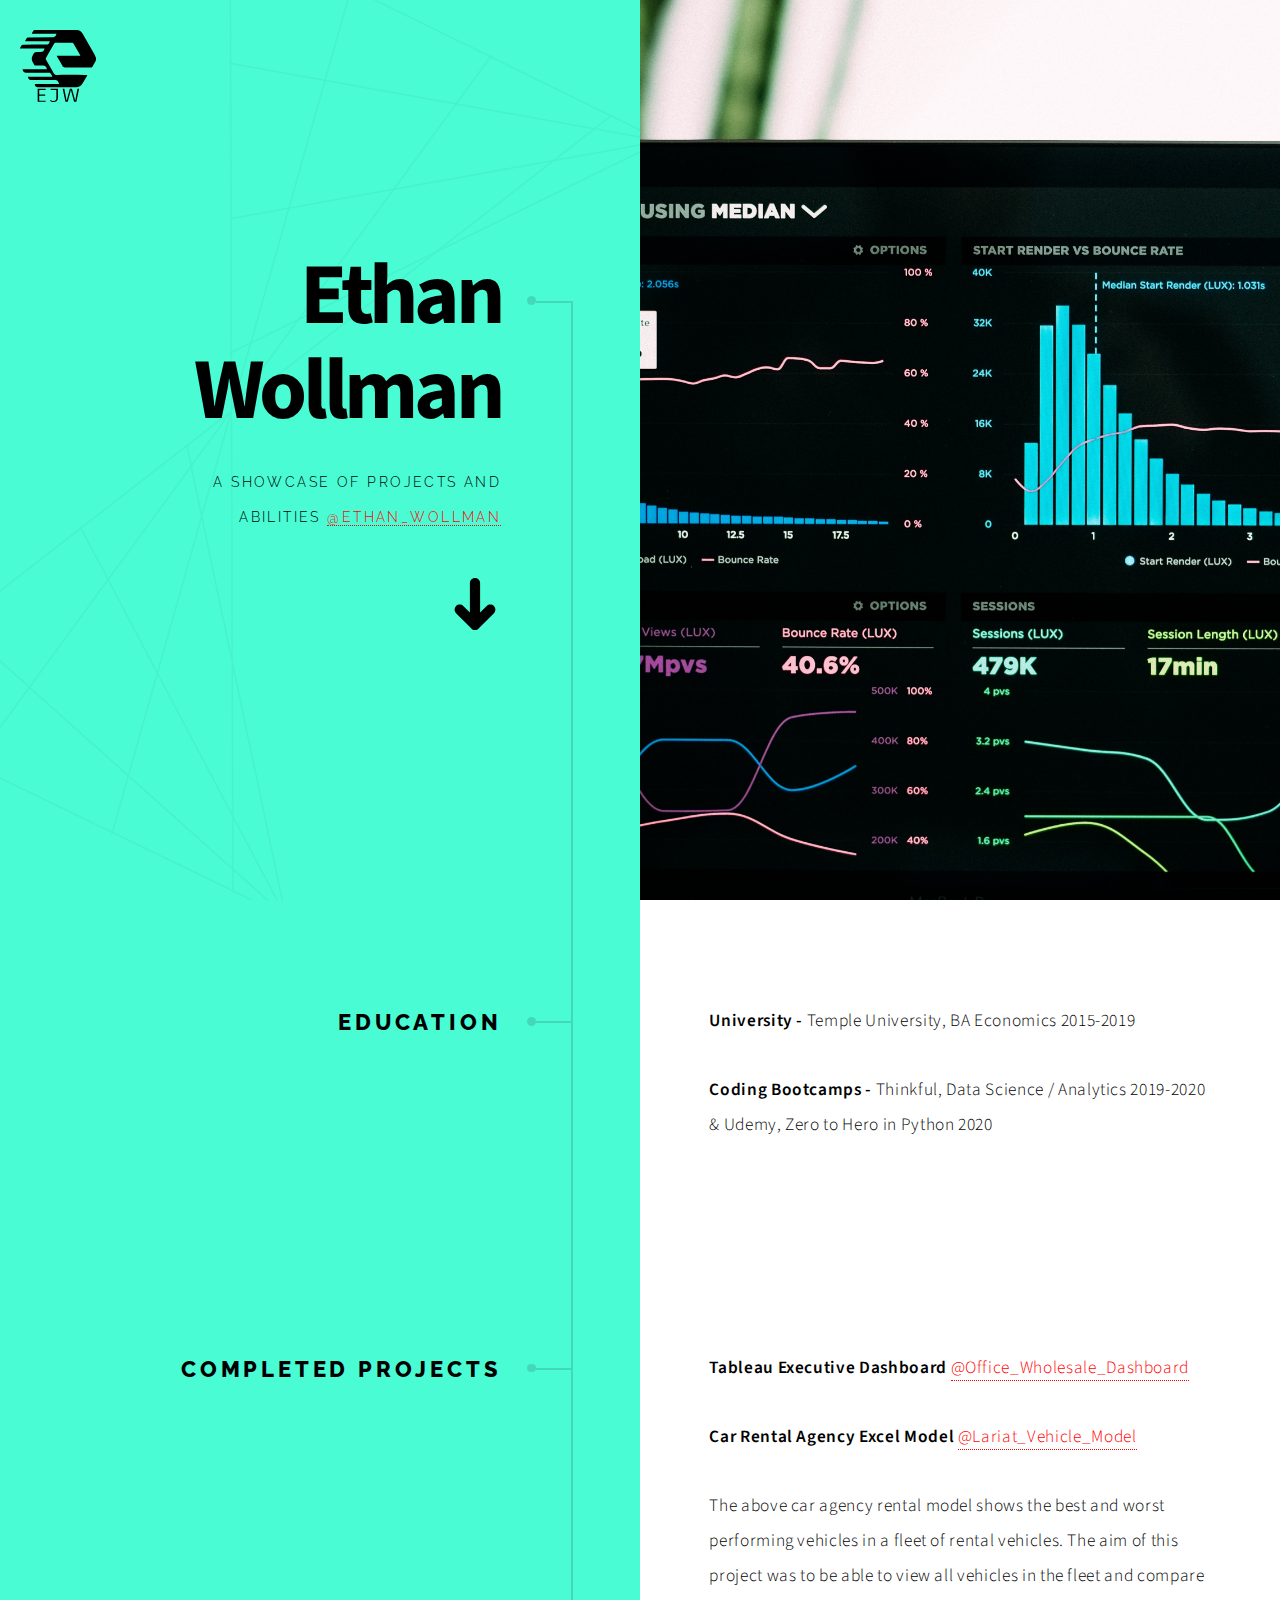
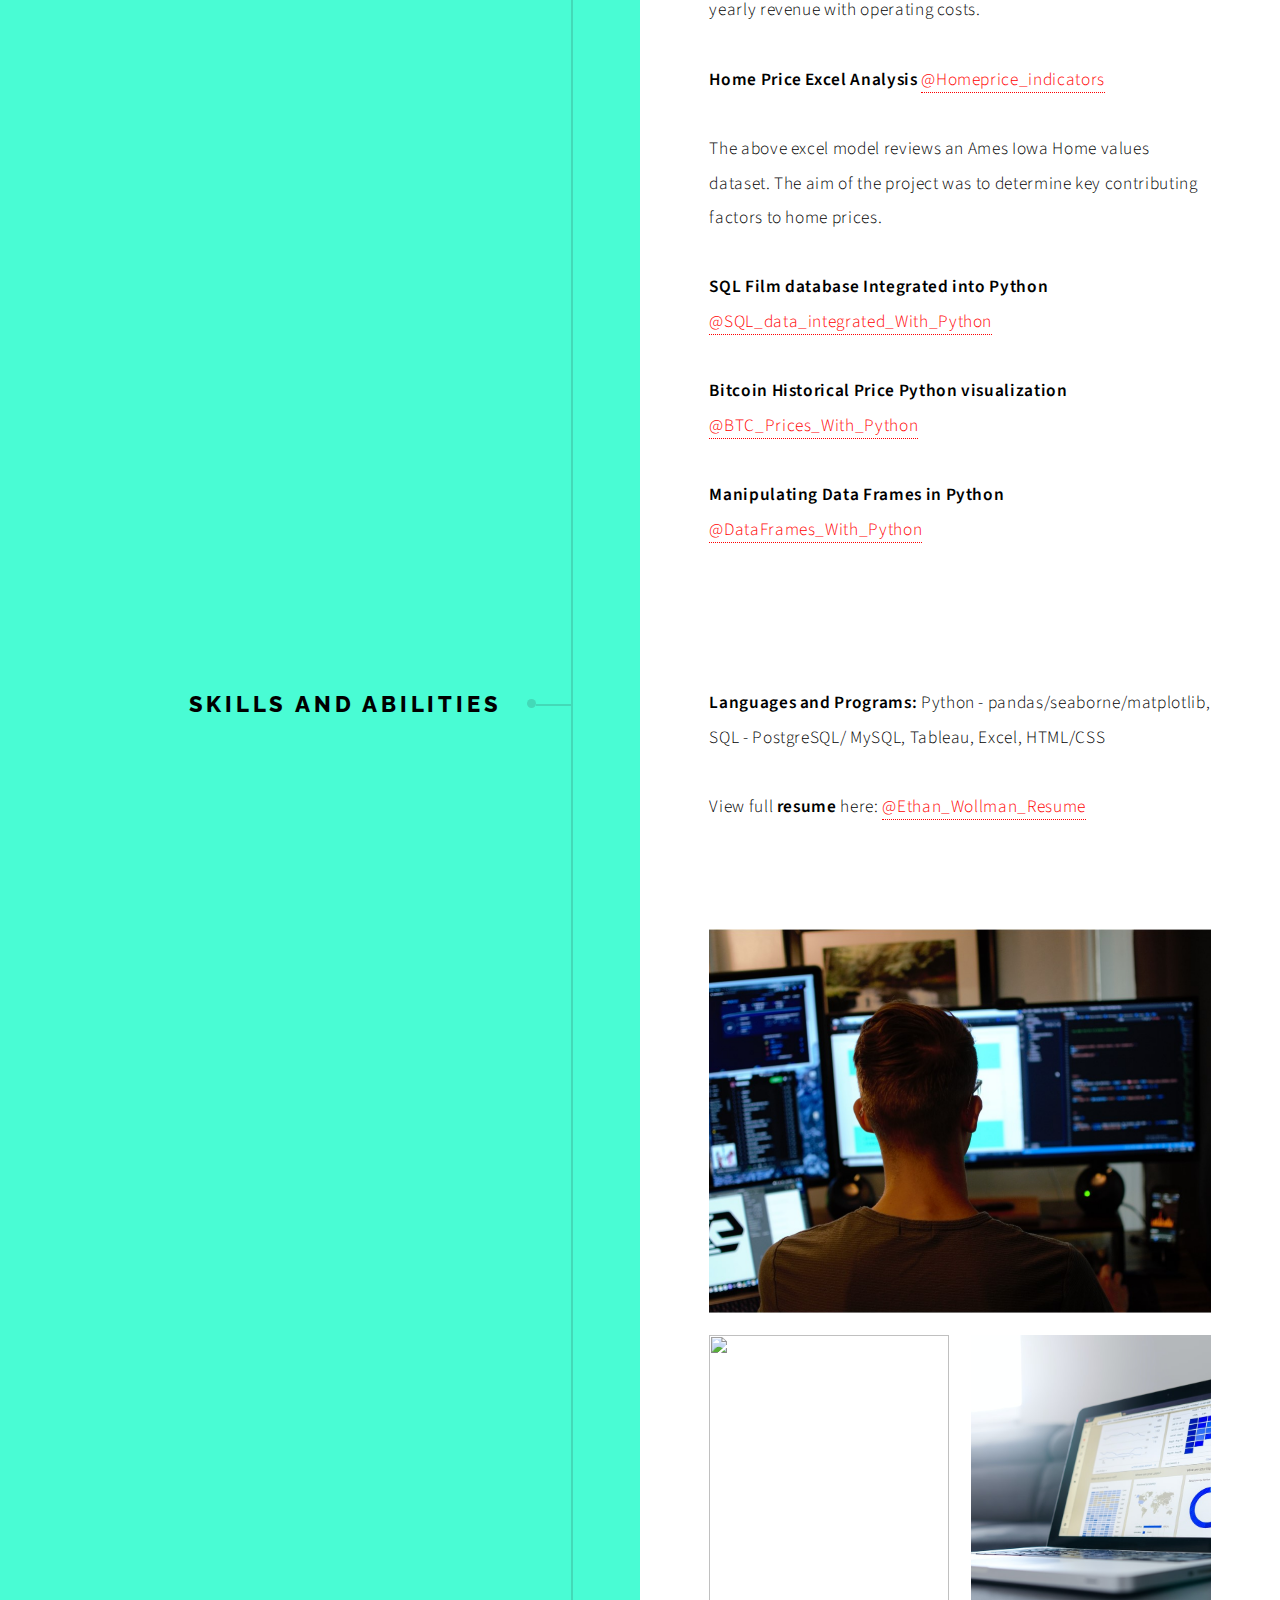
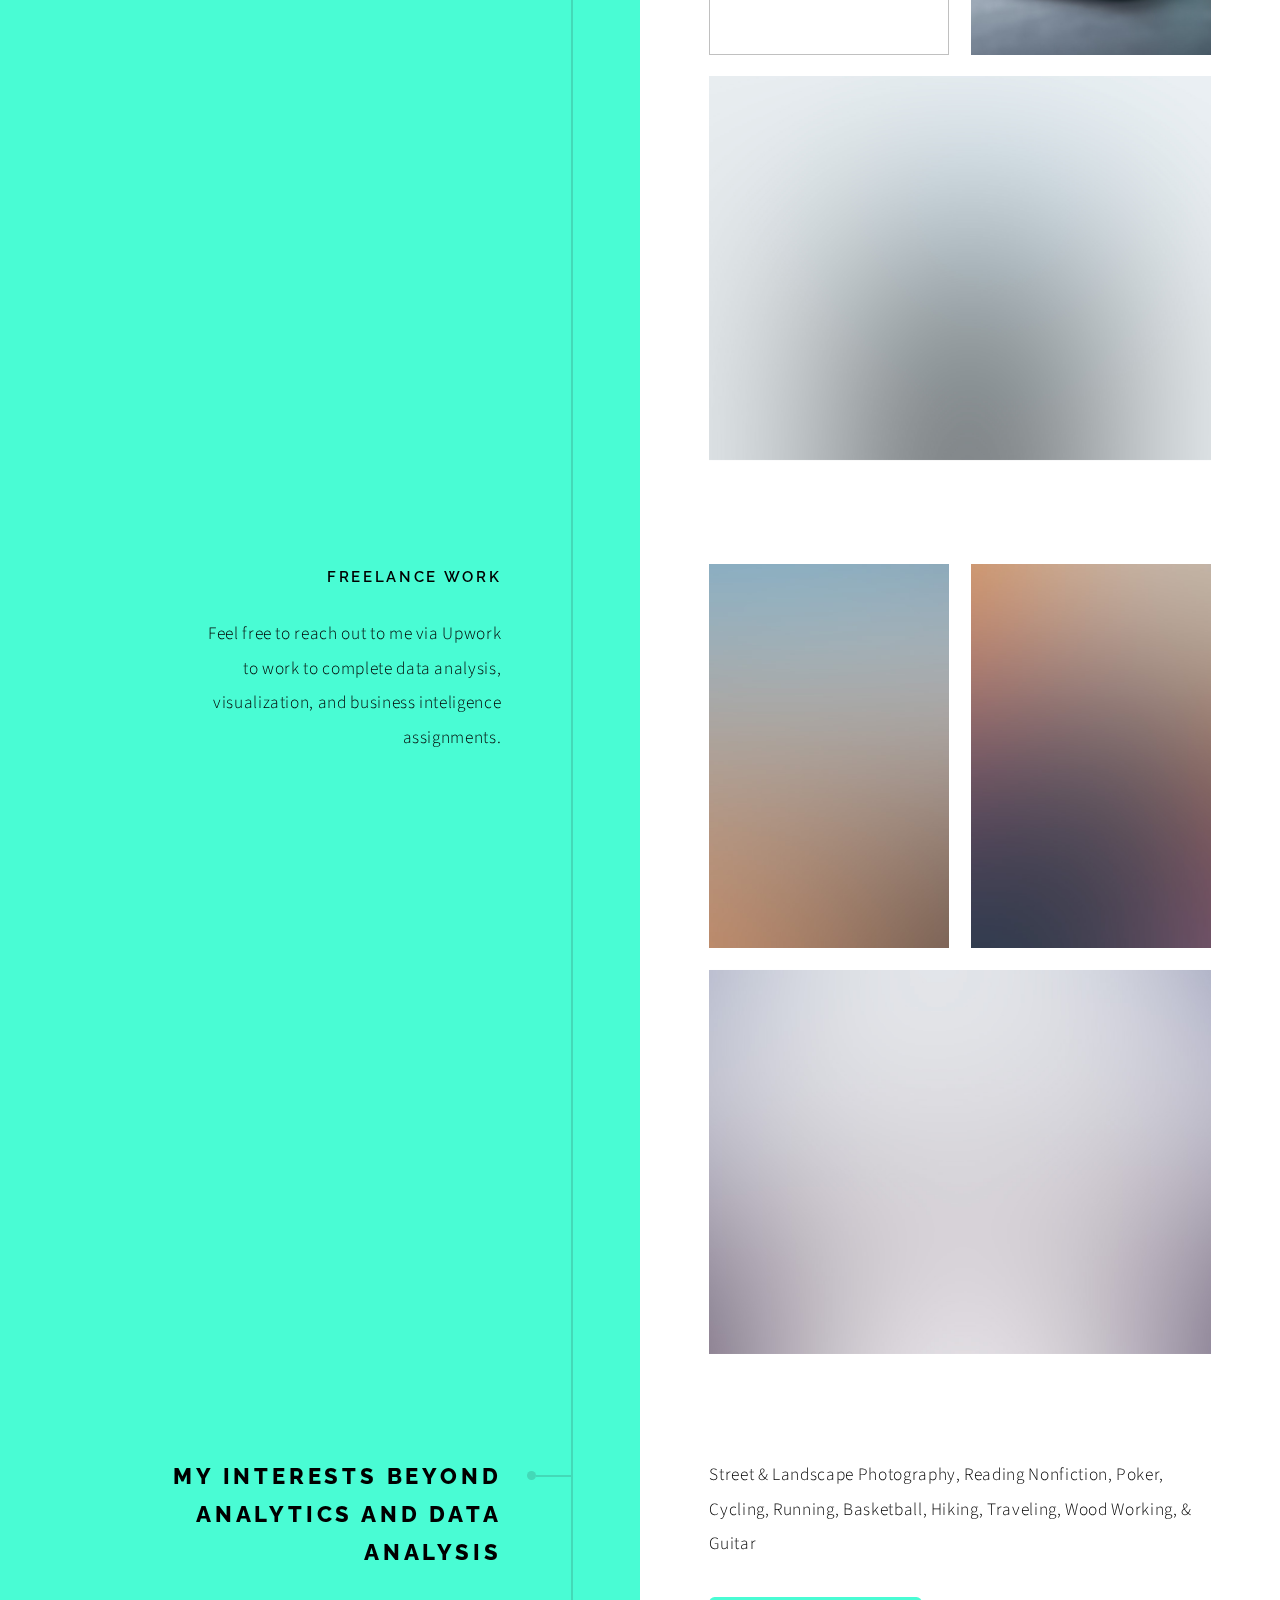
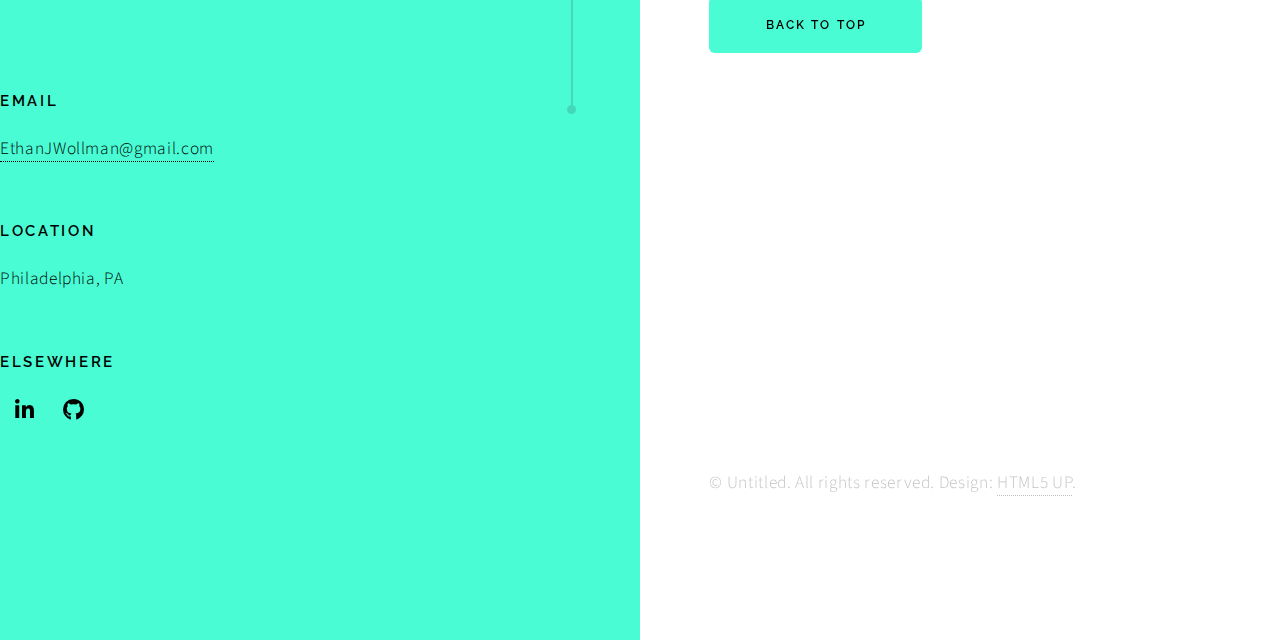
==== commit e852cdee: "Update index.html" ====
--- a/index.html
+++ b/index.html
@@ -73,11 +73,11 @@
 						</header>
 						<div class="content">
 							<p><strong>Languages and Programs:</strong> Python - pandas/seaborne/matplotlib, SQL - PostgreSQL/ MySQL, Tableau, Excel, HTML/CSS </p>
-
+							<p>View full <strong>resume</strong> here: <a style="color:#ff0000"; href="file:///C:/Users/EWollman/Desktop/Business%20Analyst%20Resume%202020%20PDF.pdf">@Ethan_Wollman_Resume</a> 
 							<!-- Section -->
 								<section>
 									<header>
-										<h3>Example Visualization</h3>
+										<h3></h3>
 								
 									</header>
 									<div class="content">
@@ -116,8 +116,8 @@
 						<div class="content">
 							<p><strong></strong>  Street & Landscape Photography, Reading Nonfiction, Poker, Cycling, Running, Basketball, Hiking, Traveling, Wood Working, & Guitar </p>
 							<ul class="actions">
-								<li><a href="#" class="button primary large">Get Started</a></li>
-								<li><a href="#" class="button large">Learn More</a></li>
+								<li><a href="#" class="button primary large">Back to Top</a></li>
+						
 							</ul>
 						</div>
 					</section>
@@ -383,14 +383,14 @@
 											<li><input type="reset" value="Reset" /></li>
 										</ul>
 									</form>
-								</div>
-							</section>
-
-						</div>
-					</section>
-				-->
-
-				<!-- Section -->
+								   </div>
+							       </section>
+
+						             </div>
+					                 </section>
+				                     -->
+
+				                    <!-- Section -->
 			
 							<ul class="items">
 								<li>
@@ -430,3 +430,4 @@
 
 	</body>
 </html>
+
--- a/assets/css/main.css
+++ b/assets/css/main.css
@@ -34,7 +34,7 @@
 	z-index: 1000;
     padding-top: 30px;
     position: fixed;
-    height: 120px;
+    width: 7.5%;
     padding-left: 20px;
 }
 
@@ -3889,4 +3889,4 @@
 			padding: 4rem;
 		}
 
-	}+	}
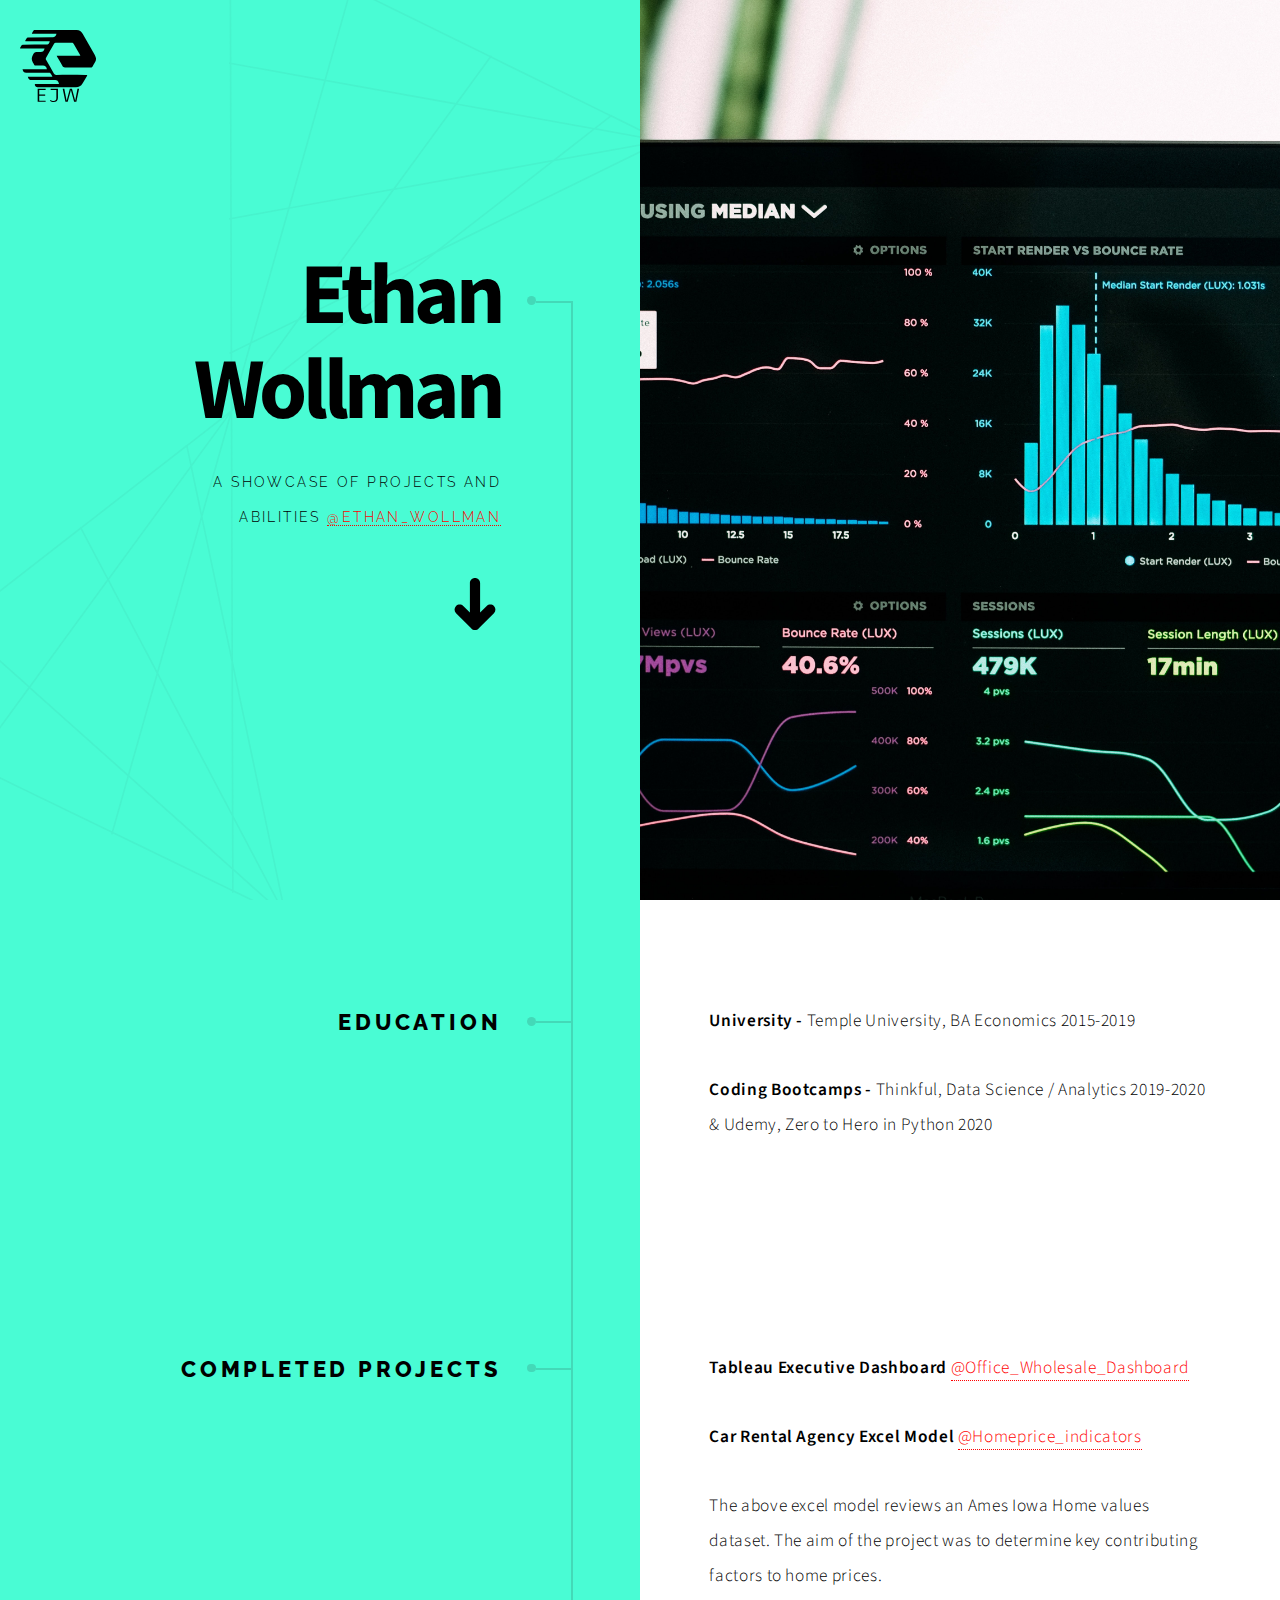
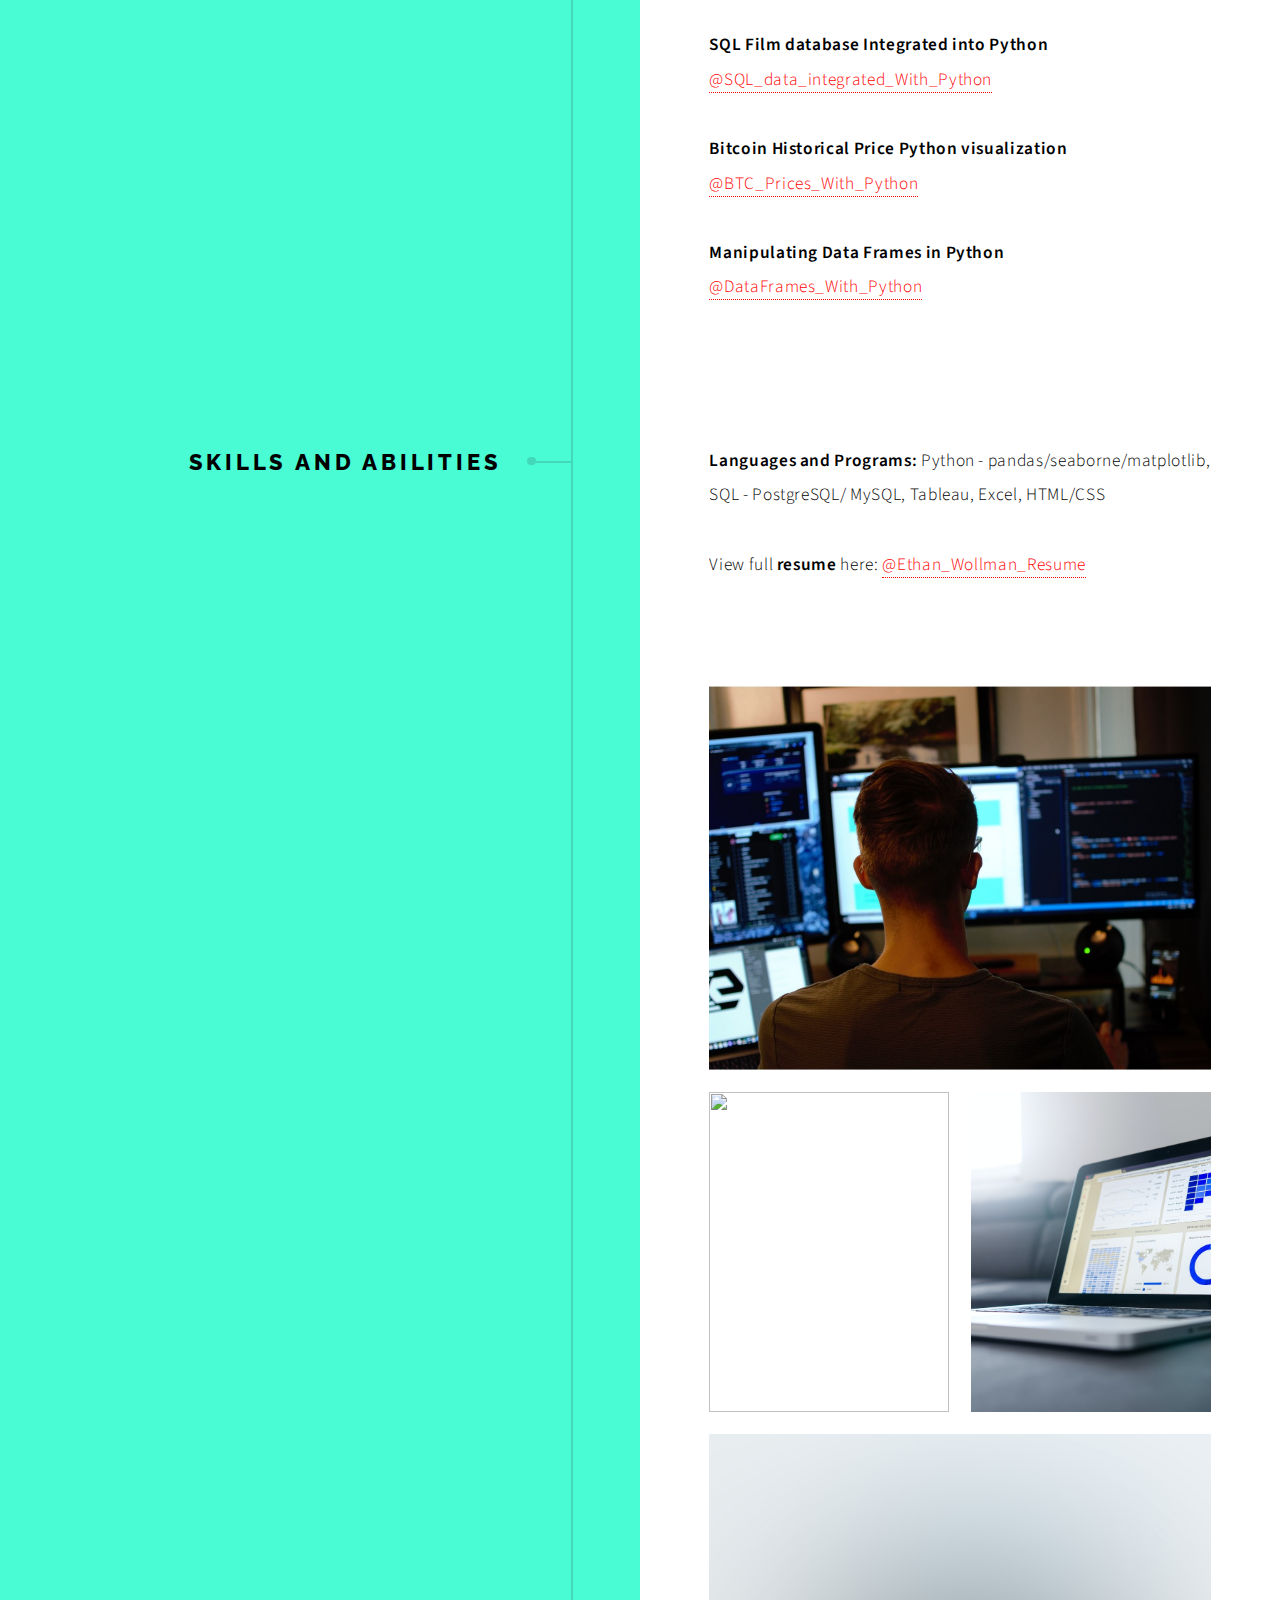
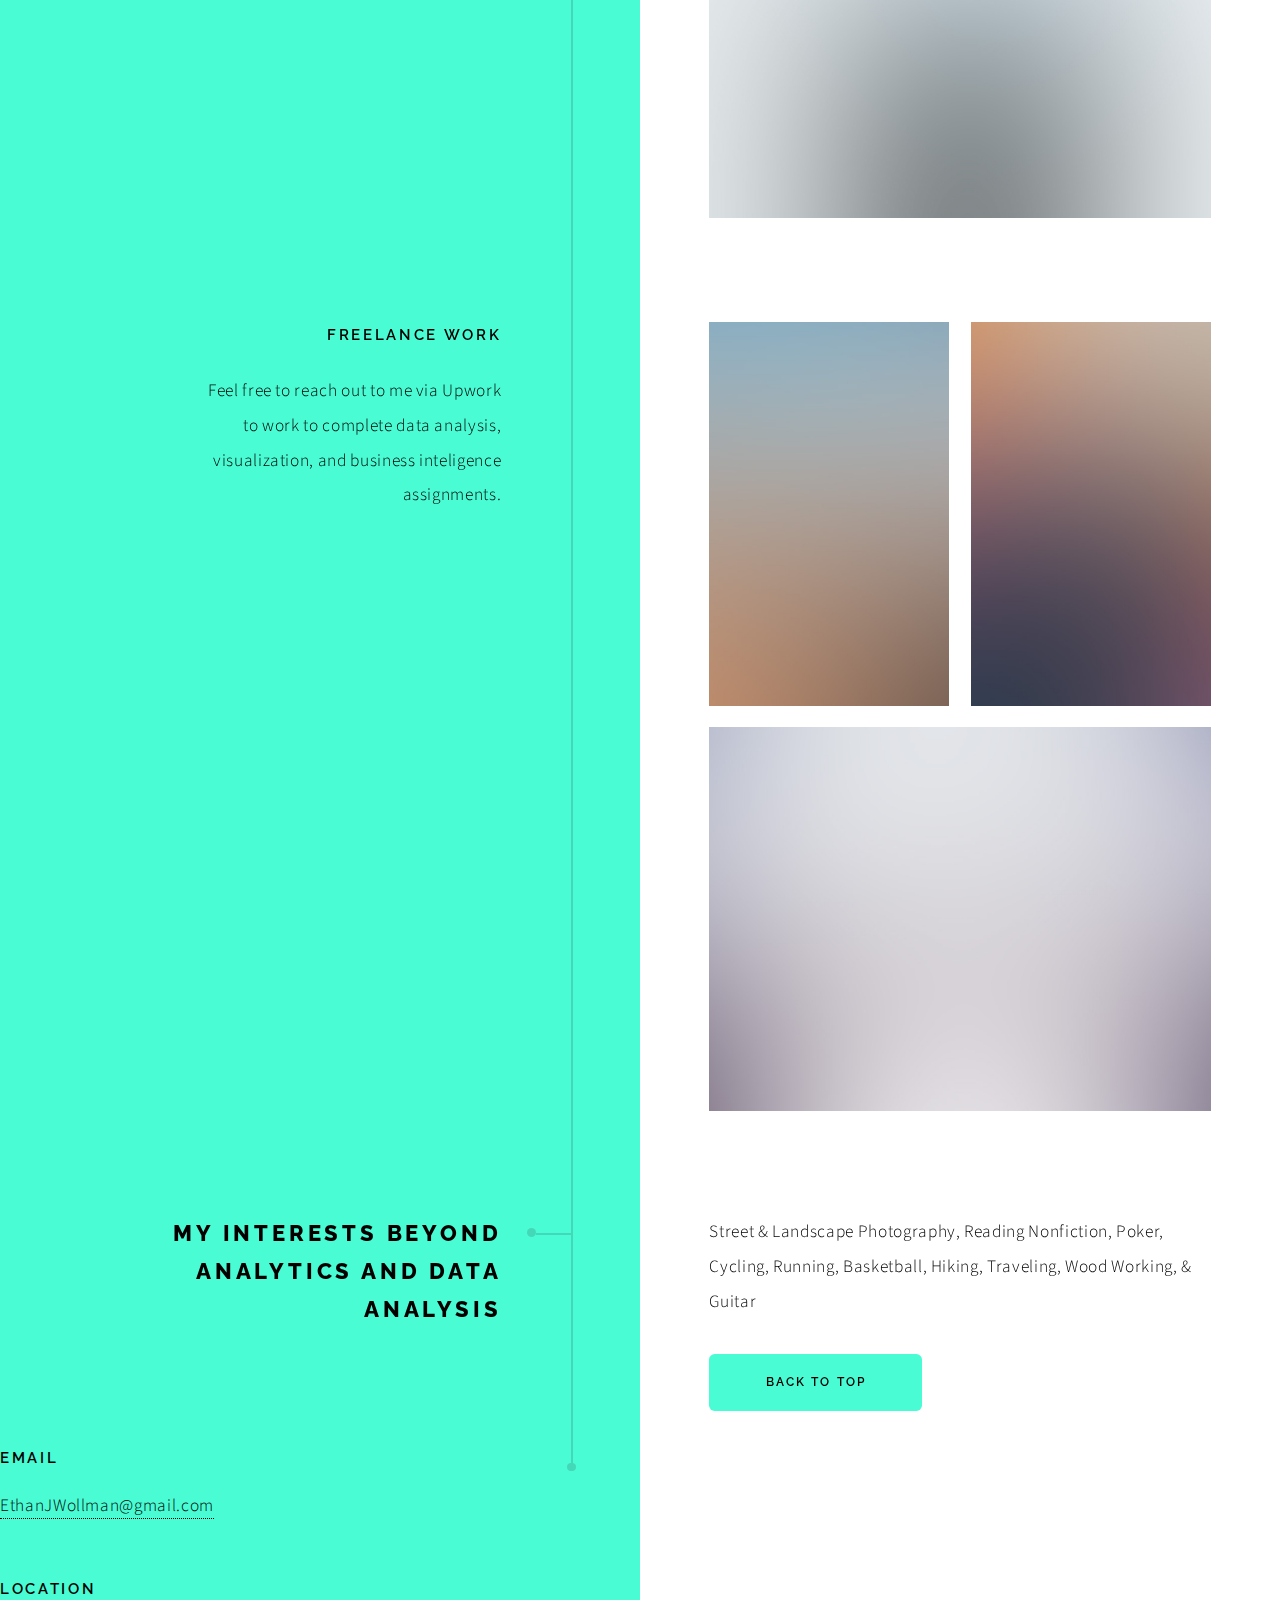
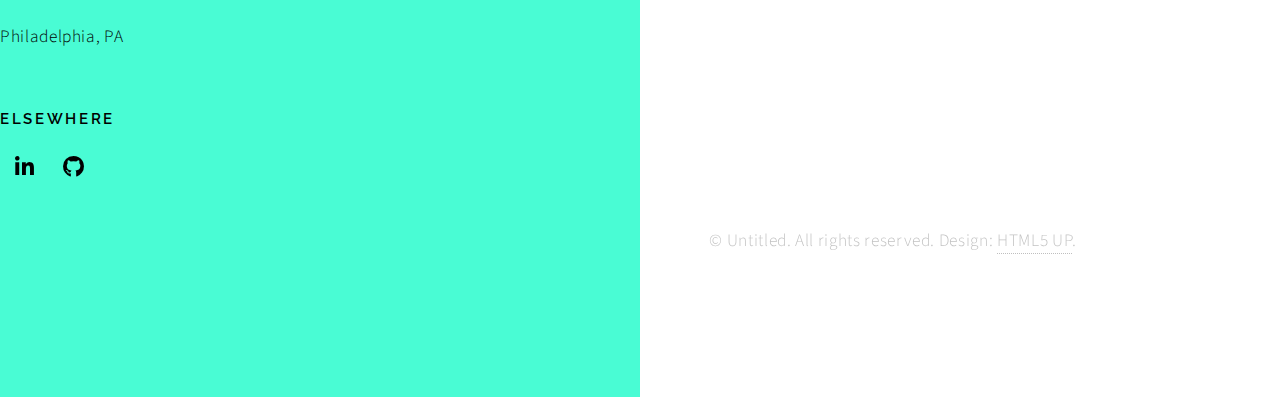
==== commit e4407739: "Update index.html" ====
--- a/index.html
+++ b/index.html
@@ -56,7 +56,7 @@
 						</header>
 						<div class="content">
 							<p><strong>Tableau Executive Dashboard</strong> <a style="color:#ff0000"; href="https://public.tableau.com/profile/ethan.wollman#!/vizhome/ThinkfulStrategicDashboardFinishpoint_15852682458960/Dashboard1">@Office_Wholesale_Dashboard</a> 
-								<p><strong>Car Rental Agency Excel Model</strong> <a style="color:#ff0000"; href="https://www.dropbox.com/h?preview=Lariat+Capstone+Data.xlsx">@Lariat_Vehicle_Model</a> 
+								<p><strong>Car Rental Agency Excel Model</strong> <a style="color:#ff0000"; href="https://www.dropbox.com/s/fsx3cmhvqx1kprv/Lariat%20Capstone%20Data.xlsx?dl=0</a> 
 							<p>The above car agency rental model shows the best and worst performing vehicles in a fleet of rental vehicles. The aim of this project was to be able to view all vehicles in the fleet and compare yearly revenue with operating costs.</p>
 							<p><strong>Home Price Excel Analysis</strong> <a style="color:#ff0000"; href="https://www.dropbox.com/s/v1rqvswvrxj1zoz/Home%20Price%20Capstone%20Organized%20Complete.xlsx?dl=0">@Homeprice_indicators</a> 
 								<p>The above excel model reviews an Ames Iowa Home values dataset. The aim of the project was to determine key contributing factors to home prices.</p>
